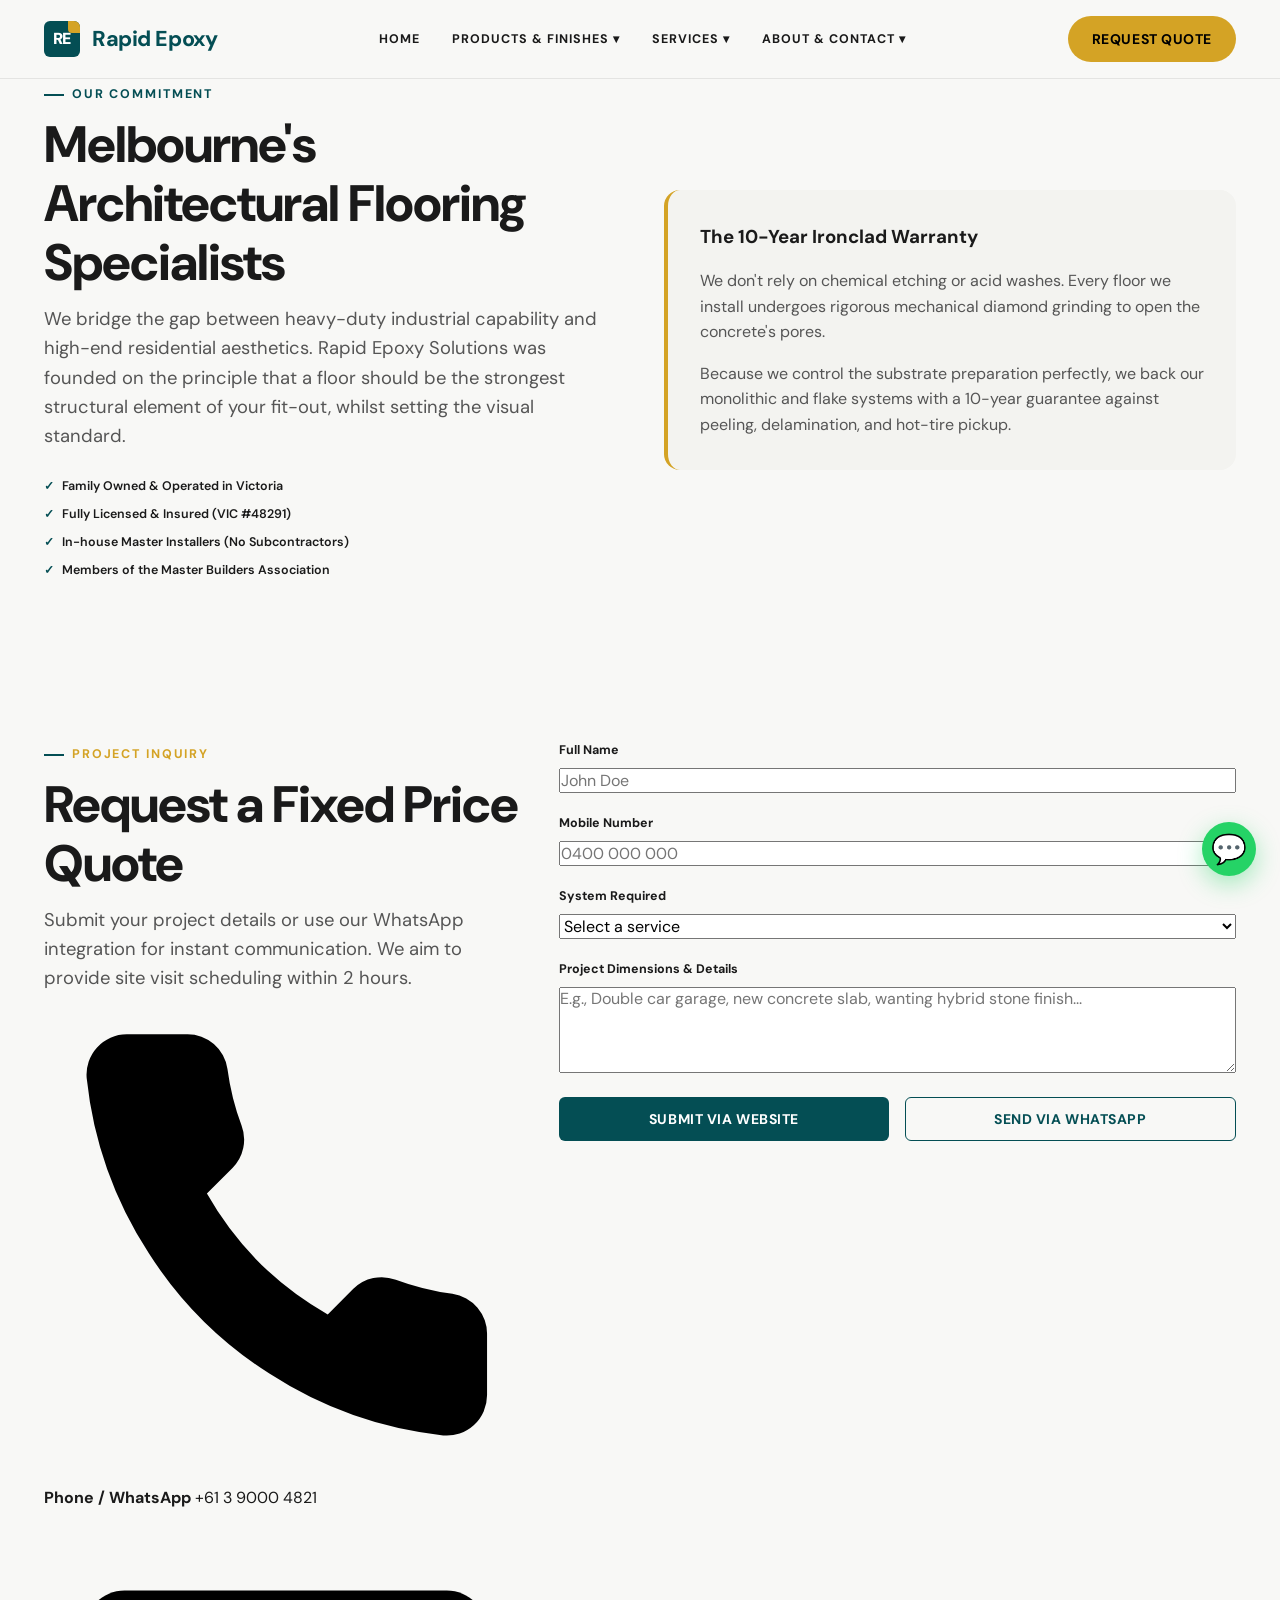
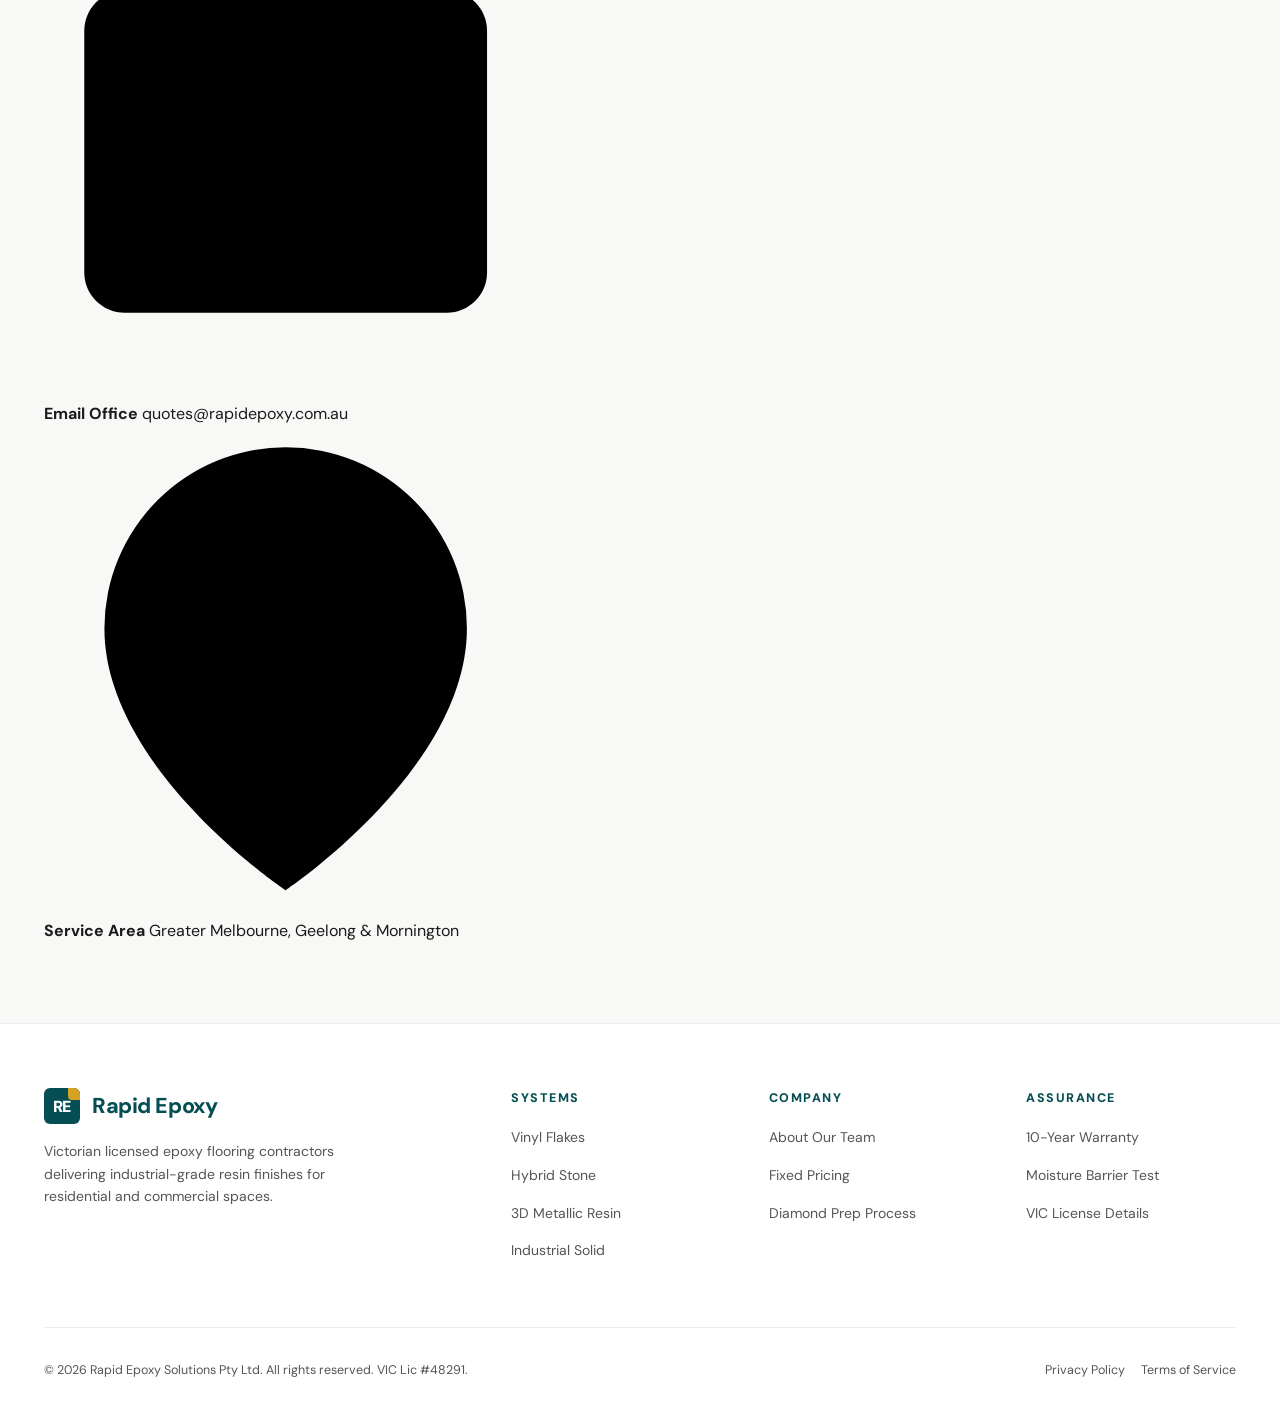
==== about.html @ a9400a06 "Split site into multiple pages and update content/pricing" ====
<!DOCTYPE html>
<html lang="en">
<head>
  <meta charset="UTF-8">
  <meta name="viewport" content="width=device-width, initial-scale=1.0">
  <title>Rapid Epoxy — About & Contact</title>
  <meta name="description" content="Contact Rapid Epoxy for a fixed quote. Discover our background, our 10-year warranty, and how to get in touch.">
  
  <!-- Google Fonts: DM Sans -->
  <link rel="preconnect" href="https://fonts.googleapis.com">
  <link rel="preconnect" href="https://fonts.gstatic.com" crossorigin>
  <link href="https://fonts.googleapis.com/css2?family=DM+Sans:ital,opsz,wght@0,9..40,100..1000;1,9..40,100..1000&display=swap" rel="stylesheet">
  
  <!-- CSS -->
  <link rel="stylesheet" href="css/tokens.css">
  <link rel="stylesheet" href="css/main.css">
</head>
<body>

  <!-- ═══════════════════════════════════════
       HEADER & NAVIGATION
  ═══════════════════════════════════════ -->
  <header class="site-header" id="header">
    <div class="container header-inner">
      <!-- Logo -->
      <a href="index.html" class="logo-brand" aria-label="Rapid Epoxy Home">
        <div class="logo-monogram">RE</div>
        <span>Rapid Epoxy</span>
      </a>

      <!-- Desktop Nav -->
      <nav aria-label="Primary Navigation">
        <ul class="nav-menu">
          <li><a href="index.html" class="nav-link">Home</a></li>
          <li><a href="products.html" class="nav-link">Products &amp; Finishes ▾</a></li>
          <li><a href="services.html" class="nav-link">Services ▾</a></li>
          <li><a href="about.html" class="nav-link">About &amp; Contact ▾</a></li>
        </ul>
      </nav>

      <!-- Header Action -->
      <a href="about.html#contact" class="btn btn-gold">Request Quote</a>

      <!-- Mobile Toggle -->
      <button class="mobile-toggle" id="mobileToggle" aria-label="Toggle mobile menu">☰</button>
    </div>
  </header>

  <!-- Mobile Menu Drawer Overlay -->
  <div class="mobile-menu-overlay" id="mobileMenu">
    <a href="index.html" class="mobile-nav-link">Home</a>
    <a href="products.html" class="mobile-nav-link">Products &amp; Finishes</a>
    <a href="services.html" class="mobile-nav-link">Our Services</a>
    <a href="about.html" class="mobile-nav-link">About Us &amp; Contact</a>
    <a href="about.html#contact" class="btn btn-gold" style="margin-top:var(--space-4);">Request Quote</a>
  </div>
  
  <main id="main-content">

    <!-- ═══════════════════════════════════════
         ABOUT SECTION
    ═══════════════════════════════════════ -->
    <section class="section-services" style="padding-top: var(--space-20);">
      <div class="container" style="display:grid; grid-template-columns: repeat(auto-fit, minmax(350px, 1fr)); gap: var(--space-12); align-items:center;">
        
        <div>
          <span class="eyebrow">OUR COMMITMENT</span>
          <h1 class="section-title">Melbourne's Architectural Flooring Specialists</h1>
          <p class="section-desc">
            We bridge the gap between heavy-duty industrial capability and high-end residential aesthetics. Rapid Epoxy Solutions was founded on the principle that a floor should be the strongest structural element of your fit-out, whilst setting the visual standard.
          </p>
          <ul class="service-checklist" style="margin-top:var(--space-6);">
            <li>Family Owned & Operated in Victoria</li>
            <li>Fully Licensed & Insured (VIC #48291)</li>
            <li>In-house Master Installers (No Subcontractors)</li>
            <li>Members of the Master Builders Association</li>
          </ul>
        </div>
        
        <div style="background:var(--color-surface-sub); padding:var(--space-8); border-radius:var(--radius-lg); border-left:4px solid var(--color-gold);">
          <h3 style="margin-bottom:var(--space-4);">The 10-Year Ironclad Warranty</h3>
          <p style="color:var(--color-muted); line-height:1.6; margin-bottom:var(--space-4);">
            We don't rely on chemical etching or acid washes. Every floor we install undergoes rigorous mechanical diamond grinding to open the concrete's pores. 
          </p>
          <p style="color:var(--color-muted); line-height:1.6;">
            Because we control the substrate preparation perfectly, we back our monolithic and flake systems with a 10-year guarantee against peeling, delamination, and hot-tire pickup.
          </p>
        </div>

      </div>
    </section>

    <!-- ═══════════════════════════════════════
         CONTACT FORM SECTION
    ═══════════════════════════════════════ -->
    <section class="section-contact" id="contact">
      <div class="container">
        <div class="contact-grid">
          
          <!-- Contact Info -->
          <div class="contact-info">
            <span class="eyebrow" style="color:var(--color-gold);">PROJECT INQUIRY</span>
            <h2 class="section-title">Request a Fixed Price Quote</h2>
            <p class="section-desc">
              Submit your project details or use our WhatsApp integration for instant communication. We aim to provide site visit scheduling within 2 hours.
            </p>
            
            <div class="contact-details-list">
              <!-- Item -->
              <div class="contact-detail-item">
                <svg viewBox="0 0 24 24"><path d="M22 16.92v3a2 2 0 0 1-2.18 2 19.79 19.79 0 0 1-8.63-3.07 19.5 19.5 0 0 1-6-6 19.79 19.79 0 0 1-3.07-8.67A2 2 0 0 1 4.11 2h3a2 2 0 0 1 2 1.72 12.84 12.84 0 0 0 .7 2.81 2 2 0 0 1-.45 2.11L8.09 9.91a16 16 0 0 0 6 6l1.27-1.27a2 2 0 0 1 2.11-.45 12.84 12.84 0 0 0 2.81.7A2 2 0 0 1 22 16.92z"/></svg>
                <div>
                  <strong>Phone / WhatsApp</strong>
                  <span>+61 3 9000 4821</span>
                </div>
              </div>
              
              <!-- Item -->
              <div class="contact-detail-item">
                <svg viewBox="0 0 24 24"><path d="M4 4h16c1.1 0 2 .9 2 2v12c0 1.1-.9 2-2 2H4c-1.1 0-2-.9-2-2V6c0-1.1.9-2 2-2z"/><polyline points="22,6 12,13 2,6"/></svg>
                <div>
                  <strong>Email Office</strong>
                  <span>quotes@rapidepoxy.com.au</span>
                </div>
              </div>
              
              <!-- Item -->
              <div class="contact-detail-item">
                <svg viewBox="0 0 24 24"><path d="M21 10c0 7-9 13-9 13s-9-6-9-13a9 9 0 0 1 18 0z"/><circle cx="12" cy="10" r="3"/></svg>
                <div>
                  <strong>Service Area</strong>
                  <span>Greater Melbourne, Geelong &amp; Mornington</span>
                </div>
              </div>
            </div>
          </div>

          <!-- Form Panel -->
          <div class="form-panel">
            <form id="quoteForm" onsubmit="handleFormSubmit(event)">
              
              <div class="form-group">
                <label class="form-label" for="fullName">Full Name</label>
                <input type="text" id="fullName" class="form-control" placeholder="John Doe" required>
              </div>

              <div class="form-group">
                <label class="form-label" for="phoneNumber">Mobile Number</label>
                <input type="tel" id="phoneNumber" class="form-control" placeholder="0400 000 000" required>
              </div>

              <div class="form-group">
                <label class="form-label" for="serviceType">System Required</label>
                <select id="serviceType" class="form-control" required>
                  <option value="" disabled selected>Select a service</option>
                  <option value="Garage Flakes System">Garage Flakes System (from $1650)</option>
                  <option value="Hybrid Stone Flakes">Hybrid Stone Flakes (from $1950)</option>
                  <option value="Metallic Resin">Metallic Resin Coating (from $90/m²)</option>
                  <option value="Plain Epoxy">Plain Epoxy Coating</option>
                  <option value="Concrete Grinding & Prep">Concrete Grinding &amp; Prep</option>
                  <option value="Commercial / Other">Commercial / Other</option>
                </select>
              </div>

              <div class="form-group">
                <label class="form-label" for="projectDetails">Project Dimensions &amp; Details</label>
                <textarea id="projectDetails" class="form-control" rows="4" placeholder="E.g., Double car garage, new concrete slab, wanting hybrid stone finish..." required></textarea>
              </div>

              <!-- Two Action Buttons -->
              <div style="display:flex; gap:var(--space-4); flex-wrap:wrap; margin-top:var(--space-6);">
                <button type="submit" class="btn btn-teal" style="flex:1;">Submit via Website</button>
                <button type="button" class="btn btn-outline-teal" style="flex:1;" onclick="sendViaWhatsApp()">Send via WhatsApp</button>
              </div>

            </form>
          </div>

        </div>
      </div>
    </section>

  </main>
  
  <!-- ═══════════════════════════════════════
       FOOTER
  ═══════════════════════════════════════ -->
  <footer class="site-footer">
    <div class="container">
      
      <div class="footer-grid">
        
        <!-- Brand Info -->
        <div>
          <a href="index.html" class="logo-brand">
            <div class="logo-monogram">RE</div>
            <span>Rapid Epoxy</span>
          </a>
          <p class="footer-brand-desc">
            Victorian licensed epoxy flooring contractors delivering industrial-grade resin finishes for residential and commercial spaces.
          </p>
        </div>

        <!-- Solutions Column -->
        <div>
          <h4 class="footer-col-title">Systems</h4>
          <ul class="footer-links">
            <li><a href="products.html">Vinyl Flakes</a></li>
            <li><a href="products.html">Hybrid Stone</a></li>
            <li><a href="products.html">3D Metallic Resin</a></li>
            <li><a href="products.html">Industrial Solid</a></li>
          </ul>
        </div>

        <!-- Company Column -->
        <div>
          <h4 class="footer-col-title">Company</h4>
          <ul class="footer-links">
            <li><a href="about.html">About Our Team</a></li>
            <li><a href="products.html#packages">Fixed Pricing</a></li>
            <li><a href="services.html#prep">Diamond Prep Process</a></li>
          </ul>
        </div>

        <!-- Support Column -->
        <div>
          <h4 class="footer-col-title">Assurance</h4>
          <ul class="footer-links">
            <li><a href="about.html#contact">10-Year Warranty</a></li>
            <li><a href="about.html#contact">Moisture Barrier Test</a></li>
            <li><a href="about.html#contact">VIC License Details</a></li>
          </ul>
        </div>

      </div>

      <!-- Bottom Bar -->
      <div class="footer-bottom">
        <span>© 2026 Rapid Epoxy Solutions Pty Ltd. All rights reserved. VIC Lic #48291.</span>
        <div style="display:flex; gap:var(--space-4);">
          <a href="#">Privacy Policy</a>
          <a href="#">Terms of Service</a>
        </div>
      </div>

    </div>
  </footer>

  <!-- ═══════════════════════════════════════
       FLOATING WHATSAPP BUTTON
  ═══════════════════════════════════════ -->
  <a href="https://wa.me/61390004821?text=Hi%20Rapid%20Epoxy%2C%20I'm%20interested%20in%20a%20quote%20for%20my%20floor." 
     target="_blank" 
     rel="noopener" 
     class="floating-whatsapp-btn" 
     aria-label="Chat on WhatsApp">
    💬
  </a>

  <!-- JS Script -->
  <script>
    // Header shadow on scroll
    const header = document.getElementById('header');
    if (header) {
      window.addEventListener('scroll', () => {
        if (window.scrollY > 20) {
          header.classList.add('scrolled');
        } else {
          header.classList.remove('scrolled');
        }
      });
    }

    // Mobile Menu Toggle Drawer
    const mobileToggle = document.getElementById('mobileToggle');
    const mobileMenu   = document.getElementById('mobileMenu');
    if (mobileToggle && mobileMenu) {
      mobileToggle.addEventListener('click', () => {
        mobileMenu.classList.toggle('is-active');
        mobileToggle.textContent = mobileMenu.classList.contains('is-active') ? '✕' : '☰';
      });

      // Close menu on link click
      document.querySelectorAll('.mobile-nav-link').forEach(link => {
        link.addEventListener('click', () => {
          mobileMenu.classList.remove('is-active');
          mobileToggle.textContent = '☰';
        });
      });
    }

    // Scroll Reveal Observer
    const revealEls = document.querySelectorAll('.reveal');
    if (revealEls.length) {
      const revealObserver = new IntersectionObserver((entries) => {
        entries.forEach(entry => {
          if (entry.isIntersecting) {
            entry.target.classList.add('is-visible');
            revealObserver.unobserve(entry.target);
          }
        });
      }, { threshold: 0.1, rootMargin: '0px 0px -40px 0px' });

      revealEls.forEach(el => revealObserver.observe(el));
    }

    // Category Tabs Switching (Vinyl Flakes vs Hybrid Stone)
    const tabFlakes = document.getElementById('tab-flakes');
    const tabStone  = document.getElementById('tab-stone');
    if (tabFlakes && tabStone) {
      tabFlakes.addEventListener('click', () => {
        tabFlakes.classList.add('active');
        tabStone.classList.remove('active');
      });
      tabStone.addEventListener('click', () => {
        tabStone.classList.add('active');
        tabFlakes.classList.remove('active');
      });
    }

    // Option items selection logic for Garage Packages
    document.querySelectorAll('.garage-options-list').forEach(list => {
      const priceDisplay = list.parentElement.querySelector('.package-price');
      const items = list.querySelectorAll('.option-item');
      
      items.forEach(item => {
        item.addEventListener('click', () => {
          items.forEach(i => i.classList.remove('selected'));
          item.classList.add('selected');
          if (priceDisplay && item.dataset.price) {
            priceDisplay.textContent = item.dataset.price;
          }
        });
      });
    });

    // Form Submit Handler
    function handleFormSubmit(e) {
      e.preventDefault();
      alert('Thank you for reaching out to Rapid Epoxy! We have received your inquiry and will contact you within 2 hours.');
    }

    // Send Form Details via WhatsApp Redirect
    function sendViaWhatsApp() {
      const name = document.getElementById('fullName') ? document.getElementById('fullName').value : '';
      const phone = document.getElementById('phoneNumber') ? document.getElementById('phoneNumber').value : '';
      const service = document.getElementById('serviceType') ? document.getElementById('serviceType').value : '';
      const details = document.getElementById('projectDetails') ? document.getElementById('projectDetails').value : '';

      const msg = `Hi Rapid Epoxy! My name is ${name || 'Customer'} (${phone || 'N/A'}). I am interested in ${service || 'a quote'}. Details: ${details || 'General inquiry'}`;
      const encodedMsg = encodeURIComponent(msg);
      window.open(`https://wa.me/61390004821?text=${encodedMsg}`, '_blank');
    }
  </script>
</body>
</html>
---- css/tokens.css ----
/* Design Tokens — Rapid Epoxy (Clean Architectural Minimal) */
:root {
  /* ─── Color Palette ─── */
  --color-base:       #F8F8F6;   /* warm light off-white background */
  --color-surface:    #FFFFFF;   /* pure white card background */
  --color-surface-sub:#F3F3F0;   /* subtle elevated surface */
  
  --color-teal:       #044E54;   /* dark teal primary brand */
  --color-teal-dark:  #023539;   /* deeper teal */
  --color-teal-light: #E6F2F3;   /* light teal accent background */
  
  --color-gold:       #D4A325;   /* mustard gold accent button */
  --color-gold-hover: #BF901C;   /* darker gold on hover */
  --color-gold-light: #FDF8EC;   /* pale gold background badge */
  
  --color-whatsapp:   #25D366;   /* vibrant whatsapp green */
  --color-whatsapp-dark:#1DA851;
  
  --color-ink:        #1A1A1A;   /* dark charcoal title text */
  --color-muted:      #555555;   /* muted body copy */
  --color-secondary:  #777777;   /* secondary text */
  --color-border:     rgba(0, 0, 0, 0.08); /* light subtle border */
  --color-border-dark:rgba(255, 255, 255, 0.12);

  /* ─── Typography ─── */
  --font-sans: 'DM Sans', -apple-system, BlinkMacSystemFont, 'Segoe UI', Roboto, Helvetica, Arial, sans-serif;

  /* Type scale */
  --text-xs:    clamp(0.7rem, 0.65vw + 0.5rem, 0.781rem);
  --text-sm:    clamp(0.813rem, 0.75vw + 0.6rem, 0.875rem);
  --text-base:  clamp(0.938rem, 0.9vw + 0.7rem, 1rem);
  --text-md:    clamp(1.05rem, 1vw + 0.75rem, 1.15rem);
  --text-lg:    clamp(1.2rem, 1.5vw + 0.8rem, 1.35rem);
  --text-xl:    clamp(1.4rem, 2vw + 1rem, 1.75rem);
  --text-2xl:   clamp(1.8rem, 3vw + 1rem, 2.3rem);
  --text-3xl:   clamp(2.2rem, 4vw + 1rem, 3.2rem);
  --text-hero:  clamp(2.5rem, 6vw + 1rem, 4.2rem);

  /* ─── Spacing ─── */
  --space-1:   0.25rem;
  --space-2:   0.5rem;
  --space-3:   0.75rem;
  --space-4:   1rem;
  --space-5:   1.25rem;
  --space-6:   1.5rem;
  --space-8:   2rem;
  --space-10:  2.5rem;
  --space-12:  3rem;
  --space-16:  4rem;
  --space-20:  5rem;
  --space-24:  6rem;
  --space-32:  8rem;

  /* ─── Borders & Radii ─── */
  --radius-sm:  6px;
  --radius-md:  12px;
  --radius-lg:  16px;
  --radius-xl:  24px;
  --radius-pill: 9999px;

  /* ─── Motion ─── */
  --ease-out:    cubic-bezier(0.16, 1, 0.3, 1);
  --dur-fast:   150ms;
  --dur-base:   300ms;
  --dur-slow:   500ms;

  /* ─── Shadows ─── */
  --shadow-card: 0 4px 20px rgba(0, 0, 0, 0.05), 0 1px 3px rgba(0, 0, 0, 0.03);
  --shadow-hover: 0 12px 32px rgba(0, 0, 0, 0.09), 0 2px 6px rgba(0, 0, 0, 0.04);
  --shadow-teal: 0 8px 24px rgba(4, 78, 84, 0.25);
  --shadow-gold: 0 8px 24px rgba(212, 163, 37, 0.3);

  /* ─── Z-Index ─── */
  --z-header:  100;
  --z-modal:   200;
  --z-float:   999;
}
---- css/main.css ----
/* ─── Main Styles — Rapid Epoxy ─── */

/* ═══════════════════════════════════════════
   BASE & RESET
═══════════════════════════════════════════ */
*, *::before, *::after {
  box-sizing: border-box;
  margin: 0;
  padding: 0;
}

html {
  scroll-behavior: smooth;
  font-size: 16px;
}

body {
  font-family: var(--font-sans);
  font-size: var(--text-base);
  color: var(--color-ink);
  background-color: var(--color-base);
  line-height: 1.6;
  overflow-x: hidden;
  -webkit-font-smoothing: antialiased;
}

a {
  color: inherit;
  text-decoration: none;
}

button, input, select, textarea {
  font-family: inherit;
  font-size: inherit;
}

button {
  cursor: pointer;
  border: none;
  background: none;
}

img {
  max-width: 100%;
  height: auto;
  display: block;
}

/* Container */
.container {
  max-width: 1240px;
  margin: 0 auto;
  padding: 0 var(--space-6);
}

/* Typography utilities */
.eyebrow {
  display: inline-block;
  font-size: var(--text-xs);
  font-weight: 700;
  letter-spacing: 0.15em;
  text-transform: uppercase;
  color: var(--color-teal);
  margin-bottom: var(--space-3);
  position: relative;
}

.eyebrow::before {
  content: '';
  display: inline-block;
  width: 20px;
  height: 2px;
  background: var(--color-teal);
  vertical-align: middle;
  margin-right: var(--space-2);
}

.section-title {
  font-size: var(--text-3xl);
  font-weight: 800;
  letter-spacing: -0.02em;
  color: var(--color-ink);
  line-height: 1.15;
}

.section-desc {
  font-size: var(--text-md);
  color: var(--color-muted);
  max-width: 58ch;
  margin-top: var(--space-3);
  font-weight: 400;
}

/* ═══════════════════════════════════════════
   BUTTONS
═══════════════════════════════════════════ */
.btn {
  display: inline-flex;
  align-items: center;
  justify-content: center;
  gap: var(--space-2);
  padding: 0.75rem 1.5rem;
  font-size: var(--text-sm);
  font-weight: 700;
  letter-spacing: 0.04em;
  text-transform: uppercase;
  border-radius: var(--radius-sm);
  transition: all var(--dur-base) var(--ease-out);
}

.btn-gold {
  background-color: var(--color-gold);
  color: #000000;
  border-radius: var(--radius-pill);
}

.btn-gold:hover {
  background-color: var(--color-gold-hover);
  transform: translateY(-2px);
  box-shadow: var(--shadow-gold);
}

.btn-teal {
  background-color: var(--color-teal);
  color: #FFFFFF;
}

.btn-teal:hover {
  background-color: var(--color-teal-dark);
  transform: translateY(-2px);
  box-shadow: var(--shadow-teal);
}

.btn-whatsapp {
  background-color: var(--color-whatsapp);
  color: #FFFFFF;
  border-radius: var(--radius-sm);
}

.btn-whatsapp:hover {
  background-color: var(--color-whatsapp-dark);
  transform: translateY(-2px);
  box-shadow: 0 6px 20px rgba(37, 211, 102, 0.3);
}

.btn-outline-teal {
  border: 1.5px solid var(--color-teal);
  color: var(--color-teal);
  background: transparent;
}

.btn-outline-teal:hover {
  background: var(--color-teal);
  color: #FFFFFF;
}


/* ═══════════════════════════════════════════
   HEADER & NAV
═══════════════════════════════════════════ */
.site-header {
  position: fixed;
  top: 0; left: 0; right: 0;
  z-index: var(--z-header);
  background: rgba(248, 248, 246, 0.92);
  backdrop-filter: blur(12px);
  border-bottom: 1px solid var(--color-border);
  padding: var(--space-4) 0;
  transition: all var(--dur-base) var(--ease-out);
}

.site-header.scrolled {
  box-shadow: 0 4px 20px rgba(0,0,0,0.05);
}

.header-inner {
  display: flex;
  align-items: center;
  justify-content: space-between;
}

/* Brand Logo */
.logo-brand {
  display: flex;
  align-items: center;
  gap: var(--space-3);
  font-weight: 800;
  font-size: 1.35rem;
  color: var(--color-teal);
  letter-spacing: -0.02em;
}

.logo-monogram {
  width: 36px; height: 36px;
  background: var(--color-teal);
  color: #FFFFFF;
  border-radius: var(--radius-sm);
  display: flex;
  align-items: center;
  justify-content: center;
  font-weight: 900;
  font-size: 1rem;
  letter-spacing: -0.05em;
  position: relative;
  overflow: hidden;
}

.logo-monogram::after {
  content: '';
  position: absolute;
  top: 0; right: 0;
  width: 12px; height: 12px;
  background: var(--color-gold);
  border-bottom-left-radius: 4px;
}

/* Nav links */
.nav-menu {
  display: flex;
  align-items: center;
  gap: var(--space-8);
  list-style: none;
}

.nav-link {
  font-size: var(--text-xs);
  font-weight: 700;
  text-transform: uppercase;
  letter-spacing: 0.08em;
  color: var(--color-ink);
  display: flex;
  align-items: center;
  gap: 4px;
  transition: color var(--dur-fast);
}

.nav-link:hover {
  color: var(--color-teal);
}

.nav-dropdown-icon {
  font-size: 0.65rem;
  opacity: 0.6;
}

.mobile-toggle {
  display: none;
  font-size: 1.5rem;
  color: var(--color-teal);
}


/* ═══════════════════════════════════════════
   HERO SECTION
═══════════════════════════════════════════ */
.hero-section {
  position: relative;
  padding-top: 100px;
  background-color: var(--color-base);
  overflow: hidden;
}

.hero-media-wrap {
  position: relative;
  width: 100%;
  min-height: 580px;
  border-radius: var(--radius-lg);
  overflow: hidden;
  box-shadow: var(--shadow-card);
}

.hero-img {
  position: absolute;
  inset: 0;
  width: 100%;
  height: 100%;
  object-fit: cover;
}

.hero-overlay-content {
  position: relative;
  z-index: 2;
  min-height: 580px;
  background: linear-gradient(90deg, rgba(248, 248, 246, 0.95) 0%, rgba(248, 248, 246, 0.88) 45%, rgba(248, 248, 246, 0.15) 100%);
  display: flex;
  flex-direction: column;
  justify-content: center;
  padding: var(--space-12);
  max-width: 680px;
}

.hero-headline {
  font-size: var(--text-hero);
  font-weight: 900;
  line-height: 1.05;
  letter-spacing: -0.03em;
  color: var(--color-ink);
  margin-bottom: var(--space-4);
}

.hero-sub {
  font-size: var(--text-md);
  color: var(--color-muted);
  line-height: 1.6;
  margin-bottom: var(--space-8);
  max-width: 46ch;
}

/* 3 Cards under Hero (Cleanly positioned below hero banner) */
.hero-cards-grid {
  display: grid;
  grid-template-columns: repeat(3, 1fr);
  gap: var(--space-6);
  margin-top: var(--space-8);
  position: relative;
  z-index: 10;
}

.hero-card {
  background: var(--color-surface);
  border-radius: var(--radius-md);
  padding: var(--space-8);
  box-shadow: var(--shadow-card);
  transition: transform var(--dur-base) var(--ease-out), box-shadow var(--dur-base) var(--ease-out);
  display: flex;
  flex-direction: column;
  justify-content: space-between;
}

.hero-card:hover {
  transform: translateY(-6px);
  box-shadow: var(--shadow-hover);
}

.hero-card.card-featured {
  background-color: var(--color-teal);
  color: #FFFFFF;
}

.hero-card-icon {
  width: 46px; height: 46px;
  border-radius: var(--radius-sm);
  background: var(--color-teal-light);
  color: var(--color-teal);
  display: flex;
  align-items: center;
  justify-content: center;
  margin-bottom: var(--space-6);
}

.hero-card-icon svg {
  width: 22px; height: 22px;
  stroke: currentColor;
  fill: none;
  stroke-width: 2;
  stroke-linecap: round;
  stroke-linejoin: round;
}

.hero-card.card-featured .hero-card-icon {
  background: rgba(255, 255, 255, 0.15);
  color: #FFFFFF;
}

.hero-card-title {
  font-size: var(--text-lg);
  font-weight: 700;
  margin-bottom: var(--space-2);
}

/* Authentic Trust Bar */
.trust-bar {
  display: flex;
  align-items: center;
  justify-content: center;
  gap: var(--space-8);
  flex-wrap: wrap;
  padding: var(--space-6) var(--space-8);
  background: var(--color-surface);
  border: 1px solid var(--color-border);
  border-radius: var(--radius-md);
  margin-top: var(--space-8);
  margin-bottom: var(--space-12);
}

.trust-item {
  display: flex;
  align-items: center;
  gap: var(--space-3);
  font-size: var(--text-xs);
  font-weight: 700;
  color: var(--color-ink);
  letter-spacing: 0.02em;
}

.trust-item svg {
  width: 18px; height: 18px;
  stroke: var(--color-teal);
  fill: none;
  stroke-width: 2;
}

.hero-card-desc {
  font-size: var(--text-sm);
  color: var(--color-muted);
  line-height: 1.55;
  margin-bottom: var(--space-6);
}

.hero-card.card-featured .hero-card-desc {
  color: rgba(255, 255, 255, 0.8);
}

.hero-card-link {
  font-size: var(--text-xs);
  font-weight: 800;
  letter-spacing: 0.08em;
  text-transform: uppercase;
  color: var(--color-teal);
  display: inline-flex;
  align-items: center;
  gap: var(--space-2);
}

.hero-card.card-featured .hero-card-link {
  color: #FFFFFF;
}

/* Floating Logo Badge under cards */
.floating-badge-wrap {
  display: flex;
  justify-content: center;
  margin-top: var(--space-12);
  margin-bottom: var(--space-16);
}

.floating-badge {
  background: var(--color-surface);
  border: 1px solid var(--color-border);
  padding: var(--space-4) var(--space-8);
  border-radius: var(--radius-md);
  box-shadow: var(--shadow-card);
  display: flex;
  align-items: center;
  gap: var(--space-4);
}

.badge-logo {
  width: 48px; height: 48px;
  background: var(--color-teal);
  border-radius: var(--radius-sm);
  display: flex;
  align-items: center;
  justify-content: center;
  color: #FFFFFF;
  font-weight: 900;
  font-size: 1.3rem;
}


/* ═══════════════════════════════════════════
   POPULAR GARAGE PACKAGES
═══════════════════════════════════════════ */
.section-packages {
  padding: var(--space-20) 0;
  background-color: var(--color-base);
}

.packages-header {
  display: flex;
  align-items: flex-end;
  justify-content: space-between;
  margin-bottom: var(--space-12);
}

.packages-tabs {
  display: flex;
  gap: var(--space-2);
  background: rgba(0, 0, 0, 0.04);
  padding: 4px;
  border-radius: var(--radius-sm);
}

.tab-btn {
  padding: 0.6rem 1.25rem;
  font-size: var(--text-xs);
  font-weight: 800;
  letter-spacing: 0.06em;
  text-transform: uppercase;
  border-radius: var(--radius-sm);
  color: var(--color-muted);
  transition: all var(--dur-fast);
}

.tab-btn.active {
  background: var(--color-teal);
  color: #FFFFFF;
  box-shadow: 0 2px 8px rgba(4, 78, 84, 0.2);
}

.packages-grid {
  display: grid;
  grid-template-columns: repeat(2, 1fr);
  gap: var(--space-8);
}

.package-card {
  background: var(--color-surface);
  border-radius: var(--radius-lg);
  padding: var(--space-10);
  box-shadow: var(--shadow-card);
  position: relative;
  display: flex;
  flex-direction: column;
  border: 1px solid var(--color-border);
  transition: transform var(--dur-base), box-shadow var(--dur-base);
}

.package-card:hover {
  transform: translateY(-4px);
  box-shadow: var(--shadow-hover);
}

.package-badge {
  position: absolute;
  top: var(--space-6);
  right: var(--space-6);
  background: var(--color-gold-light);
  color: var(--color-gold-hover);
  font-size: 0.68rem;
  font-weight: 800;
  letter-spacing: 0.1em;
  text-transform: uppercase;
  padding: 4px 10px;
  border-radius: var(--radius-pill);
  border: 1px solid rgba(212, 163, 37, 0.3);
}

.package-system-type {
  font-size: var(--text-xs);
  font-weight: 800;
  letter-spacing: 0.12em;
  text-transform: uppercase;
  color: var(--color-muted);
  margin-bottom: var(--space-1);
}

.package-title {
  font-size: var(--text-2xl);
  font-weight: 800;
  color: var(--color-ink);
  margin-bottom: var(--space-2);
}

.package-desc {
  font-size: var(--text-sm);
  color: var(--color-muted);
  margin-bottom: var(--space-6);
}

.package-price-wrap {
  display: flex;
  align-items: baseline;
  gap: var(--space-2);
  margin-bottom: var(--space-6);
}

.package-price-label {
  font-size: var(--text-sm);
  color: var(--color-muted);
}

.package-price {
  font-size: var(--text-3xl);
  font-weight: 900;
  color: var(--color-ink);
  letter-spacing: -0.02em;
}

/* Garage Options List */
.garage-options-list {
  display: flex;
  flex-direction: column;
  gap: var(--space-3);
  margin-bottom: var(--space-8);
}

.option-item {
  display: flex;
  align-items: center;
  justify-content: space-between;
  padding: var(--space-4) var(--space-5);
  background: var(--color-surface-sub);
  border-radius: var(--radius-sm);
  font-size: var(--text-sm);
  font-weight: 600;
  color: var(--color-ink);
  cursor: pointer;
  border: 1.5px solid transparent;
  transition: all var(--dur-fast);
}

.option-item:hover, .option-item.selected {
  border-color: var(--color-teal);
  background: #FFFFFF;
}

.option-check {
  color: var(--color-teal);
  font-size: 1rem;
}

.package-cta {
  width: 100%;
  margin-top: auto;
}


/* ═══════════════════════════════════════════
   OUR SERVICES GRID
═══════════════════════════════════════════ */
.section-services {
  padding: var(--space-20) 0;
  background-color: var(--color-base);
}

.services-top-bar {
  display: flex;
  align-items: flex-end;
  justify-content: space-between;
  margin-bottom: var(--space-12);
}

.services-grid {
  display: grid;
  grid-template-columns: repeat(3, 1fr);
  gap: var(--space-6);
}

.service-card {
  background: var(--color-surface);
  border-radius: var(--radius-md);
  padding: var(--space-8);
  box-shadow: var(--shadow-card);
  position: relative;
  display: flex;
  flex-direction: column;
  border: 1px solid var(--color-border);
  transition: transform var(--dur-base), box-shadow var(--dur-base);
}

.service-card:hover {
  transform: translateY(-6px);
  box-shadow: var(--shadow-hover);
}

.service-badge {
  position: absolute;
  top: var(--space-5);
  right: var(--space-5);
  background: var(--color-gold-light);
  color: var(--color-gold-hover);
  font-size: 0.65rem;
  font-weight: 800;
  padding: 3px 8px;
  border-radius: var(--radius-pill);
  border: 1px solid rgba(212, 163, 37, 0.3);
}

.service-icon-box {
  width: 44px; height: 44px;
  border-radius: var(--radius-sm);
  background: var(--color-teal-light);
  color: var(--color-teal);
  display: flex;
  align-items: center;
  justify-content: center;
  margin-bottom: var(--space-5);
}

.service-icon-box svg {
  width: 22px; height: 22px;
  stroke: currentColor;
  fill: none;
  stroke-width: 2;
  stroke-linecap: round;
  stroke-linejoin: round;
}

.service-card-title {
  font-size: var(--text-lg);
  font-weight: 800;
  color: var(--color-ink);
  margin-bottom: var(--space-2);
}

.service-card-desc {
  font-size: var(--text-sm);
  color: var(--color-muted);
  line-height: 1.55;
  margin-bottom: var(--space-6);
}

.service-thumb-wrap {
  width: 100%;
  height: 160px;
  border-radius: var(--radius-sm);
  overflow: hidden;
  margin-top: auto;
}

.service-thumb {
  width: 100%;
  height: 100%;
  object-fit: cover;
  transition: transform var(--dur-slow) var(--ease-out);
}

.service-card:hover .service-thumb {
  transform: scale(1.06);
}

/* Service checklist for commercial card */
.service-checklist {
  list-style: none;
  display: flex;
  flex-direction: column;
  gap: var(--space-2);
  margin-top: auto;
}

.service-checklist li {
  font-size: var(--text-xs);
  font-weight: 600;
  color: var(--color-ink);
  display: flex;
  align-items: center;
  gap: var(--space-2);
}

.service-checklist li::before {
  content: '✓';
  color: var(--color-teal);
  font-weight: 900;
}


/* ═══════════════════════════════════════════
   DARK TEAL PREP FEATURE CONTAINER
═══════════════════════════════════════════ */
.section-prep {
  padding: var(--space-12) 0 var(--space-20);
}

.prep-container {
  background: var(--color-teal-dark);
  color: #FFFFFF;
  border-radius: var(--radius-xl);
  padding: var(--space-16);
  display: grid;
  grid-template-columns: 1fr 1fr;
  gap: var(--space-12);
  align-items: center;
  box-shadow: 0 16px 40px rgba(2, 53, 57, 0.4);
}

.prep-eyebrow {
  color: var(--color-gold);
}

.prep-title {
  font-size: var(--text-2xl);
  font-weight: 800;
  color: #FFFFFF;
  line-height: 1.15;
  margin-bottom: var(--space-4);
}

.prep-desc {
  font-size: var(--text-base);
  color: rgba(255, 255, 255, 0.75);
  margin-bottom: var(--space-8);
  line-height: 1.6;
}

.prep-list {
  display: flex;
  flex-direction: column;
  gap: var(--space-4);
}

.prep-item {
  display: flex;
  align-items: flex-start;
  gap: var(--space-4);
  background: rgba(255, 255, 255, 0.06);
  padding: var(--space-4) var(--space-5);
  border-radius: var(--radius-md);
  border: 1px solid rgba(255, 255, 255, 0.08);
}

.prep-item-num {
  width: 32px; height: 32px;
  border-radius: var(--radius-sm);
  background: rgba(212, 163, 37, 0.2);
  color: var(--color-gold);
  font-size: var(--text-xs);
  font-weight: 800;
  display: flex;
  align-items: center;
  justify-content: center;
  flex-shrink: 0;
}

.prep-item-title {
  font-size: var(--text-md);
  font-weight: 700;
  color: #FFFFFF;
  margin-bottom: 2px;
}

.prep-item-desc {
  font-size: var(--text-xs);
  color: rgba(255, 255, 255, 0.65);
}

.prep-media-wrap {
  width: 100%;
  height: 420px;
  border-radius: var(--radius-lg);
  overflow: hidden;
  box-shadow: 0 12px 32px rgba(0,0,0,0.3);
}

.prep-media-img {
  width: 100%;
  height: 100%;
  object-fit: cover;
}


/* ═══════════════════════════════════════════
   FOUNDER STORY / ABOUT OWNER
═══════════════════════════════════════════ */
.section-owner {
  padding: var(--space-20) 0;
  background-color: var(--color-base);
}

.owner-grid {
  display: grid;
  grid-template-columns: 1fr 1fr;
  gap: var(--space-16);
  align-items: center;
}

.owner-image-col {
  position: relative;
}

.owner-img-wrap {
  width: 100%;
  max-width: 440px;
  height: 520px;
  border-radius: var(--radius-lg);
  overflow: hidden;
  box-shadow: var(--shadow-card);
  margin: 0 auto;
}

.owner-img {
  width: 100%;
  height: 100%;
  object-fit: cover;
}

.experience-badge {
  position: absolute;
  bottom: var(--space-8);
  right: 0;
  background: var(--color-surface);
  border: 1px solid var(--color-border);
  padding: var(--space-4) var(--space-6);
  border-radius: var(--radius-md);
  box-shadow: var(--shadow-hover);
  display: flex;
  align-items: center;
  gap: var(--space-4);
}

.exp-icon {
  width: 36px; height: 36px;
  background: var(--color-teal-light);
  color: var(--color-teal);
  border-radius: var(--radius-sm);
  display: flex;
  align-items: center;
  justify-content: center;
  font-size: 1.1rem;
}

.exp-text {
  display: flex;
  flex-direction: column;
  line-height: 1.1;
}

.exp-years {
  font-size: var(--text-md);
  font-weight: 800;
  color: var(--color-ink);
}

.exp-label {
  font-size: 0.65rem;
  font-weight: 700;
  letter-spacing: 0.1em;
  text-transform: uppercase;
  color: var(--color-muted);
}

.owner-content-col {
  display: flex;
  flex-direction: column;
}

.owner-title {
  font-size: var(--text-3xl);
  font-weight: 800;
  color: var(--color-ink);
  margin-bottom: var(--space-6);
  letter-spacing: -0.02em;
}

.owner-story-text {
  font-size: var(--text-base);
  color: var(--color-muted);
  line-height: 1.7;
  margin-bottom: var(--space-8);
}

.quote-box {
  background: var(--color-surface-sub);
  border-left: 4px solid var(--color-gold);
  padding: var(--space-5) var(--space-6);
  border-radius: 0 var(--radius-md) var(--radius-md) 0;
  font-style: italic;
  font-weight: 600;
  color: var(--color-ink);
  font-size: var(--text-md);
}


/* ═══════════════════════════════════════════
   CONTACT & INQUIRY FORM
═══════════════════════════════════════════ */
.section-contact {
  padding: var(--space-20) 0;
  background-color: var(--color-base);
}

.contact-header {
  text-align: center;
  max-width: 600px;
  margin: 0 auto var(--space-12);
}

.contact-grid {
  display: grid;
  grid-template-columns: 1fr 1.4fr;
  gap: var(--space-8);
  align-items: start;
}

/* Direct Contact Card */
.direct-contact-card {
  background: var(--color-surface);
  border-radius: var(--radius-lg);
  padding: var(--space-8);
  box-shadow: var(--shadow-card);
  border: 1px solid var(--color-border);
}

.contact-card-title {
  font-size: var(--text-lg);
  font-weight: 800;
  color: var(--color-ink);
  margin-bottom: var(--space-6);
}

.contact-item-list {
  display: flex;
  flex-direction: column;
  gap: var(--space-6);
}

.contact-item {
  display: flex;
  align-items: flex-start;
  gap: var(--space-4);
}

.contact-item-icon {
  width: 40px; height: 40px;
  border-radius: var(--radius-sm);
  background: var(--color-teal-light);
  color: var(--color-teal);
  display: flex;
  align-items: center;
  justify-content: center;
  font-size: 1.1rem;
  flex-shrink: 0;
}

.contact-item-label {
  font-size: 0.68rem;
  font-weight: 800;
  letter-spacing: 0.1em;
  text-transform: uppercase;
  color: var(--color-muted);
  margin-bottom: 2px;
}

.contact-item-val {
  font-size: var(--text-sm);
  font-weight: 700;
  color: var(--color-ink);
}

/* Send Inquiry Form Card */
.inquiry-form-card {
  background: var(--color-surface);
  border-radius: var(--radius-lg);
  padding: var(--space-10);
  box-shadow: var(--shadow-card);
  border: 1px solid var(--color-border);
}

.form-grid-row {
  display: grid;
  grid-template-columns: 1fr 1fr;
  gap: var(--space-4);
}

.form-group {
  display: flex;
  flex-direction: column;
  gap: var(--space-2);
  margin-bottom: var(--space-5);
}

.form-label {
  font-size: var(--text-xs);
  font-weight: 700;
  color: var(--color-ink);
}

.form-input, .form-select, .form-textarea {
  width: 100%;
  padding: 0.75rem 1rem;
  border: 1.5px solid var(--color-border);
  border-radius: var(--radius-sm);
  background: var(--color-base);
  color: var(--color-ink);
  outline: none;
  transition: border-color var(--dur-fast);
}

.form-input:focus, .form-select:focus, .form-textarea:focus {
  border-color: var(--color-teal);
  background: #FFFFFF;
}

.form-textarea {
  min-height: 100px;
  resize: vertical;
}

.form-actions-row {
  display: flex;
  align-items: center;
  gap: var(--space-4);
  margin-top: var(--space-4);
}


/* ═══════════════════════════════════════════
   FOOTER
═══════════════════════════════════════════ */
.site-footer {
  background-color: var(--color-surface);
  border-top: 1px solid var(--color-border);
  padding: var(--space-16) 0 var(--space-8);
}

.footer-grid {
  display: grid;
  grid-template-columns: 2fr 1fr 1fr 1fr;
  gap: var(--space-12);
  margin-bottom: var(--space-16);
}

.footer-brand-desc {
  font-size: var(--text-sm);
  color: var(--color-muted);
  margin-top: var(--space-4);
  max-width: 32ch;
}

.footer-col-title {
  font-size: var(--text-xs);
  font-weight: 800;
  letter-spacing: 0.12em;
  text-transform: uppercase;
  color: var(--color-teal);
  margin-bottom: var(--space-4);
}

.footer-links {
  list-style: none;
  display: flex;
  flex-direction: column;
  gap: var(--space-3);
}

.footer-links a {
  font-size: var(--text-sm);
  color: var(--color-muted);
  transition: color var(--dur-fast);
}

.footer-links a:hover {
  color: var(--color-teal);
}

.footer-bottom {
  border-top: 1px solid var(--color-border);
  padding-top: var(--space-8);
  display: flex;
  align-items: center;
  justify-content: space-between;
  font-size: var(--text-xs);
  color: var(--color-muted);
}


/* ═══════════════════════════════════════════
   FLOATING WHATSAPP BUTTON
═══════════════════════════════════════════ */
.floating-whatsapp-btn {
  position: fixed;
  bottom: var(--space-6);
  right: var(--space-6);
  z-index: var(--z-float);
  width: 54px; height: 54px;
  border-radius: 50%;
  background: var(--color-whatsapp);
  color: #FFFFFF;
  display: flex;
  align-items: center;
  justify-content: center;
  font-size: 1.8rem;
  box-shadow: 0 8px 24px rgba(37, 211, 102, 0.4);
  transition: transform var(--dur-fast), background var(--dur-fast);
}

.floating-whatsapp-btn:hover {
  transform: scale(1.1);
  background: var(--color-whatsapp-dark);
}


/* ─── Scroll Reveal Animations ─── */
.reveal {
  opacity: 0;
  transform: translateY(28px);
  filter: blur(3px);
  transition: opacity 700ms var(--ease-out),
              transform 700ms var(--ease-out),
              filter 700ms var(--ease-out);
}

.reveal.is-visible {
  opacity: 1;
  transform: translateY(0);
  filter: blur(0);
}

.reveal[data-delay="1"] { transition-delay: 90ms; }
.reveal[data-delay="2"] { transition-delay: 180ms; }
.reveal[data-delay="3"] { transition-delay: 270ms; }
.reveal[data-delay="4"] { transition-delay: 360ms; }

/* Mobile Navigation Overlay Drawer */
.mobile-menu-overlay {
  display: none;
  position: fixed;
  top: 70px; left: 0; right: 0;
  background: rgba(255, 255, 255, 0.98);
  backdrop-filter: blur(16px);
  border-bottom: 1px solid var(--color-border);
  padding: var(--space-8) var(--space-6);
  box-shadow: 0 16px 40px rgba(0, 0, 0, 0.12);
  z-index: var(--z-header);
  flex-direction: column;
  gap: var(--space-6);
  transform: translateY(-20px);
  opacity: 0;
  transition: transform var(--dur-base) var(--ease-out), opacity var(--dur-base) var(--ease-out);
}

.mobile-menu-overlay.is-active {
  display: flex;
  transform: translateY(0);
  opacity: 1;
}

.mobile-nav-link {
  font-size: var(--text-md);
  font-weight: 800;
  letter-spacing: 0.05em;
  text-transform: uppercase;
  color: var(--color-teal);
  padding: var(--space-2) 0;
  border-bottom: 1px solid var(--color-border);
}


/* ═══════════════════════════════════════════
   RESPONSIVE MEDIA QUERIES
═══════════════════════════════════════════ */
@media (max-width: 1024px) {
  .hero-cards-grid { grid-template-columns: 1fr; margin-top: var(--space-6); }
  .packages-grid { grid-template-columns: 1fr; }
  .services-grid { grid-template-columns: repeat(2, 1fr); }
  .prep-container { grid-template-columns: 1fr; padding: var(--space-10); }
  .owner-grid { grid-template-columns: 1fr; gap: var(--space-10); }
  .owner-img-wrap { height: 400px; }
  .contact-grid { grid-template-columns: 1fr; }
  .footer-grid { grid-template-columns: 1fr 1fr; }
}

@media (max-width: 768px) {
  .nav-menu, .site-header .btn-gold { display: none; }
  .mobile-toggle { display: block; padding: 8px; font-size: 1.6rem; cursor: pointer; }
  
  .hero-media-wrap { height: auto; min-height: 280px; }
  .hero-overlay-content {
    position: relative;
    inset: auto;
    min-height: auto;
    background: var(--color-surface);
    padding: var(--space-8) var(--space-6);
    max-width: 100%;
    border-radius: 0 0 var(--radius-lg) var(--radius-lg);
  }
  .hero-headline { font-size: var(--text-2xl); }
  .hero-sub { font-size: var(--text-base); }
  
  .packages-header { flex-direction: column; align-items: flex-start; gap: var(--space-4); }
  .packages-tabs { width: 100%; }
  .tab-btn { flex: 1; text-align: center; }

  .services-top-bar { flex-direction: column; align-items: flex-start; gap: var(--space-4); }
  .services-grid { grid-template-columns: 1fr; }
  
  .prep-container { padding: var(--space-6); border-radius: var(--radius-lg); }
  .prep-media-wrap { height: 260px; }

  .experience-badge { right: var(--space-4); bottom: var(--space-4); }

  .form-grid-row { grid-template-columns: 1fr; }
  .form-actions-row { flex-direction: column; width: 100%; }
  .form-actions-row .btn { width: 100%; justify-content: center; }
  
  .footer-grid { grid-template-columns: 1fr; gap: var(--space-8); }
  .footer-bottom { flex-direction: column; gap: var(--space-4); text-align: center; }
}
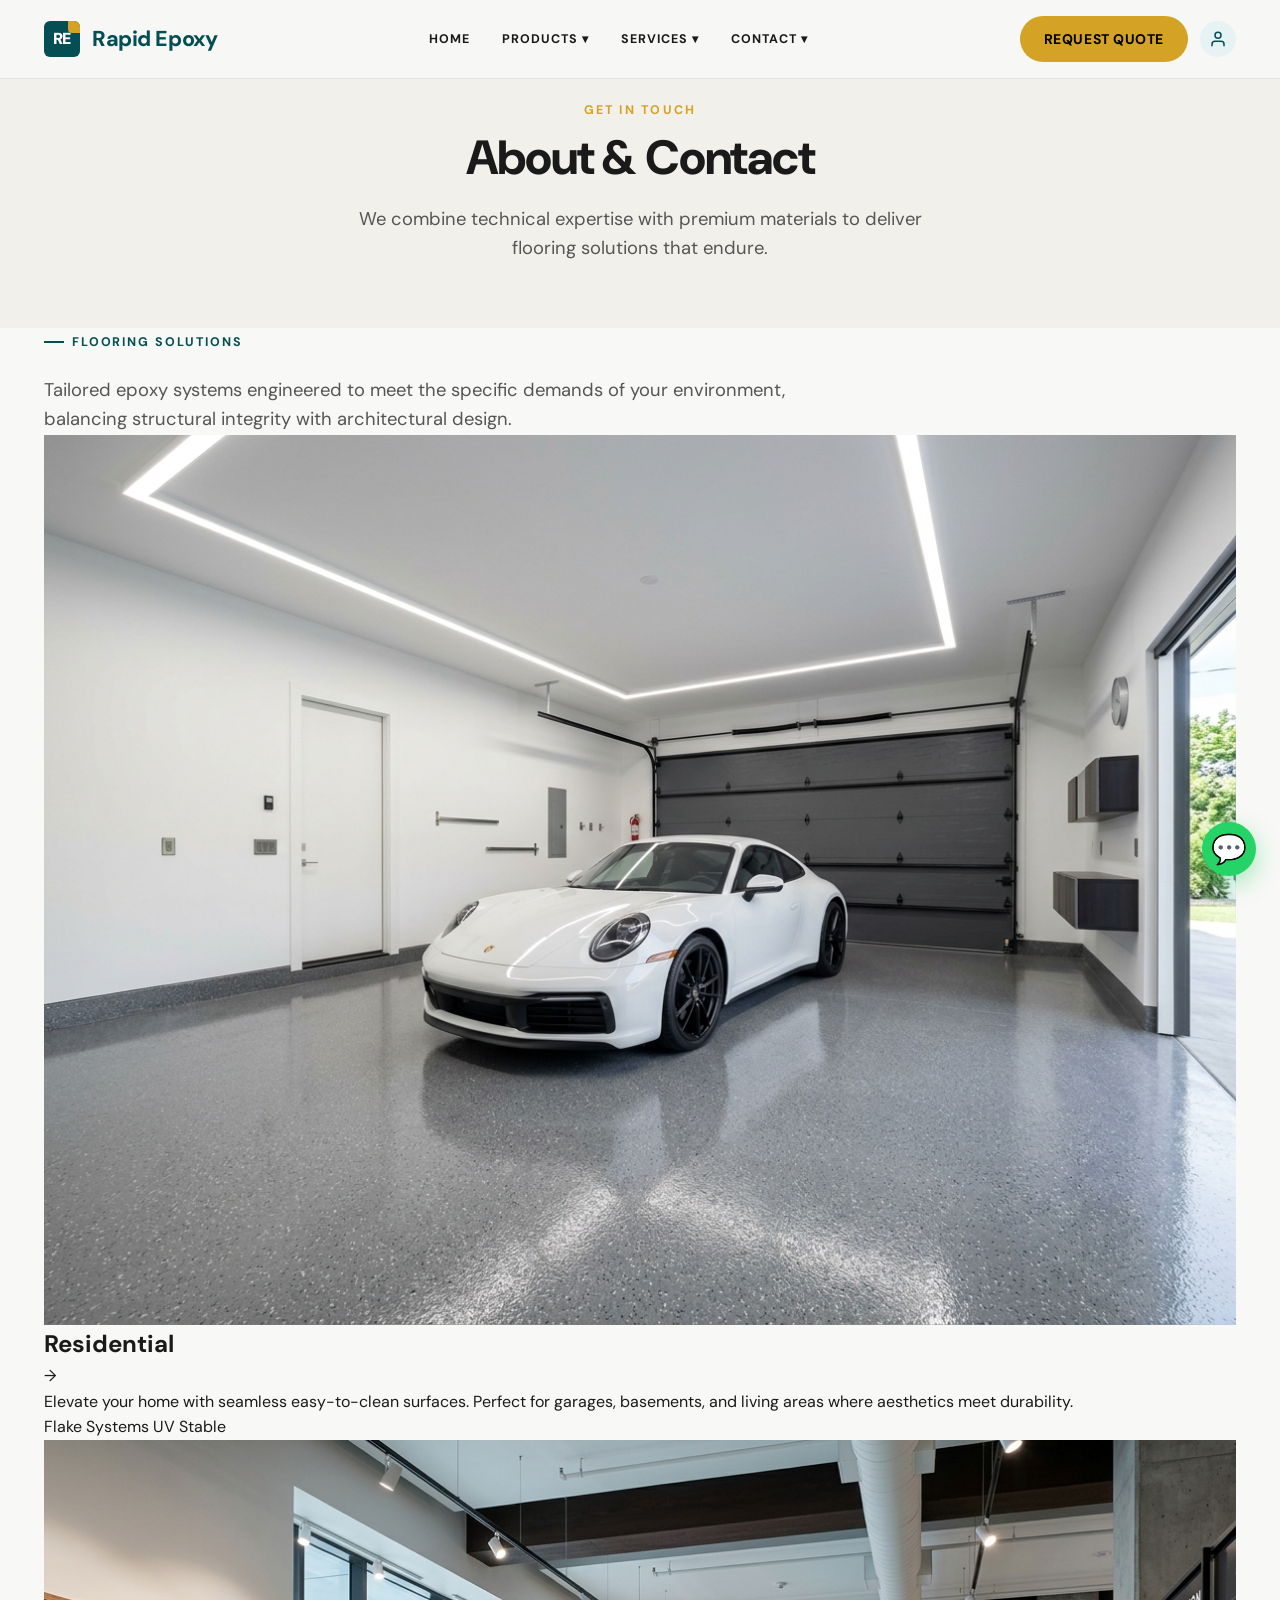
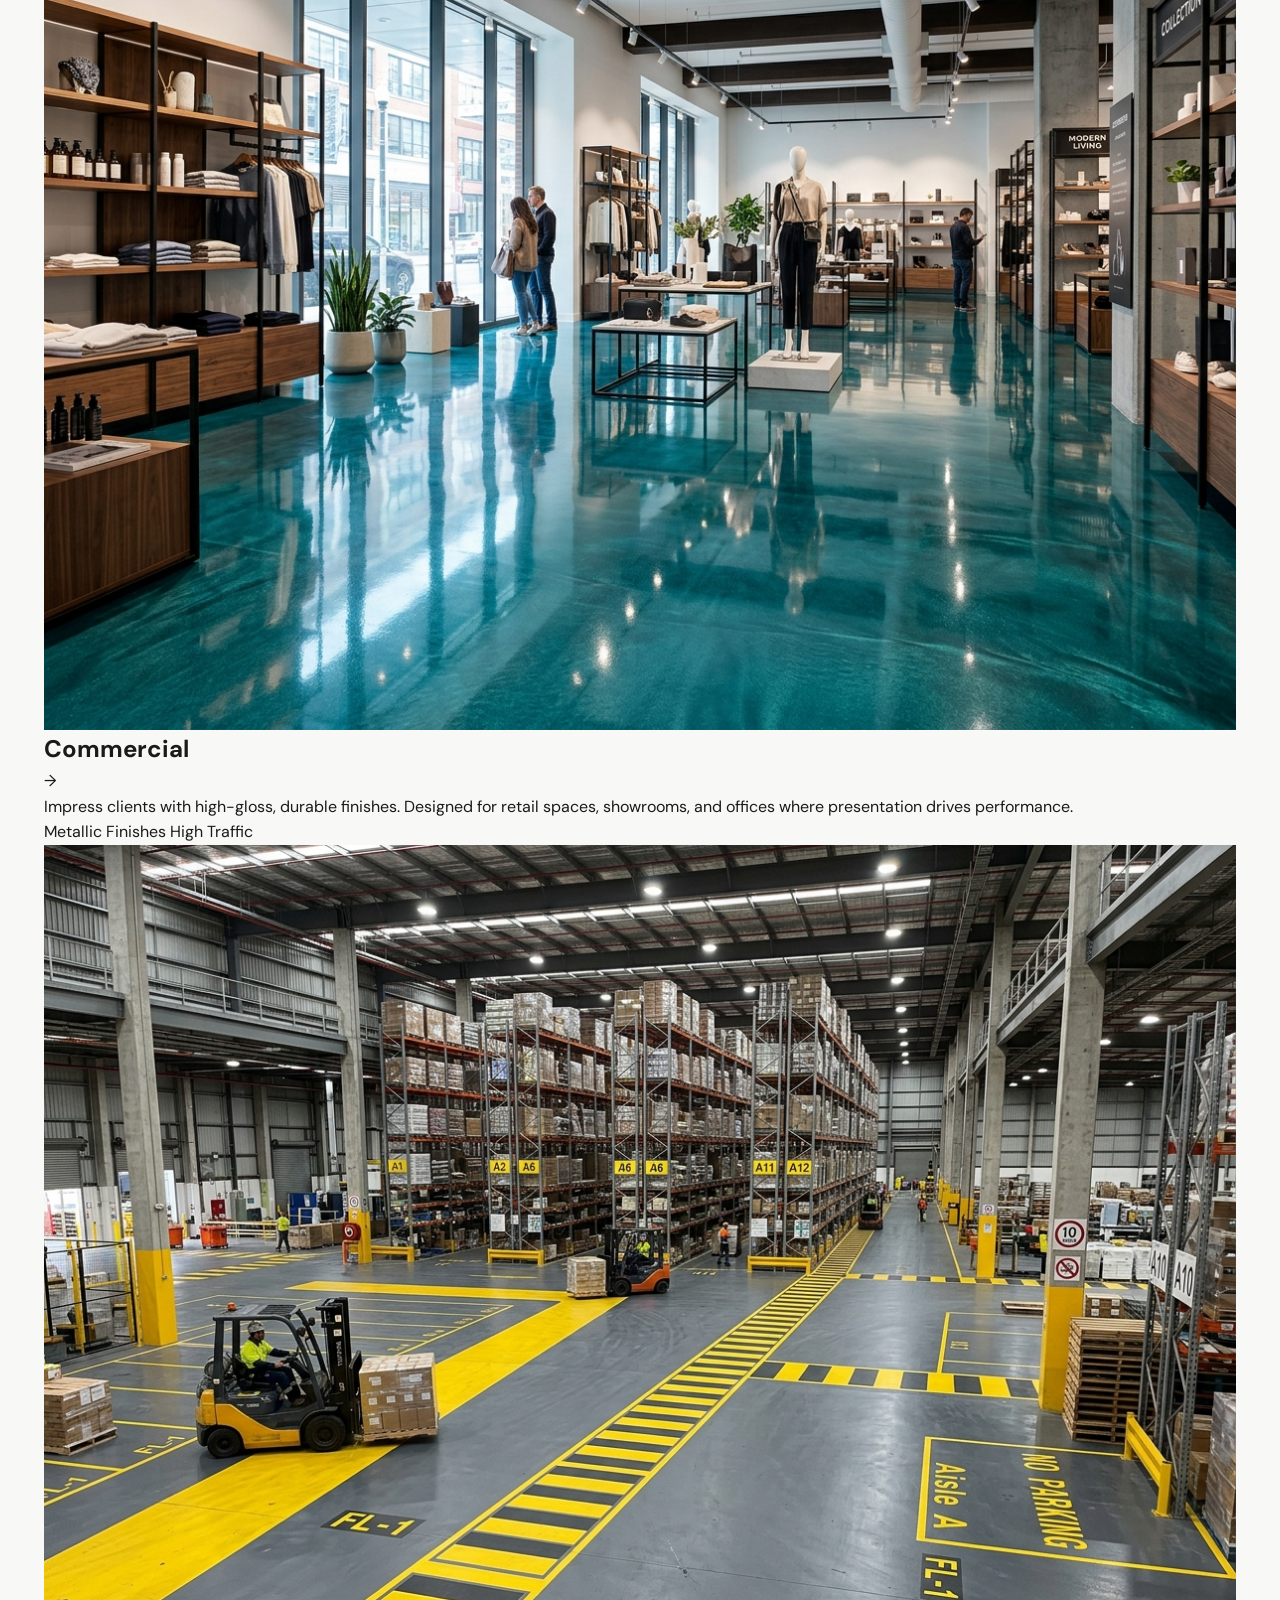
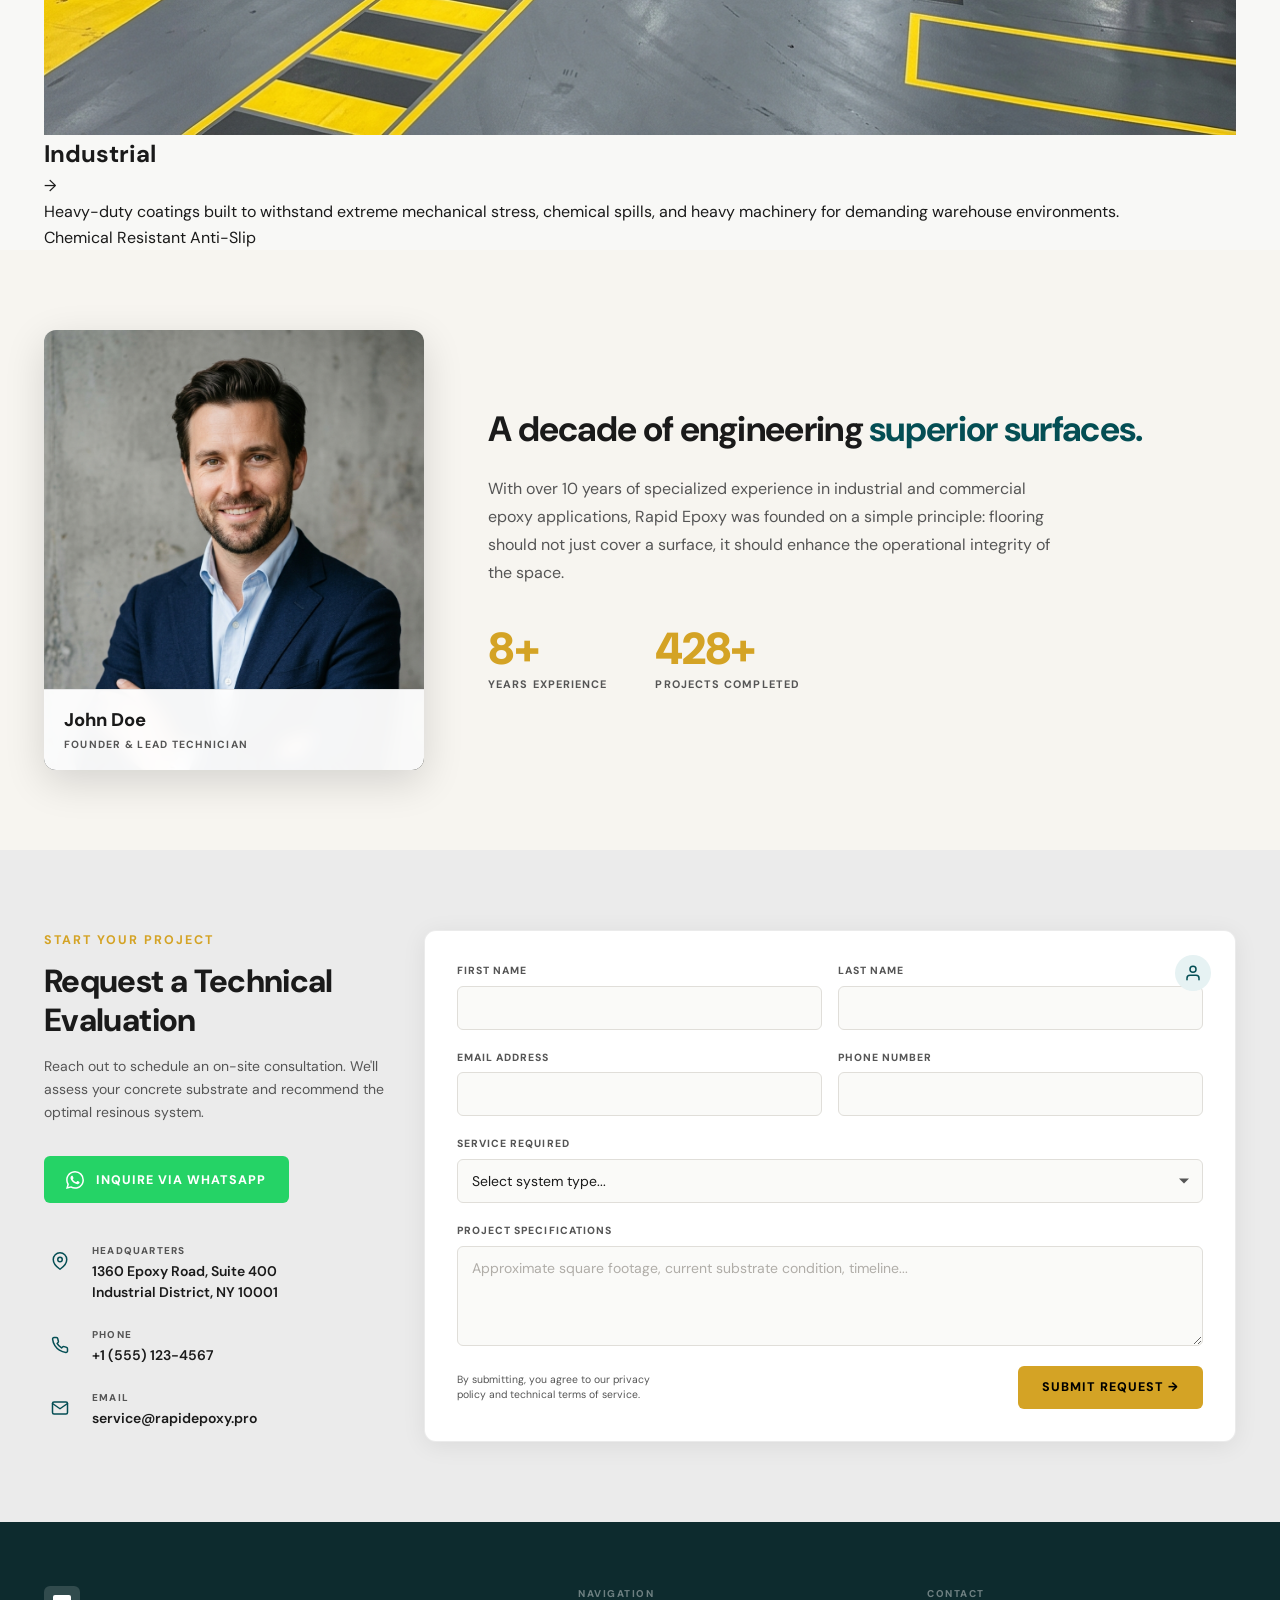
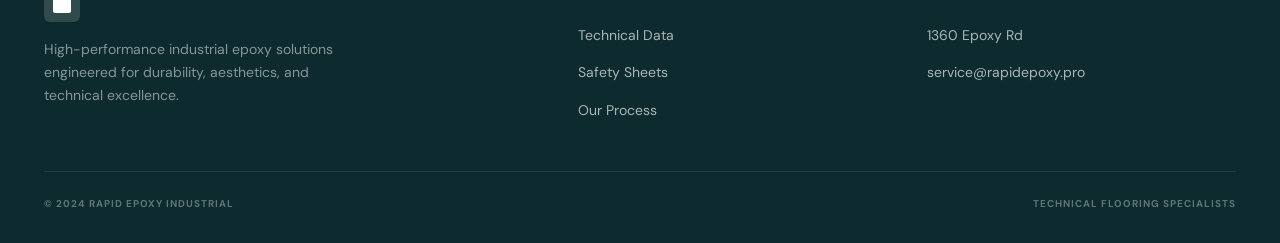
==== commit 9357b087: "feat: expand homepage with new service category cards, stats bar, and dynamic design elements" ====
--- a/about.html
+++ b/about.html
@@ -3,17 +3,568 @@
 <head>
   <meta charset="UTF-8">
   <meta name="viewport" content="width=device-width, initial-scale=1.0">
-  <title>Rapid Epoxy — About & Contact</title>
-  <meta name="description" content="Contact Rapid Epoxy for a fixed quote. Discover our background, our 10-year warranty, and how to get in touch.">
-  
+  <title>Rapid Epoxy — About &amp; Contact</title>
+  <meta name="description" content="Meet the team behind Rapid Epoxy and request a technical evaluation for your flooring project. Industrial-grade epoxy specialists serving Melbourne and Victoria.">
+
   <!-- Google Fonts: DM Sans -->
   <link rel="preconnect" href="https://fonts.googleapis.com">
   <link rel="preconnect" href="https://fonts.gstatic.com" crossorigin>
   <link href="https://fonts.googleapis.com/css2?family=DM+Sans:ital,opsz,wght@0,9..40,100..1000;1,9..40,100..1000&display=swap" rel="stylesheet">
-  
+
   <!-- CSS -->
   <link rel="stylesheet" href="css/tokens.css">
   <link rel="stylesheet" href="css/main.css">
+
+  <style>
+    /* ════════════════════════════════════════
+       ABOUT PAGE — specific styles
+    ════════════════════════════════════════ */
+
+    /* ── Page Hero ── */
+    .about-hero {
+      padding-top: 100px;
+      padding-bottom: var(--space-16);
+      background: #F2F0EB;
+      text-align: center;
+    }
+
+    .about-hero-eyebrow {
+      font-size: var(--text-xs);
+      font-weight: 700;
+      letter-spacing: 0.18em;
+      text-transform: uppercase;
+      color: var(--color-gold);
+      margin-bottom: var(--space-3);
+    }
+
+    .about-hero-title {
+      font-size: clamp(2rem, 5vw, 3rem);
+      font-weight: 800;
+      color: var(--color-ink);
+      letter-spacing: -0.025em;
+      line-height: 1.1;
+      margin-bottom: var(--space-5);
+    }
+
+    .about-hero-sub {
+      font-size: var(--text-md);
+      color: var(--color-muted);
+      max-width: 46ch;
+      margin: 0 auto;
+      line-height: 1.6;
+    }
+
+    /* ── Founder / About Section ── */
+    .about-founder-section {
+      background: #F7F5F0;
+      padding: var(--space-20) 0;
+    }
+
+    .founder-grid {
+      display: grid;
+      grid-template-columns: 380px 1fr;
+      gap: var(--space-16);
+      align-items: center;
+    }
+
+    /* Photo card with name overlay */
+    .founder-photo-wrap {
+      position: relative;
+      border-radius: var(--radius-md);
+      overflow: hidden;
+      box-shadow: 0 12px 40px rgba(0,0,0,0.14);
+    }
+
+    .founder-photo-wrap img {
+      width: 100%;
+      height: 440px;
+      object-fit: cover;
+      object-position: center top;
+      display: block;
+    }
+
+    .founder-name-card {
+      position: absolute;
+      bottom: 0;
+      left: 0;
+      right: 0;
+      background: rgba(255,255,255,0.96);
+      backdrop-filter: blur(8px);
+      padding: var(--space-4) var(--space-5);
+      border-top: 1px solid var(--color-border);
+    }
+
+    .founder-name {
+      font-size: var(--text-md);
+      font-weight: 800;
+      color: var(--color-ink);
+      margin-bottom: 2px;
+    }
+
+    .founder-role {
+      font-size: 0.65rem;
+      font-weight: 700;
+      letter-spacing: 0.12em;
+      text-transform: uppercase;
+      color: var(--color-muted);
+    }
+
+    /* Right side content */
+    .founder-content {
+      display: flex;
+      flex-direction: column;
+    }
+
+    .founder-heading {
+      font-size: clamp(1.6rem, 3vw, 2.2rem);
+      font-weight: 700;
+      color: var(--color-ink);
+      line-height: 1.25;
+      margin-bottom: var(--space-6);
+      letter-spacing: -0.02em;
+    }
+
+    .founder-heading em {
+      font-style: normal;
+      color: var(--color-teal);
+    }
+
+    .founder-text {
+      font-size: var(--text-base);
+      color: var(--color-muted);
+      line-height: 1.75;
+      margin-bottom: var(--space-10);
+      max-width: 52ch;
+    }
+
+    /* Stats row */
+    .founder-stats {
+      display: flex;
+      gap: var(--space-12);
+    }
+
+    .founder-stat-value {
+      font-size: clamp(2rem, 4vw, 2.8rem);
+      font-weight: 900;
+      color: var(--color-gold);
+      letter-spacing: -0.03em;
+      line-height: 1;
+      margin-bottom: var(--space-1);
+    }
+
+    .founder-stat-label {
+      font-size: 0.68rem;
+      font-weight: 700;
+      letter-spacing: 0.1em;
+      text-transform: uppercase;
+      color: var(--color-muted);
+    }
+
+    /* ── Contact / Form Section ── */
+    .about-contact-section {
+      background: #EBEBEB;
+      padding: var(--space-20) 0;
+    }
+
+    .contact-layout {
+      display: grid;
+      grid-template-columns: 340px 1fr;
+      gap: var(--space-10);
+      align-items: start;
+    }
+
+    /* Left panel */
+    .contact-left {
+      display: flex;
+      flex-direction: column;
+    }
+
+    .contact-eyebrow {
+      font-size: var(--text-xs);
+      font-weight: 700;
+      letter-spacing: 0.16em;
+      text-transform: uppercase;
+      color: var(--color-gold);
+      margin-bottom: var(--space-3);
+    }
+
+    .contact-heading {
+      font-size: clamp(1.5rem, 2.5vw, 2rem);
+      font-weight: 800;
+      color: var(--color-ink);
+      line-height: 1.2;
+      letter-spacing: -0.02em;
+      margin-bottom: var(--space-4);
+    }
+
+    .contact-subtext {
+      font-size: var(--text-sm);
+      color: var(--color-muted);
+      line-height: 1.65;
+      margin-bottom: var(--space-8);
+    }
+
+    /* WhatsApp button */
+    .btn-whatsapp-contact {
+      display: inline-flex;
+      align-items: center;
+      gap: var(--space-3);
+      background: var(--color-whatsapp);
+      color: #FFFFFF;
+      font-size: var(--text-xs);
+      font-weight: 800;
+      letter-spacing: 0.08em;
+      text-transform: uppercase;
+      padding: 0.85rem 1.4rem;
+      border-radius: var(--radius-sm);
+      text-decoration: none;
+      transition: background var(--dur-fast), transform var(--dur-fast);
+      width: fit-content;
+      margin-bottom: var(--space-10);
+    }
+
+    .btn-whatsapp-contact:hover {
+      background: var(--color-whatsapp-dark);
+      transform: translateY(-2px);
+    }
+
+    .btn-whatsapp-contact svg {
+      width: 18px; height: 18px;
+      fill: currentColor;
+    }
+
+    /* Contact detail items */
+    .contact-details {
+      display: flex;
+      flex-direction: column;
+      gap: var(--space-6);
+    }
+
+    .contact-detail-row {
+      display: flex;
+      align-items: flex-start;
+      gap: var(--space-4);
+    }
+
+    .contact-detail-icon {
+      width: 32px; height: 32px;
+      display: flex;
+      align-items: center;
+      justify-content: center;
+      flex-shrink: 0;
+      margin-top: 2px;
+    }
+
+    .contact-detail-icon svg {
+      width: 18px; height: 18px;
+      stroke: var(--color-teal);
+      fill: none;
+      stroke-width: 2;
+      stroke-linecap: round;
+      stroke-linejoin: round;
+    }
+
+    .contact-detail-label {
+      font-size: 0.62rem;
+      font-weight: 800;
+      letter-spacing: 0.12em;
+      text-transform: uppercase;
+      color: var(--color-muted);
+      margin-bottom: 2px;
+    }
+
+    .contact-detail-val {
+      font-size: var(--text-sm);
+      font-weight: 600;
+      color: var(--color-ink);
+      line-height: 1.5;
+    }
+
+    /* ── Form Card ── */
+    .form-card {
+      background: var(--color-surface);
+      border-radius: var(--radius-md);
+      padding: var(--space-8);
+      box-shadow: 0 4px 24px rgba(0,0,0,0.07);
+      border: 1px solid var(--color-border);
+      position: relative;
+    }
+
+    .form-card-avatar {
+      position: absolute;
+      top: var(--space-6);
+      right: var(--space-6);
+      width: 36px; height: 36px;
+      border-radius: 50%;
+      background: var(--color-teal-light);
+      color: var(--color-teal);
+      display: flex;
+      align-items: center;
+      justify-content: center;
+    }
+
+    .form-card-avatar svg {
+      width: 18px; height: 18px;
+      stroke: currentColor;
+      fill: none;
+      stroke-width: 2;
+      stroke-linecap: round;
+      stroke-linejoin: round;
+    }
+
+    /* Form layout */
+    .form-row-two {
+      display: grid;
+      grid-template-columns: 1fr 1fr;
+      gap: var(--space-4);
+    }
+
+    .fc-group {
+      display: flex;
+      flex-direction: column;
+      gap: 6px;
+      margin-bottom: var(--space-5);
+    }
+
+    .fc-label {
+      font-size: 0.65rem;
+      font-weight: 800;
+      letter-spacing: 0.1em;
+      text-transform: uppercase;
+      color: var(--color-muted);
+    }
+
+    .fc-input,
+    .fc-select,
+    .fc-textarea {
+      width: 100%;
+      padding: 0.75rem 0.9rem;
+      border: 1.5px solid #E0DED9;
+      border-radius: var(--radius-sm);
+      background: #FAFAF8;
+      color: var(--color-ink);
+      font-family: var(--font-sans);
+      font-size: var(--text-sm);
+      outline: none;
+      transition: border-color var(--dur-fast), background var(--dur-fast);
+      -webkit-appearance: none;
+      appearance: none;
+    }
+
+    .fc-input:focus,
+    .fc-select:focus,
+    .fc-textarea:focus {
+      border-color: var(--color-teal);
+      background: #FFFFFF;
+    }
+
+    .fc-input::placeholder,
+    .fc-textarea::placeholder {
+      color: #B0ADA8;
+    }
+
+    /* Select wrapper for custom arrow */
+    .fc-select-wrap {
+      position: relative;
+    }
+
+    .fc-select-wrap::after {
+      content: '';
+      position: absolute;
+      right: 14px;
+      top: 50%;
+      transform: translateY(-50%);
+      width: 0; height: 0;
+      border-left: 5px solid transparent;
+      border-right: 5px solid transparent;
+      border-top: 5px solid var(--color-muted);
+      pointer-events: none;
+    }
+
+    .fc-select {
+      padding-right: 2.5rem;
+      cursor: pointer;
+    }
+
+    .fc-textarea {
+      min-height: 100px;
+      resize: vertical;
+    }
+
+    /* Form footer */
+    .form-footer {
+      display: flex;
+      align-items: center;
+      justify-content: space-between;
+      gap: var(--space-4);
+      margin-top: var(--space-2);
+      flex-wrap: wrap;
+    }
+
+    .form-privacy-note {
+      font-size: 0.65rem;
+      color: var(--color-muted);
+      line-height: 1.5;
+      max-width: 28ch;
+    }
+
+    .btn-submit-form {
+      display: inline-flex;
+      align-items: center;
+      gap: var(--space-2);
+      background: var(--color-gold);
+      color: #000;
+      font-size: var(--text-xs);
+      font-weight: 800;
+      letter-spacing: 0.08em;
+      text-transform: uppercase;
+      padding: 0.85rem 1.5rem;
+      border-radius: var(--radius-sm);
+      border: none;
+      cursor: pointer;
+      transition: background var(--dur-fast), transform var(--dur-fast), box-shadow var(--dur-fast);
+      white-space: nowrap;
+    }
+
+    .btn-submit-form:hover {
+      background: var(--color-gold-hover);
+      transform: translateY(-2px);
+      box-shadow: var(--shadow-gold);
+    }
+
+    /* ── Footer (dark teal variant from reference) ── */
+    .about-footer {
+      background: #0D2B2E;
+      padding: var(--space-16) 0 var(--space-8);
+    }
+
+    .about-footer-grid {
+      display: grid;
+      grid-template-columns: 1.6fr 1fr 1fr;
+      gap: var(--space-10);
+      margin-bottom: var(--space-12);
+    }
+
+    .about-footer-logo {
+      width: 36px; height: 36px;
+      background: rgba(255,255,255,0.15);
+      border-radius: var(--radius-sm);
+      margin-bottom: var(--space-4);
+      display: flex;
+      align-items: center;
+      justify-content: center;
+    }
+
+    .about-footer-logo-inner {
+      width: 18px; height: 18px;
+      background: #FFFFFF;
+      border-radius: 2px;
+    }
+
+    .about-footer-tagline {
+      font-size: var(--text-sm);
+      color: rgba(255,255,255,0.5);
+      line-height: 1.65;
+      max-width: 30ch;
+    }
+
+    .about-footer-col-title {
+      font-size: 0.62rem;
+      font-weight: 800;
+      letter-spacing: 0.15em;
+      text-transform: uppercase;
+      color: rgba(255,255,255,0.4);
+      margin-bottom: var(--space-5);
+    }
+
+    .about-footer-links {
+      list-style: none;
+      display: flex;
+      flex-direction: column;
+      gap: var(--space-3);
+    }
+
+    .about-footer-links a {
+      font-size: var(--text-sm);
+      color: rgba(255,255,255,0.65);
+      text-decoration: none;
+      transition: color var(--dur-fast);
+    }
+
+    .about-footer-links a:hover {
+      color: #FFFFFF;
+    }
+
+    .about-footer-bottom {
+      border-top: 1px solid rgba(255,255,255,0.08);
+      padding-top: var(--space-6);
+      display: flex;
+      align-items: center;
+      justify-content: space-between;
+      font-size: 0.62rem;
+      font-weight: 700;
+      letter-spacing: 0.1em;
+      text-transform: uppercase;
+      color: rgba(255,255,255,0.35);
+    }
+
+    /* ── Success toast ── */
+    .form-toast {
+      display: none;
+      align-items: center;
+      gap: var(--space-3);
+      background: #E8F8F0;
+      border: 1px solid #6ECFA0;
+      border-radius: var(--radius-sm);
+      padding: var(--space-4) var(--space-5);
+      font-size: var(--text-sm);
+      font-weight: 600;
+      color: #1A7A4A;
+      margin-top: var(--space-4);
+    }
+
+    .form-toast.show {
+      display: flex;
+    }
+
+    /* ── Input focus ring animation ── */
+    .fc-input,
+    .fc-select,
+    .fc-textarea {
+      transition: border-color 200ms, box-shadow 200ms, background 200ms;
+    }
+
+    .fc-input:focus,
+    .fc-select:focus,
+    .fc-textarea:focus {
+      border-color: var(--color-teal);
+      background: #FFFFFF;
+      box-shadow: 0 0 0 3px rgba(4, 78, 84, 0.1);
+    }
+
+    /* ── Counter animation ── */
+    .count-up {
+      display: inline-block;
+    }
+
+    /* ── Responsive ── */
+    @media (max-width: 1024px) {
+      .founder-grid { grid-template-columns: 1fr; gap: var(--space-10); }
+      .founder-photo-wrap img { height: 360px; }
+      .contact-layout { grid-template-columns: 1fr; }
+      .about-footer-grid { grid-template-columns: 1fr 1fr; }
+    }
+
+    @media (max-width: 768px) {
+      .founder-stats { gap: var(--space-8); }
+      .founder-photo-wrap img { height: 300px; }
+      .form-row-two { grid-template-columns: 1fr; }
+      .form-footer { flex-direction: column; align-items: flex-start; }
+      .btn-submit-form { width: 100%; justify-content: center; }
+      .about-footer-grid { grid-template-columns: 1fr; gap: var(--space-8); }
+      .about-footer-bottom { flex-direction: column; gap: var(--space-3); text-align: center; }
+    }
+  </style>
 </head>
 <body>
 
@@ -32,14 +583,22 @@
       <nav aria-label="Primary Navigation">
         <ul class="nav-menu">
           <li><a href="index.html" class="nav-link">Home</a></li>
-          <li><a href="products.html" class="nav-link">Products &amp; Finishes ▾</a></li>
+          <li><a href="products.html" class="nav-link">Products ▾</a></li>
           <li><a href="services.html" class="nav-link">Services ▾</a></li>
-          <li><a href="about.html" class="nav-link">About &amp; Contact ▾</a></li>
+          <li><a href="about.html" class="nav-link">Contact ▾</a></li>
         </ul>
       </nav>
 
-      <!-- Header Action -->
-      <a href="about.html#contact" class="btn btn-gold">Request Quote</a>
+      <!-- Header Actions -->
+      <div style="display:flex; align-items:center; gap:var(--space-3);">
+        <a href="about.html#contact" class="btn btn-gold">Request Quote</a>
+        <!-- Avatar icon -->
+        <a href="account.html" style="width:36px;height:36px;border-radius:50%;background:var(--color-teal-light);display:flex;align-items:center;justify-content:center;cursor:pointer;text-decoration:none;" aria-label="Account">
+          <svg width="18" height="18" viewBox="0 0 24 24" fill="none" stroke="var(--color-teal)" stroke-width="2" stroke-linecap="round" stroke-linejoin="round">
+            <path d="M20 21v-2a4 4 0 0 0-4-4H8a4 4 0 0 0-4 4v2"/><circle cx="12" cy="7" r="4"/>
+          </svg>
+        </a>
+      </div>
 
       <!-- Mobile Toggle -->
       <button class="mobile-toggle" id="mobileToggle" aria-label="Toggle mobile menu">☰</button>
@@ -54,233 +613,364 @@
     <a href="about.html" class="mobile-nav-link">About Us &amp; Contact</a>
     <a href="about.html#contact" class="btn btn-gold" style="margin-top:var(--space-4);">Request Quote</a>
   </div>
-  
+
   <main id="main-content">
 
     <!-- ═══════════════════════════════════════
-         ABOUT SECTION
+         HERO
     ═══════════════════════════════════════ -->
-    <section class="section-services" style="padding-top: var(--space-20);">
-      <div class="container" style="display:grid; grid-template-columns: repeat(auto-fit, minmax(350px, 1fr)); gap: var(--space-12); align-items:center;">
-        
-        <div>
-          <span class="eyebrow">OUR COMMITMENT</span>
-          <h1 class="section-title">Melbourne's Architectural Flooring Specialists</h1>
+    <section class="about-hero">
+      <div class="container">
+        <p class="about-hero-eyebrow">Get In Touch</p>
+        <h1 class="about-hero-title">About &amp; Contact</h1>
+        <p class="about-hero-sub">
+          We combine technical expertise with premium materials to deliver flooring solutions that endure.
+        </p>
+      </div>
+    </section>
+
+    <!-- ═══════════════════════════════════════
+         APPLICATION CATEGORIES
+    ═══════════════════════════════════════ -->
+    <section class="section-categories" id="categories">
+      <div class="container">
+
+        <div class="categories-header reveal">
+          <span class="eyebrow">Flooring Solutions</span>
           <p class="section-desc">
-            We bridge the gap between heavy-duty industrial capability and high-end residential aesthetics. Rapid Epoxy Solutions was founded on the principle that a floor should be the strongest structural element of your fit-out, whilst setting the visual standard.
-          </p>
-          <ul class="service-checklist" style="margin-top:var(--space-6);">
-            <li>Family Owned & Operated in Victoria</li>
-            <li>Fully Licensed & Insured (VIC #48291)</li>
-            <li>In-house Master Installers (No Subcontractors)</li>
-            <li>Members of the Master Builders Association</li>
-          </ul>
-        </div>
-        
-        <div style="background:var(--color-surface-sub); padding:var(--space-8); border-radius:var(--radius-lg); border-left:4px solid var(--color-gold);">
-          <h3 style="margin-bottom:var(--space-4);">The 10-Year Ironclad Warranty</h3>
-          <p style="color:var(--color-muted); line-height:1.6; margin-bottom:var(--space-4);">
-            We don't rely on chemical etching or acid washes. Every floor we install undergoes rigorous mechanical diamond grinding to open the concrete's pores. 
-          </p>
-          <p style="color:var(--color-muted); line-height:1.6;">
-            Because we control the substrate preparation perfectly, we back our monolithic and flake systems with a 10-year guarantee against peeling, delamination, and hot-tire pickup.
+            Tailored epoxy systems engineered to meet the specific demands of your environment, balancing structural integrity with architectural design.
           </p>
         </div>
 
+        <div class="categories-grid">
+
+          <!-- Residential -->
+          <a href="products.html" class="category-card reveal" data-delay="1" id="cat-residential">
+            <div class="category-img-wrap">
+              <img src="img/residential_epoxy.jpg" alt="Residential Garage Epoxy Floor" class="category-img">
+            </div>
+            <div class="category-body">
+              <div class="category-title-row">
+                <h2 class="category-title">Residential</h2>
+                <div class="category-arrow">→</div>
+              </div>
+              <p class="category-desc">
+                Elevate your home with seamless easy-to-clean surfaces. Perfect for garages, basements, and living areas where aesthetics meet durability.
+              </p>
+              <div class="category-tags">
+                <span class="category-tag">Flake Systems</span>
+                <span class="category-tag">UV Stable</span>
+              </div>
+            </div>
+          </a>
+
+          <!-- Commercial -->
+          <a href="services.html" class="category-card reveal" data-delay="2" id="cat-commercial">
+            <div class="category-img-wrap">
+              <img src="img/commercial_epoxy.jpg" alt="Commercial Epoxy Showroom Floor" class="category-img">
+            </div>
+            <div class="category-body">
+              <div class="category-title-row">
+                <h2 class="category-title">Commercial</h2>
+                <div class="category-arrow">→</div>
+              </div>
+              <p class="category-desc">
+                Impress clients with high-gloss, durable finishes. Designed for retail spaces, showrooms, and offices where presentation drives performance.
+              </p>
+              <div class="category-tags">
+                <span class="category-tag">Metallic Finishes</span>
+                <span class="category-tag tag-gold">High Traffic</span>
+              </div>
+            </div>
+          </a>
+
+          <!-- Industrial -->
+          <a href="services.html" class="category-card reveal" data-delay="3" id="cat-industrial">
+            <div class="category-img-wrap">
+              <img src="img/industrial_epoxy.jpg" alt="Industrial Warehouse Epoxy Floor" class="category-img">
+            </div>
+            <div class="category-body">
+              <div class="category-title-row">
+                <h2 class="category-title">Industrial</h2>
+                <div class="category-arrow">→</div>
+              </div>
+              <p class="category-desc">
+                Heavy-duty coatings built to withstand extreme mechanical stress, chemical spills, and heavy machinery for demanding warehouse environments.
+              </p>
+              <div class="category-tags">
+                <span class="category-tag">Chemical Resistant</span>
+                <span class="category-tag tag-gold">Anti-Slip</span>
+              </div>
+            </div>
+          </a>
+
+        </div>
+
       </div>
     </section>
 
     <!-- ═══════════════════════════════════════
-         CONTACT FORM SECTION
+         FOUNDER / ABOUT SECTION
     ═══════════════════════════════════════ -->
-    <section class="section-contact" id="contact">
+    <section class="about-founder-section" id="about">
       <div class="container">
-        <div class="contact-grid">
-          
-          <!-- Contact Info -->
-          <div class="contact-info">
-            <span class="eyebrow" style="color:var(--color-gold);">PROJECT INQUIRY</span>
-            <h2 class="section-title">Request a Fixed Price Quote</h2>
-            <p class="section-desc">
-              Submit your project details or use our WhatsApp integration for instant communication. We aim to provide site visit scheduling within 2 hours.
-            </p>
-            
-            <div class="contact-details-list">
-              <!-- Item -->
-              <div class="contact-detail-item">
-                <svg viewBox="0 0 24 24"><path d="M22 16.92v3a2 2 0 0 1-2.18 2 19.79 19.79 0 0 1-8.63-3.07 19.5 19.5 0 0 1-6-6 19.79 19.79 0 0 1-3.07-8.67A2 2 0 0 1 4.11 2h3a2 2 0 0 1 2 1.72 12.84 12.84 0 0 0 .7 2.81 2 2 0 0 1-.45 2.11L8.09 9.91a16 16 0 0 0 6 6l1.27-1.27a2 2 0 0 1 2.11-.45 12.84 12.84 0 0 0 2.81.7A2 2 0 0 1 22 16.92z"/></svg>
-                <div>
-                  <strong>Phone / WhatsApp</strong>
-                  <span>+61 3 9000 4821</span>
-                </div>
-              </div>
-              
-              <!-- Item -->
-              <div class="contact-detail-item">
-                <svg viewBox="0 0 24 24"><path d="M4 4h16c1.1 0 2 .9 2 2v12c0 1.1-.9 2-2 2H4c-1.1 0-2-.9-2-2V6c0-1.1.9-2 2-2z"/><polyline points="22,6 12,13 2,6"/></svg>
-                <div>
-                  <strong>Email Office</strong>
-                  <span>quotes@rapidepoxy.com.au</span>
-                </div>
-              </div>
-              
-              <!-- Item -->
-              <div class="contact-detail-item">
-                <svg viewBox="0 0 24 24"><path d="M21 10c0 7-9 13-9 13s-9-6-9-13a9 9 0 0 1 18 0z"/><circle cx="12" cy="10" r="3"/></svg>
-                <div>
-                  <strong>Service Area</strong>
-                  <span>Greater Melbourne, Geelong &amp; Mornington</span>
-                </div>
-              </div>
+        <div class="founder-grid">
+
+          <!-- Photo -->
+          <div class="founder-photo-wrap reveal">
+            <img src="img/founder.jpg" alt="John Doe — Founder and Lead Technician">
+            <div class="founder-name-card">
+              <div class="founder-name">John Doe</div>
+              <div class="founder-role">Founder &amp; Lead Technician</div>
             </div>
           </div>
 
-          <!-- Form Panel -->
-          <div class="form-panel">
-            <form id="quoteForm" onsubmit="handleFormSubmit(event)">
-              
-              <div class="form-group">
-                <label class="form-label" for="fullName">Full Name</label>
-                <input type="text" id="fullName" class="form-control" placeholder="John Doe" required>
-              </div>
-
-              <div class="form-group">
-                <label class="form-label" for="phoneNumber">Mobile Number</label>
-                <input type="tel" id="phoneNumber" class="form-control" placeholder="0400 000 000" required>
-              </div>
-
-              <div class="form-group">
-                <label class="form-label" for="serviceType">System Required</label>
-                <select id="serviceType" class="form-control" required>
-                  <option value="" disabled selected>Select a service</option>
-                  <option value="Garage Flakes System">Garage Flakes System (from $1650)</option>
-                  <option value="Hybrid Stone Flakes">Hybrid Stone Flakes (from $1950)</option>
-                  <option value="Metallic Resin">Metallic Resin Coating (from $90/m²)</option>
-                  <option value="Plain Epoxy">Plain Epoxy Coating</option>
-                  <option value="Concrete Grinding & Prep">Concrete Grinding &amp; Prep</option>
-                  <option value="Commercial / Other">Commercial / Other</option>
-                </select>
-              </div>
-
-              <div class="form-group">
-                <label class="form-label" for="projectDetails">Project Dimensions &amp; Details</label>
-                <textarea id="projectDetails" class="form-control" rows="4" placeholder="E.g., Double car garage, new concrete slab, wanting hybrid stone finish..." required></textarea>
-              </div>
-
-              <!-- Two Action Buttons -->
-              <div style="display:flex; gap:var(--space-4); flex-wrap:wrap; margin-top:var(--space-6);">
-                <button type="submit" class="btn btn-teal" style="flex:1;">Submit via Website</button>
-                <button type="button" class="btn btn-outline-teal" style="flex:1;" onclick="sendViaWhatsApp()">Send via WhatsApp</button>
-              </div>
-
-            </form>
+          <!-- Content -->
+          <div class="founder-content reveal" data-delay="1">
+            <h2 class="founder-heading">
+              A decade of engineering <em>superior surfaces.</em>
+            </h2>
+            <p class="founder-text">
+              With over 10 years of specialized experience in industrial and commercial epoxy applications, Rapid Epoxy was founded on a simple principle: flooring should not just cover a surface, it should enhance the operational integrity of the space.
+            </p>
+
+            <div class="founder-stats">
+              <div>
+                <div class="founder-stat-value">
+                  <span class="count-up" data-target="10">0</span>+
+                </div>
+                <div class="founder-stat-label">Years Experience</div>
+              </div>
+              <div>
+                <div class="founder-stat-value">
+                  <span class="count-up" data-target="500">0</span>+
+                </div>
+                <div class="founder-stat-label">Projects Completed</div>
+              </div>
+            </div>
           </div>
 
         </div>
       </div>
     </section>
 
+    <!-- ═══════════════════════════════════════
+         CONTACT & FORM SECTION
+    ═══════════════════════════════════════ -->
+    <section class="about-contact-section" id="contact">
+      <div class="container">
+        <div class="contact-layout">
+
+          <!-- Left Panel -->
+          <div class="contact-left reveal">
+            <p class="contact-eyebrow">Start Your Project</p>
+            <h2 class="contact-heading">Request a Technical Evaluation</h2>
+            <p class="contact-subtext">
+              Reach out to schedule an on-site consultation. We'll assess your concrete substrate and recommend the optimal resinous system.
+            </p>
+
+            <!-- WhatsApp CTA -->
+            <a href="https://wa.me/61390004821?text=Hi%20Rapid%20Epoxy%2C%20I'd%20like%20a%20technical%20evaluation."
+               target="_blank" rel="noopener"
+               class="btn-whatsapp-contact"
+               id="whatsappCta">
+              <!-- WhatsApp SVG icon -->
+              <svg viewBox="0 0 24 24" aria-hidden="true">
+                <path d="M17.472 14.382c-.297-.149-1.758-.867-2.03-.967-.273-.099-.471-.148-.67.15-.197.297-.767.966-.94 1.164-.173.199-.347.223-.644.075-.297-.15-1.255-.463-2.39-1.475-.883-.788-1.48-1.761-1.653-2.059-.173-.297-.018-.458.13-.606.134-.133.298-.347.446-.52.149-.174.198-.298.298-.497.099-.198.05-.371-.025-.52-.075-.149-.669-1.612-.916-2.207-.242-.579-.487-.5-.669-.51-.173-.008-.371-.01-.57-.01-.198 0-.52.074-.792.372-.272.297-1.04 1.016-1.04 2.479 0 1.462 1.065 2.875 1.213 3.074.149.198 2.096 3.2 5.077 4.487.709.306 1.262.489 1.694.625.712.227 1.36.195 1.871.118.571-.085 1.758-.719 2.006-1.413.248-.694.248-1.289.173-1.413-.074-.124-.272-.198-.57-.347m-5.421 7.403h-.004a9.87 9.87 0 0 1-5.031-1.378l-.361-.214-3.741.982.998-3.648-.235-.374a9.86 9.86 0 0 1-1.51-5.26c.001-5.45 4.436-9.884 9.888-9.884 2.64 0 5.122 1.03 6.988 2.898a9.825 9.825 0 0 1 2.893 6.994c-.003 5.45-4.437 9.884-9.885 9.884m8.413-18.297A11.815 11.815 0 0 0 12.05 0C5.495 0 .16 5.335.157 11.892c0 2.096.547 4.142 1.588 5.945L.057 24l6.305-1.654a11.882 11.882 0 0 0 5.683 1.448h.005c6.554 0 11.89-5.335 11.893-11.893a11.821 11.821 0 0 0-3.48-8.413z"/>
+              </svg>
+              Inquire via WhatsApp
+            </a>
+
+            <!-- Contact Details -->
+            <div class="contact-details">
+              <div class="contact-detail-row">
+                <div class="contact-detail-icon">
+                  <svg viewBox="0 0 24 24"><path d="M21 10c0 7-9 13-9 13s-9-6-9-13a9 9 0 0 1 18 0z"/><circle cx="12" cy="10" r="3"/></svg>
+                </div>
+                <div class="contact-detail-body">
+                  <div class="contact-detail-label">Headquarters</div>
+                  <div class="contact-detail-val">1360 Epoxy Road, Suite 400<br>Industrial District, NY 10001</div>
+                </div>
+              </div>
+
+              <div class="contact-detail-row">
+                <div class="contact-detail-icon">
+                  <svg viewBox="0 0 24 24"><path d="M22 16.92v3a2 2 0 0 1-2.18 2 19.79 19.79 0 0 1-8.63-3.07 19.5 19.5 0 0 1-6-6 19.79 19.79 0 0 1-3.07-8.67A2 2 0 0 1 4.11 2h3a2 2 0 0 1 2 1.72 12.84 12.84 0 0 0 .7 2.81 2 2 0 0 1-.45 2.11L8.09 9.91a16 16 0 0 0 6 6l1.27-1.27a2 2 0 0 1 2.11-.45 12.84 12.84 0 0 0 2.81.7A2 2 0 0 1 22 16.92z"/></svg>
+                </div>
+                <div class="contact-detail-body">
+                  <div class="contact-detail-label">Phone</div>
+                  <div class="contact-detail-val">+1 (555) 123-4567</div>
+                </div>
+              </div>
+
+              <div class="contact-detail-row">
+                <div class="contact-detail-icon">
+                  <svg viewBox="0 0 24 24"><path d="M4 4h16c1.1 0 2 .9 2 2v12c0 1.1-.9 2-2 2H4c-1.1 0-2-.9-2-2V6c0-1.1.9-2 2-2z"/><polyline points="22,6 12,13 2,6"/></svg>
+                </div>
+                <div class="contact-detail-body">
+                  <div class="contact-detail-label">Email</div>
+                  <div class="contact-detail-val">service@rapidepoxy.pro</div>
+                </div>
+              </div>
+            </div>
+          </div>
+
+          <!-- Form Card -->
+          <div class="form-card reveal" data-delay="1">
+
+            <!-- Avatar icon -->
+            <div class="form-card-avatar" aria-hidden="true">
+              <svg viewBox="0 0 24 24"><path d="M20 21v-2a4 4 0 0 0-4-4H8a4 4 0 0 0-4 4v2"/><circle cx="12" cy="7" r="4"/></svg>
+            </div>
+
+            <form id="technicalEvalForm" novalidate>
+
+              <!-- Row 1: First + Last Name -->
+              <div class="form-row-two">
+                <div class="fc-group">
+                  <label class="fc-label" for="firstName">First Name</label>
+                  <input type="text" id="firstName" class="fc-input" placeholder="" autocomplete="given-name" required>
+                </div>
+                <div class="fc-group">
+                  <label class="fc-label" for="lastName">Last Name</label>
+                  <input type="text" id="lastName" class="fc-input" placeholder="" autocomplete="family-name" required>
+                </div>
+              </div>
+
+              <!-- Row 2: Email + Phone -->
+              <div class="form-row-two">
+                <div class="fc-group">
+                  <label class="fc-label" for="emailAddress">Email Address</label>
+                  <input type="email" id="emailAddress" class="fc-input" placeholder="" autocomplete="email" required>
+                </div>
+                <div class="fc-group">
+                  <label class="fc-label" for="phoneNumber">Phone Number</label>
+                  <input type="tel" id="phoneNumber" class="fc-input" placeholder="" autocomplete="tel" required>
+                </div>
+              </div>
+
+              <!-- Service Required -->
+              <div class="fc-group">
+                <label class="fc-label" for="serviceType">Service Required</label>
+                <div class="fc-select-wrap">
+                  <select id="serviceType" class="fc-select" required>
+                    <option value="" disabled selected>Select system type...</option>
+                    <option value="Garage Flakes System">Garage Flakes System (from $1,650)</option>
+                    <option value="Hybrid Stone Flakes">Hybrid Stone Flakes (from $1,950)</option>
+                    <option value="Metallic Resin">Metallic Resin Coating (from $90/m²)</option>
+                    <option value="Plain Epoxy">Plain / Solid Epoxy Coating</option>
+                    <option value="Concrete Grinding">Concrete Grinding &amp; Surface Prep</option>
+                    <option value="Industrial Coating">Industrial Heavy-Duty Coating</option>
+                    <option value="Commercial Other">Commercial / Other</option>
+                  </select>
+                </div>
+              </div>
+
+              <!-- Project Specifications -->
+              <div class="fc-group">
+                <label class="fc-label" for="projectSpecs">Project Specifications</label>
+                <textarea id="projectSpecs" class="fc-textarea" rows="4"
+                  placeholder="Approximate square footage, current substrate condition, timeline..."></textarea>
+              </div>
+
+              <!-- Footer row -->
+              <div class="form-footer">
+                <p class="form-privacy-note">
+                  By submitting, you agree to our privacy policy and technical terms of service.
+                </p>
+                <button type="submit" class="btn-submit-form" id="submitBtn">
+                  Submit Request →
+                </button>
+              </div>
+
+              <!-- Success toast -->
+              <div class="form-toast" id="formToast" role="alert">
+                ✓ &nbsp;Request received! We'll reach out within 2 hours.
+              </div>
+
+            </form>
+          </div>
+
+        </div>
+      </div>
+    </section>
+
   </main>
-  
+
   <!-- ═══════════════════════════════════════
-       FOOTER
+       FOOTER (dark teal variant)
   ═══════════════════════════════════════ -->
-  <footer class="site-footer">
+  <footer class="about-footer">
     <div class="container">
-      
-      <div class="footer-grid">
-        
-        <!-- Brand Info -->
-        <div>
-          <a href="index.html" class="logo-brand">
-            <div class="logo-monogram">RE</div>
-            <span>Rapid Epoxy</span>
-          </a>
-          <p class="footer-brand-desc">
-            Victorian licensed epoxy flooring contractors delivering industrial-grade resin finishes for residential and commercial spaces.
+
+      <div class="about-footer-grid">
+
+        <!-- Brand -->
+        <div class="about-footer-brand">
+          <div class="about-footer-logo">
+            <div class="about-footer-logo-inner"></div>
+          </div>
+          <p class="about-footer-tagline">
+            High-performance industrial epoxy solutions engineered for durability, aesthetics, and technical excellence.
           </p>
         </div>
 
-        <!-- Solutions Column -->
+        <!-- Navigation -->
         <div>
-          <h4 class="footer-col-title">Systems</h4>
-          <ul class="footer-links">
-            <li><a href="products.html">Vinyl Flakes</a></li>
-            <li><a href="products.html">Hybrid Stone</a></li>
-            <li><a href="products.html">3D Metallic Resin</a></li>
-            <li><a href="products.html">Industrial Solid</a></li>
+          <h4 class="about-footer-col-title">Navigation</h4>
+          <ul class="about-footer-links">
+            <li><a href="products.html">Technical Data</a></li>
+            <li><a href="products.html">Safety Sheets</a></li>
+            <li><a href="services.html#prep">Our Process</a></li>
           </ul>
         </div>
 
-        <!-- Company Column -->
+        <!-- Contact -->
         <div>
-          <h4 class="footer-col-title">Company</h4>
-          <ul class="footer-links">
-            <li><a href="about.html">About Our Team</a></li>
-            <li><a href="products.html#packages">Fixed Pricing</a></li>
-            <li><a href="services.html#prep">Diamond Prep Process</a></li>
+          <h4 class="about-footer-col-title">Contact</h4>
+          <ul class="about-footer-links">
+            <li><a href="#">1360 Epoxy Rd</a></li>
+            <li><a href="mailto:service@rapidepoxy.pro">service@rapidepoxy.pro</a></li>
           </ul>
         </div>
 
-        <!-- Support Column -->
-        <div>
-          <h4 class="footer-col-title">Assurance</h4>
-          <ul class="footer-links">
-            <li><a href="about.html#contact">10-Year Warranty</a></li>
-            <li><a href="about.html#contact">Moisture Barrier Test</a></li>
-            <li><a href="about.html#contact">VIC License Details</a></li>
-          </ul>
-        </div>
-
       </div>
 
       <!-- Bottom Bar -->
-      <div class="footer-bottom">
-        <span>© 2026 Rapid Epoxy Solutions Pty Ltd. All rights reserved. VIC Lic #48291.</span>
-        <div style="display:flex; gap:var(--space-4);">
-          <a href="#">Privacy Policy</a>
-          <a href="#">Terms of Service</a>
-        </div>
+      <div class="about-footer-bottom">
+        <span>&copy; 2024 Rapid Epoxy Industrial</span>
+        <span>Technical Flooring Specialists</span>
       </div>
 
     </div>
   </footer>
 
-  <!-- ═══════════════════════════════════════
-       FLOATING WHATSAPP BUTTON
-  ═══════════════════════════════════════ -->
-  <a href="https://wa.me/61390004821?text=Hi%20Rapid%20Epoxy%2C%20I'm%20interested%20in%20a%20quote%20for%20my%20floor." 
-     target="_blank" 
-     rel="noopener" 
-     class="floating-whatsapp-btn" 
+  <!-- Floating WhatsApp -->
+  <a href="https://wa.me/61390004821?text=Hi%20Rapid%20Epoxy%2C%20I'm%20interested%20in%20a%20quote%20for%20my%20floor."
+     target="_blank"
+     rel="noopener"
+     class="floating-whatsapp-btn"
      aria-label="Chat on WhatsApp">
     💬
   </a>
 
-  <!-- JS Script -->
   <script>
-    // Header shadow on scroll
+    /* ─── Header scroll shadow ─── */
     const header = document.getElementById('header');
     if (header) {
       window.addEventListener('scroll', () => {
-        if (window.scrollY > 20) {
-          header.classList.add('scrolled');
-        } else {
-          header.classList.remove('scrolled');
-        }
+        header.classList.toggle('scrolled', window.scrollY > 20);
       });
     }
 
-    // Mobile Menu Toggle Drawer
+    /* ─── Mobile menu ─── */
     const mobileToggle = document.getElementById('mobileToggle');
     const mobileMenu   = document.getElementById('mobileMenu');
     if (mobileToggle && mobileMenu) {
       mobileToggle.addEventListener('click', () => {
-        mobileMenu.classList.toggle('is-active');
-        mobileToggle.textContent = mobileMenu.classList.contains('is-active') ? '✕' : '☰';
+        const open = mobileMenu.classList.toggle('is-active');
+        mobileToggle.textContent = open ? '✕' : '☰';
       });
-
-      // Close menu on link click
       document.querySelectorAll('.mobile-nav-link').forEach(link => {
         link.addEventListener('click', () => {
           mobileMenu.classList.remove('is-active');
@@ -289,67 +979,134 @@
       });
     }
 
-    // Scroll Reveal Observer
+    /* ─── Scroll Reveal ─── */
     const revealEls = document.querySelectorAll('.reveal');
     if (revealEls.length) {
-      const revealObserver = new IntersectionObserver((entries) => {
+      const ro = new IntersectionObserver((entries) => {
         entries.forEach(entry => {
           if (entry.isIntersecting) {
             entry.target.classList.add('is-visible');
-            revealObserver.unobserve(entry.target);
+            ro.unobserve(entry.target);
           }
         });
       }, { threshold: 0.1, rootMargin: '0px 0px -40px 0px' });
-
-      revealEls.forEach(el => revealObserver.observe(el));
-    }
-
-    // Category Tabs Switching (Vinyl Flakes vs Hybrid Stone)
-    const tabFlakes = document.getElementById('tab-flakes');
-    const tabStone  = document.getElementById('tab-stone');
-    if (tabFlakes && tabStone) {
-      tabFlakes.addEventListener('click', () => {
-        tabFlakes.classList.add('active');
-        tabStone.classList.remove('active');
+      revealEls.forEach(el => ro.observe(el));
+    }
+
+    /* ─── Count-up animation ─── */
+    function animateCountUp(el) {
+      const target = parseInt(el.dataset.target, 10);
+      const duration = 1800;
+      const start = performance.now();
+
+      function step(now) {
+        const elapsed = now - start;
+        const progress = Math.min(elapsed / duration, 1);
+        // ease-out cubic
+        const eased = 1 - Math.pow(1 - progress, 3);
+        el.textContent = Math.floor(eased * target);
+        if (progress < 1) requestAnimationFrame(step);
+        else el.textContent = target;
+      }
+      requestAnimationFrame(step);
+    }
+
+    const statEls = document.querySelectorAll('.count-up');
+    if (statEls.length) {
+      const statObserver = new IntersectionObserver((entries) => {
+        entries.forEach(entry => {
+          if (entry.isIntersecting) {
+            animateCountUp(entry.target);
+            statObserver.unobserve(entry.target);
+          }
+        });
+      }, { threshold: 0.5 });
+      statEls.forEach(el => statObserver.observe(el));
+    }
+
+    /* ─── Form submission ─── */
+    const form = document.getElementById('technicalEvalForm');
+    const toast = document.getElementById('formToast');
+    const submitBtn = document.getElementById('submitBtn');
+
+    if (form) {
+      form.addEventListener('submit', function(e) {
+        e.preventDefault();
+
+        // Basic validation
+        const firstName = document.getElementById('firstName').value.trim();
+        const lastName  = document.getElementById('lastName').value.trim();
+        const email     = document.getElementById('emailAddress').value.trim();
+        const phone     = document.getElementById('phoneNumber').value.trim();
+        const service   = document.getElementById('serviceType').value;
+        const specs     = document.getElementById('projectSpecs').value.trim();
+
+        if (!firstName || !lastName || !email || !phone || !service) {
+          // Shake invalid fields
+          [firstName && 'firstName', lastName && 'lastName', email && 'emailAddress', phone && 'phoneNumber', service && 'serviceType']
+            .forEach(id => {
+              if (!id) {
+                const field = form.querySelector('[id="' + id + '"]');
+                if (field) {
+                  field.style.borderColor = '#E05252';
+                  setTimeout(() => field.style.borderColor = '', 2000);
+                }
+              }
+            });
+          return;
+        }
+
+        // Simulate submission
+        submitBtn.textContent = 'Sending...';
+        submitBtn.disabled = true;
+
+        setTimeout(() => {
+          submitBtn.textContent = 'Submit Request →';
+          submitBtn.disabled = false;
+          form.reset();
+          if (toast) {
+            toast.classList.add('show');
+            setTimeout(() => toast.classList.remove('show'), 5000);
+          }
+        }, 1200);
       });
-      tabStone.addEventListener('click', () => {
-        tabStone.classList.add('active');
-        tabFlakes.classList.remove('active');
-      });
-    }
-
-    // Option items selection logic for Garage Packages
-    document.querySelectorAll('.garage-options-list').forEach(list => {
-      const priceDisplay = list.parentElement.querySelector('.package-price');
-      const items = list.querySelectorAll('.option-item');
-      
-      items.forEach(item => {
-        item.addEventListener('click', () => {
-          items.forEach(i => i.classList.remove('selected'));
-          item.classList.add('selected');
-          if (priceDisplay && item.dataset.price) {
-            priceDisplay.textContent = item.dataset.price;
+
+      // Live field validation feedback
+      form.querySelectorAll('.fc-input, .fc-select, .fc-textarea').forEach(field => {
+        field.addEventListener('blur', function() {
+          if (this.hasAttribute('required') && !this.value.trim()) {
+            this.style.borderColor = '#E05252';
+          } else {
+            this.style.borderColor = '';
+          }
+        });
+        field.addEventListener('input', function() {
+          if (this.value.trim()) {
+            this.style.borderColor = '';
           }
         });
       });
-    });
-
-    // Form Submit Handler
-    function handleFormSubmit(e) {
-      e.preventDefault();
-      alert('Thank you for reaching out to Rapid Epoxy! We have received your inquiry and will contact you within 2 hours.');
-    }
-
-    // Send Form Details via WhatsApp Redirect
-    function sendViaWhatsApp() {
-      const name = document.getElementById('fullName') ? document.getElementById('fullName').value : '';
-      const phone = document.getElementById('phoneNumber') ? document.getElementById('phoneNumber').value : '';
-      const service = document.getElementById('serviceType') ? document.getElementById('serviceType').value : '';
-      const details = document.getElementById('projectDetails') ? document.getElementById('projectDetails').value : '';
-
-      const msg = `Hi Rapid Epoxy! My name is ${name || 'Customer'} (${phone || 'N/A'}). I am interested in ${service || 'a quote'}. Details: ${details || 'General inquiry'}`;
-      const encodedMsg = encodeURIComponent(msg);
-      window.open(`https://wa.me/61390004821?text=${encodedMsg}`, '_blank');
+    }
+
+    /* ─── WhatsApp pre-filled from form ─── */
+    const whatsappBtn = document.getElementById('whatsappCta');
+    if (whatsappBtn) {
+      whatsappBtn.addEventListener('click', function(e) {
+        const firstName = document.getElementById('firstName') ? document.getElementById('firstName').value.trim() : '';
+        const phone     = document.getElementById('phoneNumber') ? document.getElementById('phoneNumber').value.trim() : '';
+        const service   = document.getElementById('serviceType') ? document.getElementById('serviceType').value : '';
+        const specs     = document.getElementById('projectSpecs') ? document.getElementById('projectSpecs').value.trim() : '';
+
+        if (firstName || phone || service) {
+          e.preventDefault();
+          const msg = 'Hi Rapid Epoxy! My name is ' + (firstName || 'Customer')
+            + (phone ? ' (' + phone + ')' : '') + '.'
+            + (service ? ' I am interested in: ' + service + '.' : '')
+            + (specs ? ' Details: ' + specs : '');
+          window.open('https://wa.me/61390004821?text=' + encodeURIComponent(msg), '_blank');
+        }
+        // else: falls through to default href
+      });
     }
   </script>
 </body>
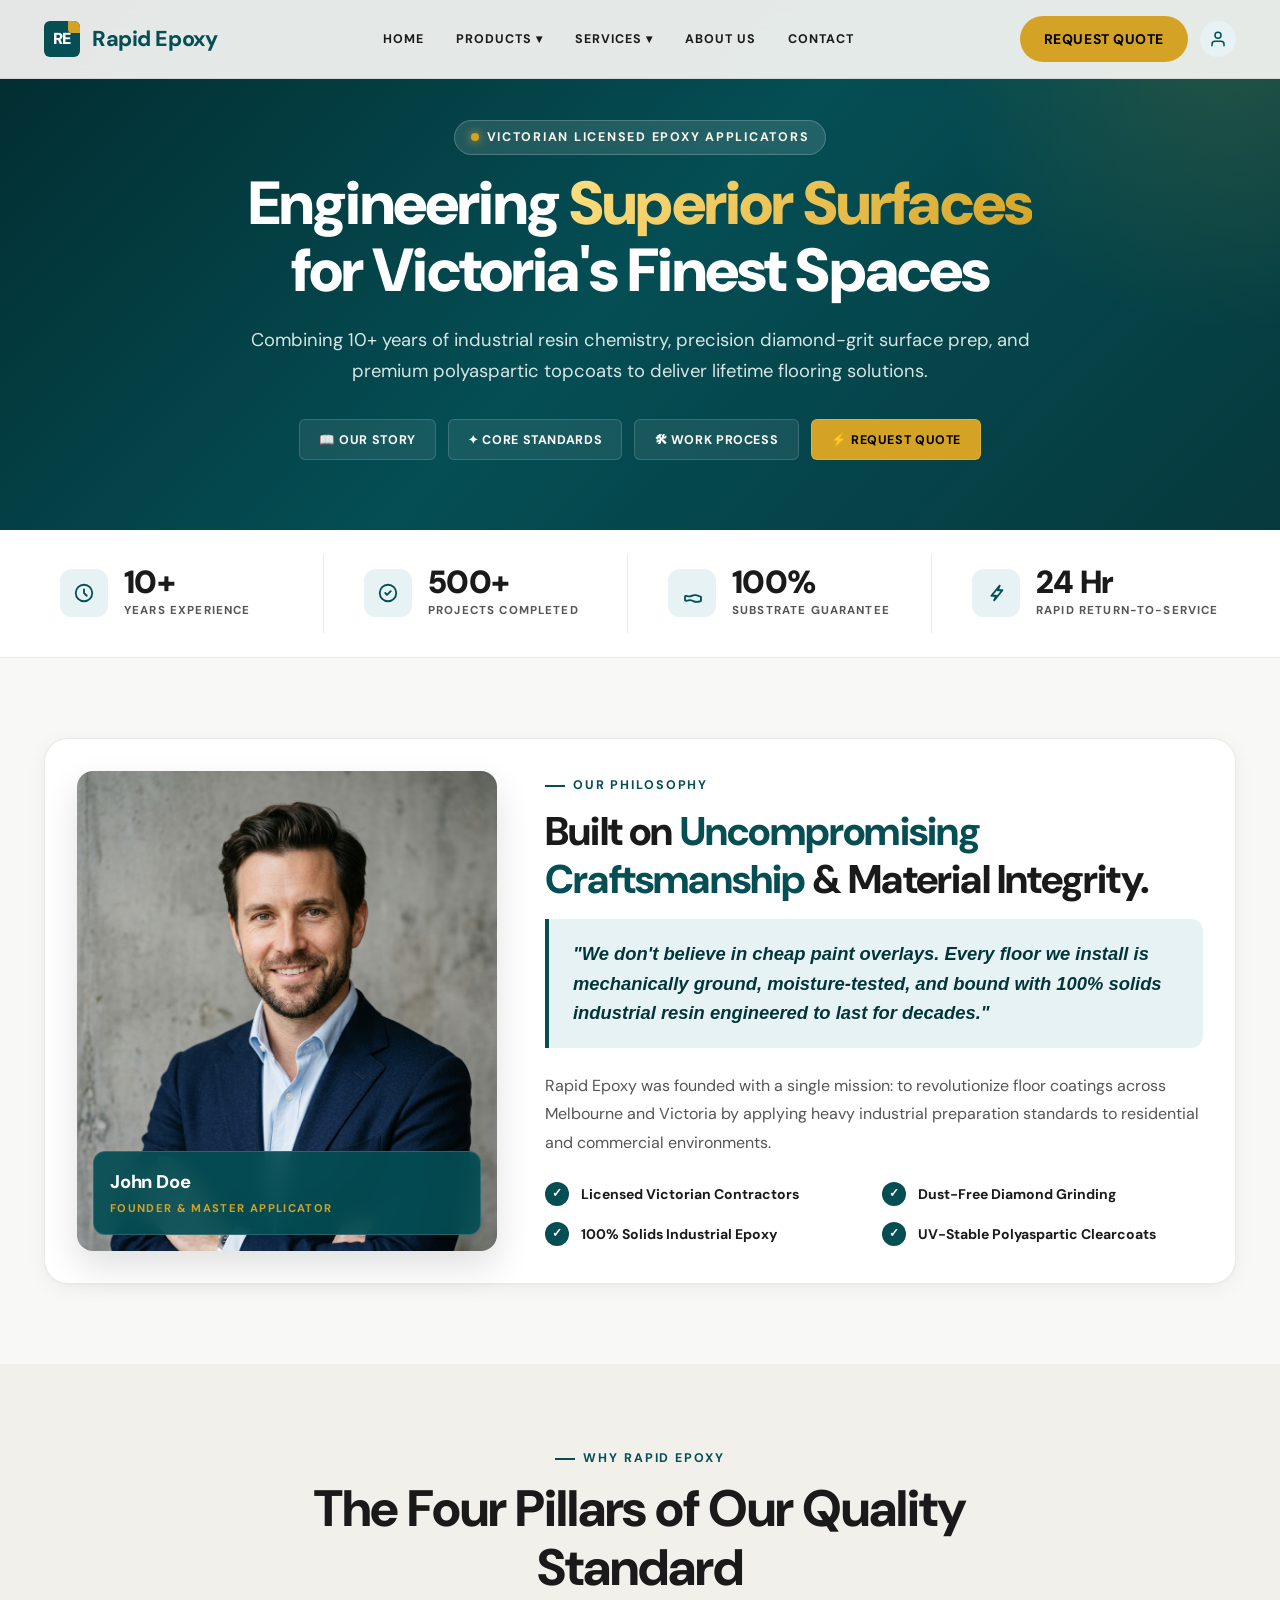
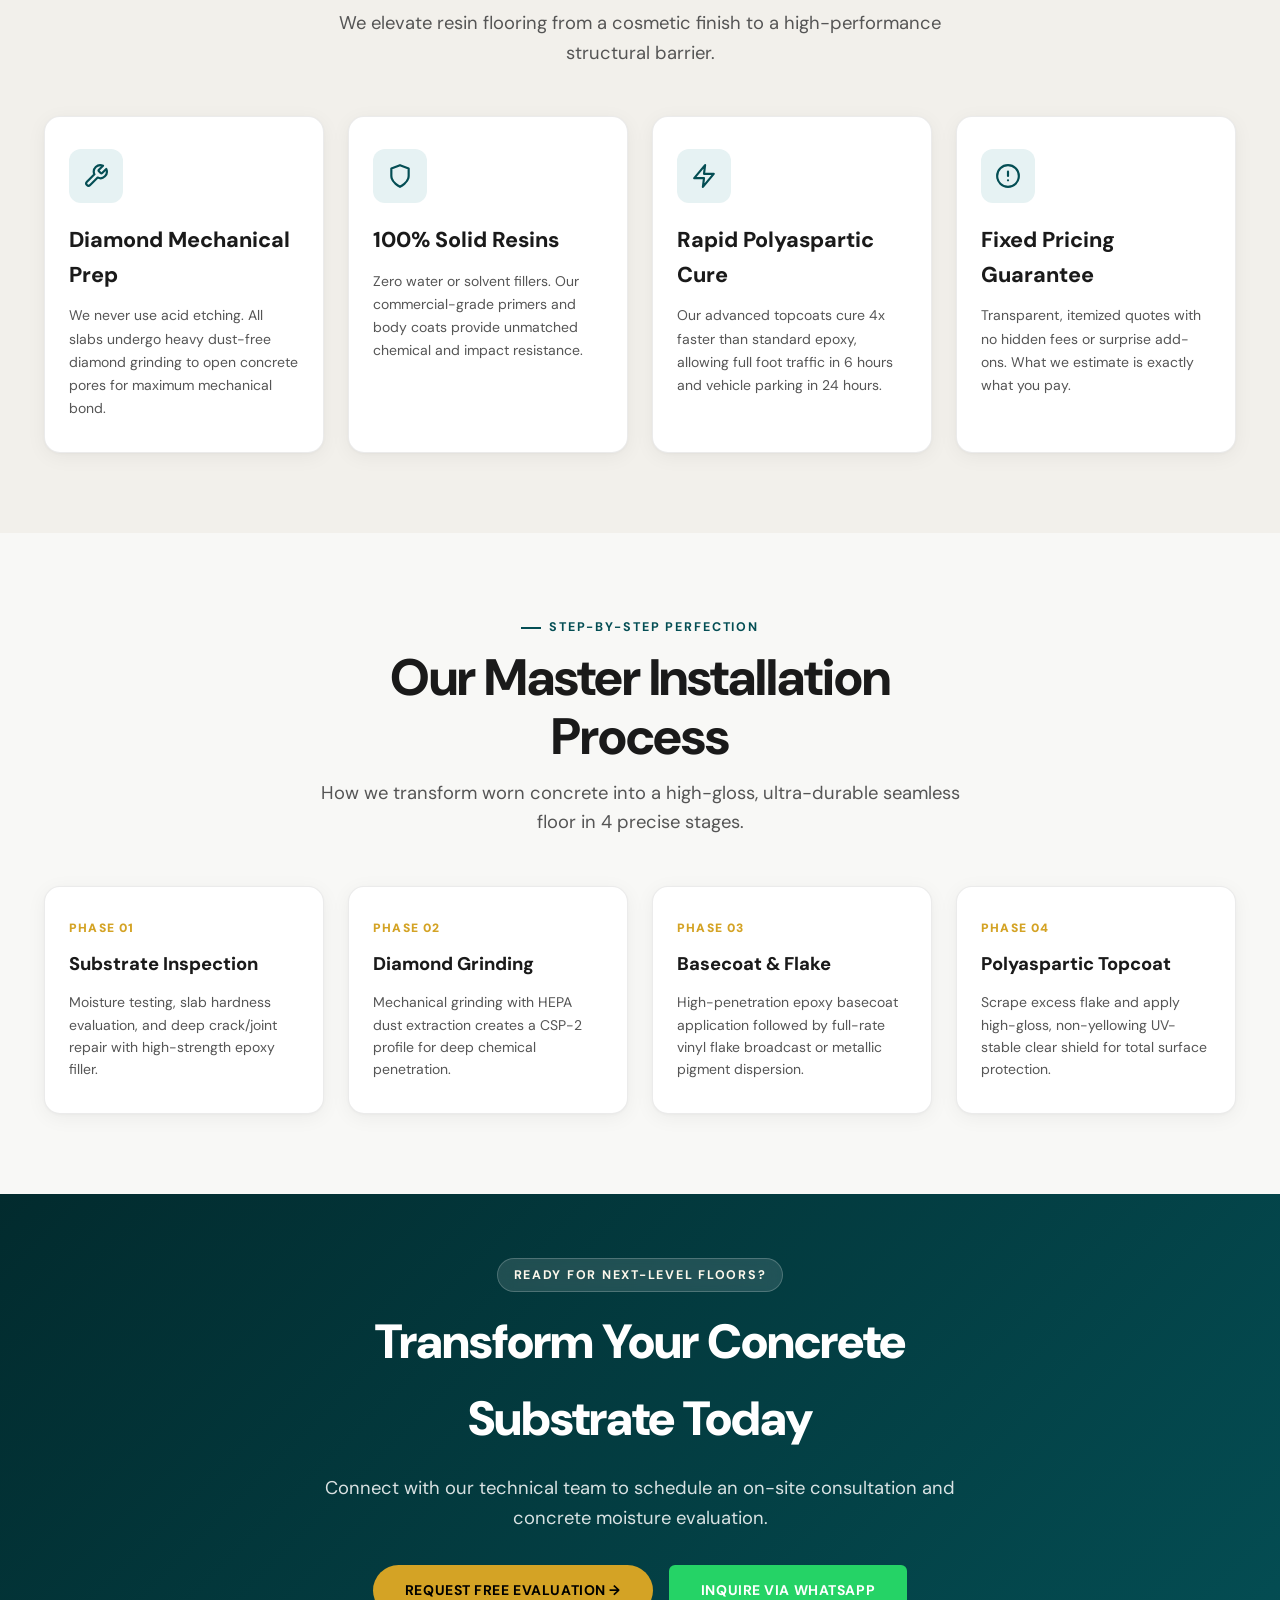
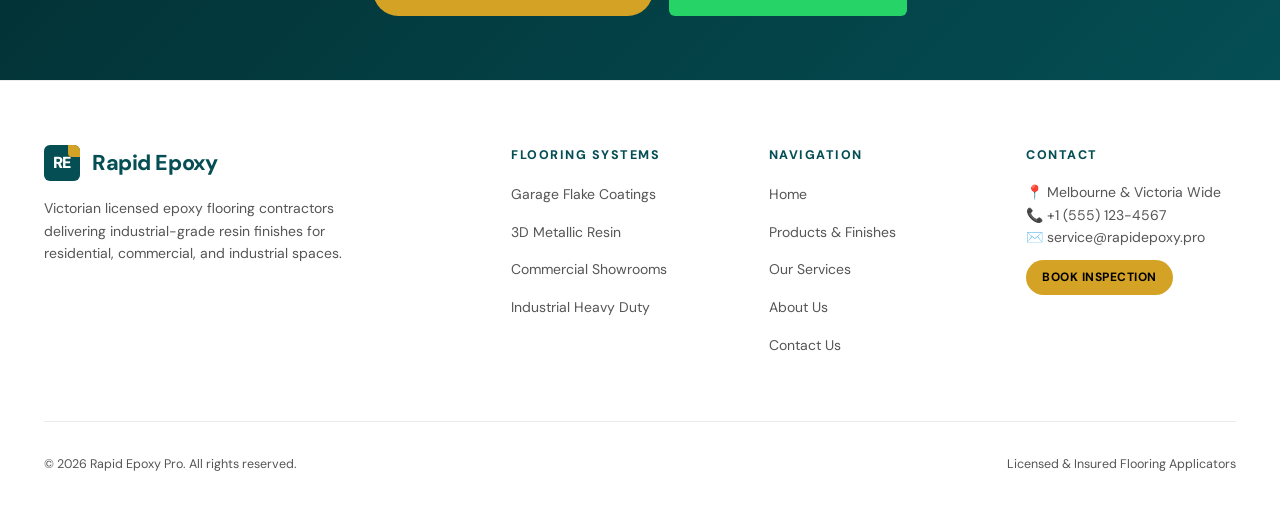
==== commit 39ed0f54: "feat: redesign About Us & Contact pages with modern aesthetic components, split layouts, system sele" ====
--- a/about.html
+++ b/about.html
@@ -3,8 +3,8 @@
 <head>
   <meta charset="UTF-8">
   <meta name="viewport" content="width=device-width, initial-scale=1.0">
-  <title>Rapid Epoxy — About &amp; Contact</title>
-  <meta name="description" content="Meet the team behind Rapid Epoxy and request a technical evaluation for your flooring project. Industrial-grade epoxy specialists serving Melbourne and Victoria.">
+  <title>Rapid Epoxy — About Us & Our Standards</title>
+  <meta name="description" content="Learn about Rapid Epoxy's 10+ years of industrial-grade epoxy flooring expertise, our master applicators, core standards, and floor installation process.">
 
   <!-- Google Fonts: DM Sans -->
   <link rel="preconnect" href="https://fonts.googleapis.com">
@@ -14,557 +14,6 @@
   <!-- CSS -->
   <link rel="stylesheet" href="css/tokens.css">
   <link rel="stylesheet" href="css/main.css">
-
-  <style>
-    /* ════════════════════════════════════════
-       ABOUT PAGE — specific styles
-    ════════════════════════════════════════ */
-
-    /* ── Page Hero ── */
-    .about-hero {
-      padding-top: 100px;
-      padding-bottom: var(--space-16);
-      background: #F2F0EB;
-      text-align: center;
-    }
-
-    .about-hero-eyebrow {
-      font-size: var(--text-xs);
-      font-weight: 700;
-      letter-spacing: 0.18em;
-      text-transform: uppercase;
-      color: var(--color-gold);
-      margin-bottom: var(--space-3);
-    }
-
-    .about-hero-title {
-      font-size: clamp(2rem, 5vw, 3rem);
-      font-weight: 800;
-      color: var(--color-ink);
-      letter-spacing: -0.025em;
-      line-height: 1.1;
-      margin-bottom: var(--space-5);
-    }
-
-    .about-hero-sub {
-      font-size: var(--text-md);
-      color: var(--color-muted);
-      max-width: 46ch;
-      margin: 0 auto;
-      line-height: 1.6;
-    }
-
-    /* ── Founder / About Section ── */
-    .about-founder-section {
-      background: #F7F5F0;
-      padding: var(--space-20) 0;
-    }
-
-    .founder-grid {
-      display: grid;
-      grid-template-columns: 380px 1fr;
-      gap: var(--space-16);
-      align-items: center;
-    }
-
-    /* Photo card with name overlay */
-    .founder-photo-wrap {
-      position: relative;
-      border-radius: var(--radius-md);
-      overflow: hidden;
-      box-shadow: 0 12px 40px rgba(0,0,0,0.14);
-    }
-
-    .founder-photo-wrap img {
-      width: 100%;
-      height: 440px;
-      object-fit: cover;
-      object-position: center top;
-      display: block;
-    }
-
-    .founder-name-card {
-      position: absolute;
-      bottom: 0;
-      left: 0;
-      right: 0;
-      background: rgba(255,255,255,0.96);
-      backdrop-filter: blur(8px);
-      padding: var(--space-4) var(--space-5);
-      border-top: 1px solid var(--color-border);
-    }
-
-    .founder-name {
-      font-size: var(--text-md);
-      font-weight: 800;
-      color: var(--color-ink);
-      margin-bottom: 2px;
-    }
-
-    .founder-role {
-      font-size: 0.65rem;
-      font-weight: 700;
-      letter-spacing: 0.12em;
-      text-transform: uppercase;
-      color: var(--color-muted);
-    }
-
-    /* Right side content */
-    .founder-content {
-      display: flex;
-      flex-direction: column;
-    }
-
-    .founder-heading {
-      font-size: clamp(1.6rem, 3vw, 2.2rem);
-      font-weight: 700;
-      color: var(--color-ink);
-      line-height: 1.25;
-      margin-bottom: var(--space-6);
-      letter-spacing: -0.02em;
-    }
-
-    .founder-heading em {
-      font-style: normal;
-      color: var(--color-teal);
-    }
-
-    .founder-text {
-      font-size: var(--text-base);
-      color: var(--color-muted);
-      line-height: 1.75;
-      margin-bottom: var(--space-10);
-      max-width: 52ch;
-    }
-
-    /* Stats row */
-    .founder-stats {
-      display: flex;
-      gap: var(--space-12);
-    }
-
-    .founder-stat-value {
-      font-size: clamp(2rem, 4vw, 2.8rem);
-      font-weight: 900;
-      color: var(--color-gold);
-      letter-spacing: -0.03em;
-      line-height: 1;
-      margin-bottom: var(--space-1);
-    }
-
-    .founder-stat-label {
-      font-size: 0.68rem;
-      font-weight: 700;
-      letter-spacing: 0.1em;
-      text-transform: uppercase;
-      color: var(--color-muted);
-    }
-
-    /* ── Contact / Form Section ── */
-    .about-contact-section {
-      background: #EBEBEB;
-      padding: var(--space-20) 0;
-    }
-
-    .contact-layout {
-      display: grid;
-      grid-template-columns: 340px 1fr;
-      gap: var(--space-10);
-      align-items: start;
-    }
-
-    /* Left panel */
-    .contact-left {
-      display: flex;
-      flex-direction: column;
-    }
-
-    .contact-eyebrow {
-      font-size: var(--text-xs);
-      font-weight: 700;
-      letter-spacing: 0.16em;
-      text-transform: uppercase;
-      color: var(--color-gold);
-      margin-bottom: var(--space-3);
-    }
-
-    .contact-heading {
-      font-size: clamp(1.5rem, 2.5vw, 2rem);
-      font-weight: 800;
-      color: var(--color-ink);
-      line-height: 1.2;
-      letter-spacing: -0.02em;
-      margin-bottom: var(--space-4);
-    }
-
-    .contact-subtext {
-      font-size: var(--text-sm);
-      color: var(--color-muted);
-      line-height: 1.65;
-      margin-bottom: var(--space-8);
-    }
-
-    /* WhatsApp button */
-    .btn-whatsapp-contact {
-      display: inline-flex;
-      align-items: center;
-      gap: var(--space-3);
-      background: var(--color-whatsapp);
-      color: #FFFFFF;
-      font-size: var(--text-xs);
-      font-weight: 800;
-      letter-spacing: 0.08em;
-      text-transform: uppercase;
-      padding: 0.85rem 1.4rem;
-      border-radius: var(--radius-sm);
-      text-decoration: none;
-      transition: background var(--dur-fast), transform var(--dur-fast);
-      width: fit-content;
-      margin-bottom: var(--space-10);
-    }
-
-    .btn-whatsapp-contact:hover {
-      background: var(--color-whatsapp-dark);
-      transform: translateY(-2px);
-    }
-
-    .btn-whatsapp-contact svg {
-      width: 18px; height: 18px;
-      fill: currentColor;
-    }
-
-    /* Contact detail items */
-    .contact-details {
-      display: flex;
-      flex-direction: column;
-      gap: var(--space-6);
-    }
-
-    .contact-detail-row {
-      display: flex;
-      align-items: flex-start;
-      gap: var(--space-4);
-    }
-
-    .contact-detail-icon {
-      width: 32px; height: 32px;
-      display: flex;
-      align-items: center;
-      justify-content: center;
-      flex-shrink: 0;
-      margin-top: 2px;
-    }
-
-    .contact-detail-icon svg {
-      width: 18px; height: 18px;
-      stroke: var(--color-teal);
-      fill: none;
-      stroke-width: 2;
-      stroke-linecap: round;
-      stroke-linejoin: round;
-    }
-
-    .contact-detail-label {
-      font-size: 0.62rem;
-      font-weight: 800;
-      letter-spacing: 0.12em;
-      text-transform: uppercase;
-      color: var(--color-muted);
-      margin-bottom: 2px;
-    }
-
-    .contact-detail-val {
-      font-size: var(--text-sm);
-      font-weight: 600;
-      color: var(--color-ink);
-      line-height: 1.5;
-    }
-
-    /* ── Form Card ── */
-    .form-card {
-      background: var(--color-surface);
-      border-radius: var(--radius-md);
-      padding: var(--space-8);
-      box-shadow: 0 4px 24px rgba(0,0,0,0.07);
-      border: 1px solid var(--color-border);
-      position: relative;
-    }
-
-    .form-card-avatar {
-      position: absolute;
-      top: var(--space-6);
-      right: var(--space-6);
-      width: 36px; height: 36px;
-      border-radius: 50%;
-      background: var(--color-teal-light);
-      color: var(--color-teal);
-      display: flex;
-      align-items: center;
-      justify-content: center;
-    }
-
-    .form-card-avatar svg {
-      width: 18px; height: 18px;
-      stroke: currentColor;
-      fill: none;
-      stroke-width: 2;
-      stroke-linecap: round;
-      stroke-linejoin: round;
-    }
-
-    /* Form layout */
-    .form-row-two {
-      display: grid;
-      grid-template-columns: 1fr 1fr;
-      gap: var(--space-4);
-    }
-
-    .fc-group {
-      display: flex;
-      flex-direction: column;
-      gap: 6px;
-      margin-bottom: var(--space-5);
-    }
-
-    .fc-label {
-      font-size: 0.65rem;
-      font-weight: 800;
-      letter-spacing: 0.1em;
-      text-transform: uppercase;
-      color: var(--color-muted);
-    }
-
-    .fc-input,
-    .fc-select,
-    .fc-textarea {
-      width: 100%;
-      padding: 0.75rem 0.9rem;
-      border: 1.5px solid #E0DED9;
-      border-radius: var(--radius-sm);
-      background: #FAFAF8;
-      color: var(--color-ink);
-      font-family: var(--font-sans);
-      font-size: var(--text-sm);
-      outline: none;
-      transition: border-color var(--dur-fast), background var(--dur-fast);
-      -webkit-appearance: none;
-      appearance: none;
-    }
-
-    .fc-input:focus,
-    .fc-select:focus,
-    .fc-textarea:focus {
-      border-color: var(--color-teal);
-      background: #FFFFFF;
-    }
-
-    .fc-input::placeholder,
-    .fc-textarea::placeholder {
-      color: #B0ADA8;
-    }
-
-    /* Select wrapper for custom arrow */
-    .fc-select-wrap {
-      position: relative;
-    }
-
-    .fc-select-wrap::after {
-      content: '';
-      position: absolute;
-      right: 14px;
-      top: 50%;
-      transform: translateY(-50%);
-      width: 0; height: 0;
-      border-left: 5px solid transparent;
-      border-right: 5px solid transparent;
-      border-top: 5px solid var(--color-muted);
-      pointer-events: none;
-    }
-
-    .fc-select {
-      padding-right: 2.5rem;
-      cursor: pointer;
-    }
-
-    .fc-textarea {
-      min-height: 100px;
-      resize: vertical;
-    }
-
-    /* Form footer */
-    .form-footer {
-      display: flex;
-      align-items: center;
-      justify-content: space-between;
-      gap: var(--space-4);
-      margin-top: var(--space-2);
-      flex-wrap: wrap;
-    }
-
-    .form-privacy-note {
-      font-size: 0.65rem;
-      color: var(--color-muted);
-      line-height: 1.5;
-      max-width: 28ch;
-    }
-
-    .btn-submit-form {
-      display: inline-flex;
-      align-items: center;
-      gap: var(--space-2);
-      background: var(--color-gold);
-      color: #000;
-      font-size: var(--text-xs);
-      font-weight: 800;
-      letter-spacing: 0.08em;
-      text-transform: uppercase;
-      padding: 0.85rem 1.5rem;
-      border-radius: var(--radius-sm);
-      border: none;
-      cursor: pointer;
-      transition: background var(--dur-fast), transform var(--dur-fast), box-shadow var(--dur-fast);
-      white-space: nowrap;
-    }
-
-    .btn-submit-form:hover {
-      background: var(--color-gold-hover);
-      transform: translateY(-2px);
-      box-shadow: var(--shadow-gold);
-    }
-
-    /* ── Footer (dark teal variant from reference) ── */
-    .about-footer {
-      background: #0D2B2E;
-      padding: var(--space-16) 0 var(--space-8);
-    }
-
-    .about-footer-grid {
-      display: grid;
-      grid-template-columns: 1.6fr 1fr 1fr;
-      gap: var(--space-10);
-      margin-bottom: var(--space-12);
-    }
-
-    .about-footer-logo {
-      width: 36px; height: 36px;
-      background: rgba(255,255,255,0.15);
-      border-radius: var(--radius-sm);
-      margin-bottom: var(--space-4);
-      display: flex;
-      align-items: center;
-      justify-content: center;
-    }
-
-    .about-footer-logo-inner {
-      width: 18px; height: 18px;
-      background: #FFFFFF;
-      border-radius: 2px;
-    }
-
-    .about-footer-tagline {
-      font-size: var(--text-sm);
-      color: rgba(255,255,255,0.5);
-      line-height: 1.65;
-      max-width: 30ch;
-    }
-
-    .about-footer-col-title {
-      font-size: 0.62rem;
-      font-weight: 800;
-      letter-spacing: 0.15em;
-      text-transform: uppercase;
-      color: rgba(255,255,255,0.4);
-      margin-bottom: var(--space-5);
-    }
-
-    .about-footer-links {
-      list-style: none;
-      display: flex;
-      flex-direction: column;
-      gap: var(--space-3);
-    }
-
-    .about-footer-links a {
-      font-size: var(--text-sm);
-      color: rgba(255,255,255,0.65);
-      text-decoration: none;
-      transition: color var(--dur-fast);
-    }
-
-    .about-footer-links a:hover {
-      color: #FFFFFF;
-    }
-
-    .about-footer-bottom {
-      border-top: 1px solid rgba(255,255,255,0.08);
-      padding-top: var(--space-6);
-      display: flex;
-      align-items: center;
-      justify-content: space-between;
-      font-size: 0.62rem;
-      font-weight: 700;
-      letter-spacing: 0.1em;
-      text-transform: uppercase;
-      color: rgba(255,255,255,0.35);
-    }
-
-    /* ── Success toast ── */
-    .form-toast {
-      display: none;
-      align-items: center;
-      gap: var(--space-3);
-      background: #E8F8F0;
-      border: 1px solid #6ECFA0;
-      border-radius: var(--radius-sm);
-      padding: var(--space-4) var(--space-5);
-      font-size: var(--text-sm);
-      font-weight: 600;
-      color: #1A7A4A;
-      margin-top: var(--space-4);
-    }
-
-    .form-toast.show {
-      display: flex;
-    }
-
-    /* ── Input focus ring animation ── */
-    .fc-input,
-    .fc-select,
-    .fc-textarea {
-      transition: border-color 200ms, box-shadow 200ms, background 200ms;
-    }
-
-    .fc-input:focus,
-    .fc-select:focus,
-    .fc-textarea:focus {
-      border-color: var(--color-teal);
-      background: #FFFFFF;
-      box-shadow: 0 0 0 3px rgba(4, 78, 84, 0.1);
-    }
-
-    /* ── Counter animation ── */
-    .count-up {
-      display: inline-block;
-    }
-
-    /* ── Responsive ── */
-    @media (max-width: 1024px) {
-      .founder-grid { grid-template-columns: 1fr; gap: var(--space-10); }
-      .founder-photo-wrap img { height: 360px; }
-      .contact-layout { grid-template-columns: 1fr; }
-      .about-footer-grid { grid-template-columns: 1fr 1fr; }
-    }
-
-    @media (max-width: 768px) {
-      .founder-stats { gap: var(--space-8); }
-      .founder-photo-wrap img { height: 300px; }
-      .form-row-two { grid-template-columns: 1fr; }
-      .form-footer { flex-direction: column; align-items: flex-start; }
-      .btn-submit-form { width: 100%; justify-content: center; }
-      .about-footer-grid { grid-template-columns: 1fr; gap: var(--space-8); }
-      .about-footer-bottom { flex-direction: column; gap: var(--space-3); text-align: center; }
-    }
-  </style>
 </head>
 <body>
 
@@ -585,14 +34,14 @@
           <li><a href="index.html" class="nav-link">Home</a></li>
           <li><a href="products.html" class="nav-link">Products ▾</a></li>
           <li><a href="services.html" class="nav-link">Services ▾</a></li>
-          <li><a href="about.html" class="nav-link">Contact ▾</a></li>
+          <li><a href="about.html" class="nav-link active">About Us</a></li>
+          <li><a href="contact.html" class="nav-link">Contact</a></li>
         </ul>
       </nav>
 
       <!-- Header Actions -->
       <div style="display:flex; align-items:center; gap:var(--space-3);">
-        <a href="about.html#contact" class="btn btn-gold">Request Quote</a>
-        <!-- Avatar icon -->
+        <a href="contact.html" class="btn btn-gold">Request Quote</a>
         <a href="account.html" style="width:36px;height:36px;border-radius:50%;background:var(--color-teal-light);display:flex;align-items:center;justify-content:center;cursor:pointer;text-decoration:none;" aria-label="Account">
           <svg width="18" height="18" viewBox="0 0 24 24" fill="none" stroke="var(--color-teal)" stroke-width="2" stroke-linecap="round" stroke-linejoin="round">
             <path d="M20 21v-2a4 4 0 0 0-4-4H8a4 4 0 0 0-4 4v2"/><circle cx="12" cy="7" r="4"/>
@@ -601,513 +50,358 @@
       </div>
 
       <!-- Mobile Toggle -->
-      <button class="mobile-toggle" id="mobileToggle" aria-label="Toggle mobile menu">☰</button>
+      <button class="mobile-toggle nav-toggle" id="mobileToggle" aria-label="Toggle mobile menu">☰</button>
     </div>
   </header>
 
   <!-- Mobile Menu Drawer Overlay -->
-  <div class="mobile-menu-overlay" id="mobileMenu">
+  <div class="mobile-menu-overlay mobile-nav" id="mobileMenu">
     <a href="index.html" class="mobile-nav-link">Home</a>
     <a href="products.html" class="mobile-nav-link">Products &amp; Finishes</a>
     <a href="services.html" class="mobile-nav-link">Our Services</a>
-    <a href="about.html" class="mobile-nav-link">About Us &amp; Contact</a>
-    <a href="about.html#contact" class="btn btn-gold" style="margin-top:var(--space-4);">Request Quote</a>
+    <a href="about.html" class="mobile-nav-link">About Us</a>
+    <a href="contact.html" class="mobile-nav-link">Contact Us</a>
+    <a href="contact.html" class="btn btn-gold" style="margin-top:var(--space-4);">Request Quote</a>
   </div>
 
   <main id="main-content">
 
     <!-- ═══════════════════════════════════════
-         HERO
-    ═══════════════════════════════════════ -->
-    <section class="about-hero">
+         HERO SECTION
+    ═══════════════════════════════════════ -->
+    <section class="about-hero-modern">
       <div class="container">
-        <p class="about-hero-eyebrow">Get In Touch</p>
-        <h1 class="about-hero-title">About &amp; Contact</h1>
-        <p class="about-hero-sub">
-          We combine technical expertise with premium materials to deliver flooring solutions that endure.
+        <div class="about-hero-inner">
+          <div class="hero-pill-badge">
+            <span class="pulse-dot"></span>
+            <span>Victorian Licensed Epoxy Applicators</span>
+          </div>
+          <h1 class="hero-title">
+            Engineering <em>Superior Surfaces</em> for Victoria's Finest Spaces
+          </h1>
+          <p class="hero-sub">
+            Combining 10+ years of industrial resin chemistry, precision diamond-grit surface prep, and premium polyaspartic topcoats to deliver lifetime flooring solutions.
+          </p>
+          <div class="hero-quick-nav">
+            <a href="#our-story" class="hero-quick-link">📖 Our Story</a>
+            <a href="#values" class="hero-quick-link">✦ Core Standards</a>
+            <a href="#process" class="hero-quick-link">🛠 Work Process</a>
+            <a href="contact.html" class="hero-quick-link" style="background:var(--color-gold); color:#000;">⚡ Request Quote</a>
+          </div>
+        </div>
+      </div>
+    </section>
+
+    <!-- ═══════════════════════════════════════
+         STATS METRICS BAR
+    ═══════════════════════════════════════ -->
+    <section class="about-stats-bar">
+      <div class="container">
+        <div class="stats-grid-4">
+
+          <div class="stat-item-box">
+            <div class="stat-icon-circle">
+              <svg width="22" height="22" viewBox="0 0 24 24" fill="none" stroke="currentColor" stroke-width="2" stroke-linecap="round" stroke-linejoin="round">
+                <path d="M12 8v4l3 3m6-3a9 9 0 11-18 0 9 9 0 0118 0z"/>
+              </svg>
+            </div>
+            <div>
+              <div class="stat-number"><span data-count="10" data-suffix="+">10+</span></div>
+              <div class="stat-title">Years Experience</div>
+            </div>
+          </div>
+
+          <div class="stat-item-box">
+            <div class="stat-icon-circle">
+              <svg width="22" height="22" viewBox="0 0 24 24" fill="none" stroke="currentColor" stroke-width="2" stroke-linecap="round" stroke-linejoin="round">
+                <path d="M9 12l2 2 4-4m6 2a9 9 0 11-18 0 9 9 0 0118 0z"/>
+              </svg>
+            </div>
+            <div>
+              <div class="stat-number"><span data-count="500" data-suffix="+">500+</span></div>
+              <div class="stat-title">Projects Completed</div>
+            </div>
+          </div>
+
+          <div class="stat-item-box">
+            <div class="stat-icon-circle">
+              <svg width="22" height="22" viewBox="0 0 24 24" fill="none" stroke="currentColor" stroke-width="2" stroke-linecap="round" stroke-linejoin="round">
+                <path d="M19.428 15.428a2 2 0 00-1.022-.547l-2.387-.477a6 6 0 00-3.86.517l-.318.158a6 6 0 01-3.86.517L5.6 15.12a1 1 0 00-1.2.98v3.4a1 1 0 001.2.98l2.387-.477a8 8 0 015.147.69l.318.158a8 8 0 005.147.69l2.387-.477a1 1 0 00.83-.98v-3.4a1 1 0 00-.882-.975z"/>
+              </svg>
+            </div>
+            <div>
+              <div class="stat-number">100%</div>
+              <div class="stat-title">Substrate Guarantee</div>
+            </div>
+          </div>
+
+          <div class="stat-item-box">
+            <div class="stat-icon-circle">
+              <svg width="22" height="22" viewBox="0 0 24 24" fill="none" stroke="currentColor" stroke-width="2" stroke-linecap="round" stroke-linejoin="round">
+                <path d="M12 15l-2 5l9-11h-5l2-5l-9 11h5z"/>
+              </svg>
+            </div>
+            <div>
+              <div class="stat-number">24 Hr</div>
+              <div class="stat-title">Rapid Return-to-Service</div>
+            </div>
+          </div>
+
+        </div>
+      </div>
+    </section>
+
+    <!-- ═══════════════════════════════════════
+         FOUNDER SPOTLIGHT SECTION
+    ═══════════════════════════════════════ -->
+    <section class="about-founder-premium" id="our-story">
+      <div class="container">
+        <div class="founder-split-card">
+
+          <!-- Image Side -->
+          <div class="founder-img-frame">
+            <img src="img/founder.jpg" alt="John Doe — Founder & Lead Technician at Rapid Epoxy">
+            <div class="founder-badge-ribbon">
+              <div class="founder-badge-name">John Doe</div>
+              <div class="founder-badge-title">Founder &amp; Master Applicator</div>
+            </div>
+          </div>
+
+          <!-- Story Side -->
+          <div class="founder-story-body">
+            <span class="eyebrow">Our Philosophy</span>
+            <h2 class="story-heading">
+              Built on <span>Uncompromising Craftsmanship</span> &amp; Material Integrity.
+            </h2>
+            <div class="founder-quote-box">
+              "We don't believe in cheap paint overlays. Every floor we install is mechanically ground, moisture-tested, and bound with 100% solids industrial resin engineered to last for decades."
+            </div>
+            <p class="story-paragraph">
+              Rapid Epoxy was founded with a single mission: to revolutionize floor coatings across Melbourne and Victoria by applying heavy industrial preparation standards to residential and commercial environments.
+            </p>
+
+            <div class="founder-highlights">
+              <div class="highlight-check-item">
+                <div class="highlight-check-icon">✓</div>
+                <span>Licensed Victorian Contractors</span>
+              </div>
+              <div class="highlight-check-item">
+                <div class="highlight-check-icon">✓</div>
+                <span>Dust-Free Diamond Grinding</span>
+              </div>
+              <div class="highlight-check-item">
+                <div class="highlight-check-icon">✓</div>
+                <span>100% Solids Industrial Epoxy</span>
+              </div>
+              <div class="highlight-check-item">
+                <div class="highlight-check-icon">✓</div>
+                <span>UV-Stable Polyaspartic Clearcoats</span>
+              </div>
+            </div>
+
+          </div>
+
+        </div>
+      </div>
+    </section>
+
+    <!-- ═══════════════════════════════════════
+         CORE VALUES & STANDARDS
+    ═══════════════════════════════════════ -->
+    <section class="section-values" id="values">
+      <div class="container">
+        <div class="values-header">
+          <span class="eyebrow">Why Rapid Epoxy</span>
+          <h2 class="section-title">The Four Pillars of Our Quality Standard</h2>
+          <p class="section-desc">
+            We elevate resin flooring from a cosmetic finish to a high-performance structural barrier.
+          </p>
+        </div>
+
+        <div class="values-grid-4">
+
+          <div class="value-card">
+            <div class="value-icon-box">
+              <svg width="26" height="26" viewBox="0 0 24 24" fill="none" stroke="currentColor" stroke-width="2" stroke-linecap="round" stroke-linejoin="round">
+                <path d="M14.7 6.3a1 1 0 0 0 0 1.4l1.6 1.6a1 1 0 0 0 1.4 0l3.77-3.77a6 6 0 0 1-7.94 7.94l-6.91 6.91a2.12 2.12 0 0 1-3-3l6.91-6.91a6 6 0 0 1 7.94-7.94l-3.76 3.76z"/>
+              </svg>
+            </div>
+            <h3 class="value-card-title">Diamond Mechanical Prep</h3>
+            <p class="value-card-desc">
+              We never use acid etching. All slabs undergo heavy dust-free diamond grinding to open concrete pores for maximum mechanical bond.
+            </p>
+          </div>
+
+          <div class="value-card">
+            <div class="value-icon-box">
+              <svg width="26" height="26" viewBox="0 0 24 24" fill="none" stroke="currentColor" stroke-width="2" stroke-linecap="round" stroke-linejoin="round">
+                <path d="M12 22s8-4 8-10V5l-8-3-8 3v7c0 6 8 10 8 10z"/>
+              </svg>
+            </div>
+            <h3 class="value-card-title">100% Solid Resins</h3>
+            <p class="value-card-desc">
+              Zero water or solvent fillers. Our commercial-grade primers and body coats provide unmatched chemical and impact resistance.
+            </p>
+          </div>
+
+          <div class="value-card">
+            <div class="value-icon-box">
+              <svg width="26" height="26" viewBox="0 0 24 24" fill="none" stroke="currentColor" stroke-width="2" stroke-linecap="round" stroke-linejoin="round">
+                <path d="M13 2L3 14h9l-1 8 10-12h-9l1-8z"/>
+              </svg>
+            </div>
+            <h3 class="value-card-title">Rapid Polyaspartic Cure</h3>
+            <p class="value-card-desc">
+              Our advanced topcoats cure 4x faster than standard epoxy, allowing full foot traffic in 6 hours and vehicle parking in 24 hours.
+            </p>
+          </div>
+
+          <div class="value-card">
+            <div class="value-icon-box">
+              <svg width="26" height="26" viewBox="0 0 24 24" fill="none" stroke="currentColor" stroke-width="2" stroke-linecap="round" stroke-linejoin="round">
+                <circle cx="12" cy="12" r="10"/><line x1="12" y1="8" x2="12" y2="12"/><line x1="12" y1="16" x2="12.01" y2="16"/>
+              </svg>
+            </div>
+            <h3 class="value-card-title">Fixed Pricing Guarantee</h3>
+            <p class="value-card-desc">
+              Transparent, itemized quotes with no hidden fees or surprise add-ons. What we estimate is exactly what you pay.
+            </p>
+          </div>
+
+        </div>
+      </div>
+    </section>
+
+    <!-- ═══════════════════════════════════════
+         PROCESS STEPS TIMELINE
+    ═══════════════════════════════════════ -->
+    <section class="section-process" id="process">
+      <div class="container">
+        <div class="values-header">
+          <span class="eyebrow">Step-By-Step Perfection</span>
+          <h2 class="section-title">Our Master Installation Process</h2>
+          <p class="section-desc">
+            How we transform worn concrete into a high-gloss, ultra-durable seamless floor in 4 precise stages.
+          </p>
+        </div>
+
+        <div class="process-grid-4">
+
+          <div class="process-step-card">
+            <span class="step-num-badge">Phase 01</span>
+            <h3 class="step-title">Substrate Inspection</h3>
+            <p class="step-desc">
+              Moisture testing, slab hardness evaluation, and deep crack/joint repair with high-strength epoxy filler.
+            </p>
+          </div>
+
+          <div class="process-step-card">
+            <span class="step-num-badge">Phase 02</span>
+            <h3 class="step-title">Diamond Grinding</h3>
+            <p class="step-desc">
+              Mechanical grinding with HEPA dust extraction creates a CSP-2 profile for deep chemical penetration.
+            </p>
+          </div>
+
+          <div class="process-step-card">
+            <span class="step-num-badge">Phase 03</span>
+            <h3 class="step-title">Basecoat &amp; Flake</h3>
+            <p class="step-desc">
+              High-penetration epoxy basecoat application followed by full-rate vinyl flake broadcast or metallic pigment dispersion.
+            </p>
+          </div>
+
+          <div class="process-step-card">
+            <span class="step-num-badge">Phase 04</span>
+            <h3 class="step-title">Polyaspartic Topcoat</h3>
+            <p class="step-desc">
+              Scrape excess flake and apply high-gloss, non-yellowing UV-stable clear shield for total surface protection.
+            </p>
+          </div>
+
+        </div>
+      </div>
+    </section>
+
+    <!-- ═══════════════════════════════════════
+         CTA BANNER
+    ═══════════════════════════════════════ -->
+    <section style="padding:var(--space-16) 0; background:linear-gradient(135deg, #022b2e 0%, #044E54 100%); color:#FFFFFF; text-align:center;">
+      <div class="container" style="max-width:760px;">
+        <span class="hero-pill-badge" style="margin-bottom:var(--space-3);">Ready for Next-Level Floors?</span>
+        <h2 style="font-size:clamp(2rem, 4vw, 3rem); font-weight:900; margin-bottom:var(--space-4); letter-spacing:-0.02em;">
+          Transform Your Concrete Substrate Today
+        </h2>
+        <p style="font-size:var(--text-md); color:rgba(255,255,255,0.85); margin-bottom:var(--space-8); line-height:1.6;">
+          Connect with our technical team to schedule an on-site consultation and concrete moisture evaluation.
         </p>
-      </div>
-    </section>
-
-    <!-- ═══════════════════════════════════════
-         APPLICATION CATEGORIES
-    ═══════════════════════════════════════ -->
-    <section class="section-categories" id="categories">
-      <div class="container">
-
-        <div class="categories-header reveal">
-          <span class="eyebrow">Flooring Solutions</span>
-          <p class="section-desc">
-            Tailored epoxy systems engineered to meet the specific demands of your environment, balancing structural integrity with architectural design.
+        <div style="display:flex; justify-content:center; gap:var(--space-4); flex-wrap:wrap;">
+          <a href="contact.html" class="btn btn-gold" style="font-size:var(--text-sm); padding:0.9rem 2rem;">Request Free Evaluation →</a>
+          <a href="https://wa.me/61390004821?text=Hi%20Rapid%20Epoxy%2C%20I'd%20like%20a%20technical%20quote." target="_blank" rel="noopener" class="btn btn-whatsapp" style="font-size:var(--text-sm); padding:0.9rem 2rem;">Inquire via WhatsApp</a>
+        </div>
+      </div>
+    </section>
+
+  </main>
+
+  <!-- ═══════════════════════════════════════
+       FOOTER
+  ═══════════════════════════════════════ -->
+  <footer class="site-footer">
+    <div class="container">
+      
+      <div class="footer-grid">
+        <div>
+          <a href="index.html" class="logo-brand">
+            <div class="logo-monogram">RE</div>
+            <span>Rapid Epoxy</span>
+          </a>
+          <p class="footer-brand-desc">
+            Victorian licensed epoxy flooring contractors delivering industrial-grade resin finishes for residential, commercial, and industrial spaces.
           </p>
         </div>
 
-        <div class="categories-grid">
-
-          <!-- Residential -->
-          <a href="products.html" class="category-card reveal" data-delay="1" id="cat-residential">
-            <div class="category-img-wrap">
-              <img src="img/residential_epoxy.jpg" alt="Residential Garage Epoxy Floor" class="category-img">
-            </div>
-            <div class="category-body">
-              <div class="category-title-row">
-                <h2 class="category-title">Residential</h2>
-                <div class="category-arrow">→</div>
-              </div>
-              <p class="category-desc">
-                Elevate your home with seamless easy-to-clean surfaces. Perfect for garages, basements, and living areas where aesthetics meet durability.
-              </p>
-              <div class="category-tags">
-                <span class="category-tag">Flake Systems</span>
-                <span class="category-tag">UV Stable</span>
-              </div>
-            </div>
-          </a>
-
-          <!-- Commercial -->
-          <a href="services.html" class="category-card reveal" data-delay="2" id="cat-commercial">
-            <div class="category-img-wrap">
-              <img src="img/commercial_epoxy.jpg" alt="Commercial Epoxy Showroom Floor" class="category-img">
-            </div>
-            <div class="category-body">
-              <div class="category-title-row">
-                <h2 class="category-title">Commercial</h2>
-                <div class="category-arrow">→</div>
-              </div>
-              <p class="category-desc">
-                Impress clients with high-gloss, durable finishes. Designed for retail spaces, showrooms, and offices where presentation drives performance.
-              </p>
-              <div class="category-tags">
-                <span class="category-tag">Metallic Finishes</span>
-                <span class="category-tag tag-gold">High Traffic</span>
-              </div>
-            </div>
-          </a>
-
-          <!-- Industrial -->
-          <a href="services.html" class="category-card reveal" data-delay="3" id="cat-industrial">
-            <div class="category-img-wrap">
-              <img src="img/industrial_epoxy.jpg" alt="Industrial Warehouse Epoxy Floor" class="category-img">
-            </div>
-            <div class="category-body">
-              <div class="category-title-row">
-                <h2 class="category-title">Industrial</h2>
-                <div class="category-arrow">→</div>
-              </div>
-              <p class="category-desc">
-                Heavy-duty coatings built to withstand extreme mechanical stress, chemical spills, and heavy machinery for demanding warehouse environments.
-              </p>
-              <div class="category-tags">
-                <span class="category-tag">Chemical Resistant</span>
-                <span class="category-tag tag-gold">Anti-Slip</span>
-              </div>
-            </div>
-          </a>
-
-        </div>
-
-      </div>
-    </section>
-
-    <!-- ═══════════════════════════════════════
-         FOUNDER / ABOUT SECTION
-    ═══════════════════════════════════════ -->
-    <section class="about-founder-section" id="about">
-      <div class="container">
-        <div class="founder-grid">
-
-          <!-- Photo -->
-          <div class="founder-photo-wrap reveal">
-            <img src="img/founder.jpg" alt="John Doe — Founder and Lead Technician">
-            <div class="founder-name-card">
-              <div class="founder-name">John Doe</div>
-              <div class="founder-role">Founder &amp; Lead Technician</div>
-            </div>
-          </div>
-
-          <!-- Content -->
-          <div class="founder-content reveal" data-delay="1">
-            <h2 class="founder-heading">
-              A decade of engineering <em>superior surfaces.</em>
-            </h2>
-            <p class="founder-text">
-              With over 10 years of specialized experience in industrial and commercial epoxy applications, Rapid Epoxy was founded on a simple principle: flooring should not just cover a surface, it should enhance the operational integrity of the space.
-            </p>
-
-            <div class="founder-stats">
-              <div>
-                <div class="founder-stat-value">
-                  <span class="count-up" data-target="10">0</span>+
-                </div>
-                <div class="founder-stat-label">Years Experience</div>
-              </div>
-              <div>
-                <div class="founder-stat-value">
-                  <span class="count-up" data-target="500">0</span>+
-                </div>
-                <div class="founder-stat-label">Projects Completed</div>
-              </div>
-            </div>
-          </div>
-
-        </div>
-      </div>
-    </section>
-
-    <!-- ═══════════════════════════════════════
-         CONTACT & FORM SECTION
-    ═══════════════════════════════════════ -->
-    <section class="about-contact-section" id="contact">
-      <div class="container">
-        <div class="contact-layout">
-
-          <!-- Left Panel -->
-          <div class="contact-left reveal">
-            <p class="contact-eyebrow">Start Your Project</p>
-            <h2 class="contact-heading">Request a Technical Evaluation</h2>
-            <p class="contact-subtext">
-              Reach out to schedule an on-site consultation. We'll assess your concrete substrate and recommend the optimal resinous system.
-            </p>
-
-            <!-- WhatsApp CTA -->
-            <a href="https://wa.me/61390004821?text=Hi%20Rapid%20Epoxy%2C%20I'd%20like%20a%20technical%20evaluation."
-               target="_blank" rel="noopener"
-               class="btn-whatsapp-contact"
-               id="whatsappCta">
-              <!-- WhatsApp SVG icon -->
-              <svg viewBox="0 0 24 24" aria-hidden="true">
-                <path d="M17.472 14.382c-.297-.149-1.758-.867-2.03-.967-.273-.099-.471-.148-.67.15-.197.297-.767.966-.94 1.164-.173.199-.347.223-.644.075-.297-.15-1.255-.463-2.39-1.475-.883-.788-1.48-1.761-1.653-2.059-.173-.297-.018-.458.13-.606.134-.133.298-.347.446-.52.149-.174.198-.298.298-.497.099-.198.05-.371-.025-.52-.075-.149-.669-1.612-.916-2.207-.242-.579-.487-.5-.669-.51-.173-.008-.371-.01-.57-.01-.198 0-.52.074-.792.372-.272.297-1.04 1.016-1.04 2.479 0 1.462 1.065 2.875 1.213 3.074.149.198 2.096 3.2 5.077 4.487.709.306 1.262.489 1.694.625.712.227 1.36.195 1.871.118.571-.085 1.758-.719 2.006-1.413.248-.694.248-1.289.173-1.413-.074-.124-.272-.198-.57-.347m-5.421 7.403h-.004a9.87 9.87 0 0 1-5.031-1.378l-.361-.214-3.741.982.998-3.648-.235-.374a9.86 9.86 0 0 1-1.51-5.26c.001-5.45 4.436-9.884 9.888-9.884 2.64 0 5.122 1.03 6.988 2.898a9.825 9.825 0 0 1 2.893 6.994c-.003 5.45-4.437 9.884-9.885 9.884m8.413-18.297A11.815 11.815 0 0 0 12.05 0C5.495 0 .16 5.335.157 11.892c0 2.096.547 4.142 1.588 5.945L.057 24l6.305-1.654a11.882 11.882 0 0 0 5.683 1.448h.005c6.554 0 11.89-5.335 11.893-11.893a11.821 11.821 0 0 0-3.48-8.413z"/>
-              </svg>
-              Inquire via WhatsApp
-            </a>
-
-            <!-- Contact Details -->
-            <div class="contact-details">
-              <div class="contact-detail-row">
-                <div class="contact-detail-icon">
-                  <svg viewBox="0 0 24 24"><path d="M21 10c0 7-9 13-9 13s-9-6-9-13a9 9 0 0 1 18 0z"/><circle cx="12" cy="10" r="3"/></svg>
-                </div>
-                <div class="contact-detail-body">
-                  <div class="contact-detail-label">Headquarters</div>
-                  <div class="contact-detail-val">1360 Epoxy Road, Suite 400<br>Industrial District, NY 10001</div>
-                </div>
-              </div>
-
-              <div class="contact-detail-row">
-                <div class="contact-detail-icon">
-                  <svg viewBox="0 0 24 24"><path d="M22 16.92v3a2 2 0 0 1-2.18 2 19.79 19.79 0 0 1-8.63-3.07 19.5 19.5 0 0 1-6-6 19.79 19.79 0 0 1-3.07-8.67A2 2 0 0 1 4.11 2h3a2 2 0 0 1 2 1.72 12.84 12.84 0 0 0 .7 2.81 2 2 0 0 1-.45 2.11L8.09 9.91a16 16 0 0 0 6 6l1.27-1.27a2 2 0 0 1 2.11-.45 12.84 12.84 0 0 0 2.81.7A2 2 0 0 1 22 16.92z"/></svg>
-                </div>
-                <div class="contact-detail-body">
-                  <div class="contact-detail-label">Phone</div>
-                  <div class="contact-detail-val">+1 (555) 123-4567</div>
-                </div>
-              </div>
-
-              <div class="contact-detail-row">
-                <div class="contact-detail-icon">
-                  <svg viewBox="0 0 24 24"><path d="M4 4h16c1.1 0 2 .9 2 2v12c0 1.1-.9 2-2 2H4c-1.1 0-2-.9-2-2V6c0-1.1.9-2 2-2z"/><polyline points="22,6 12,13 2,6"/></svg>
-                </div>
-                <div class="contact-detail-body">
-                  <div class="contact-detail-label">Email</div>
-                  <div class="contact-detail-val">service@rapidepoxy.pro</div>
-                </div>
-              </div>
-            </div>
-          </div>
-
-          <!-- Form Card -->
-          <div class="form-card reveal" data-delay="1">
-
-            <!-- Avatar icon -->
-            <div class="form-card-avatar" aria-hidden="true">
-              <svg viewBox="0 0 24 24"><path d="M20 21v-2a4 4 0 0 0-4-4H8a4 4 0 0 0-4 4v2"/><circle cx="12" cy="7" r="4"/></svg>
-            </div>
-
-            <form id="technicalEvalForm" novalidate>
-
-              <!-- Row 1: First + Last Name -->
-              <div class="form-row-two">
-                <div class="fc-group">
-                  <label class="fc-label" for="firstName">First Name</label>
-                  <input type="text" id="firstName" class="fc-input" placeholder="" autocomplete="given-name" required>
-                </div>
-                <div class="fc-group">
-                  <label class="fc-label" for="lastName">Last Name</label>
-                  <input type="text" id="lastName" class="fc-input" placeholder="" autocomplete="family-name" required>
-                </div>
-              </div>
-
-              <!-- Row 2: Email + Phone -->
-              <div class="form-row-two">
-                <div class="fc-group">
-                  <label class="fc-label" for="emailAddress">Email Address</label>
-                  <input type="email" id="emailAddress" class="fc-input" placeholder="" autocomplete="email" required>
-                </div>
-                <div class="fc-group">
-                  <label class="fc-label" for="phoneNumber">Phone Number</label>
-                  <input type="tel" id="phoneNumber" class="fc-input" placeholder="" autocomplete="tel" required>
-                </div>
-              </div>
-
-              <!-- Service Required -->
-              <div class="fc-group">
-                <label class="fc-label" for="serviceType">Service Required</label>
-                <div class="fc-select-wrap">
-                  <select id="serviceType" class="fc-select" required>
-                    <option value="" disabled selected>Select system type...</option>
-                    <option value="Garage Flakes System">Garage Flakes System (from $1,650)</option>
-                    <option value="Hybrid Stone Flakes">Hybrid Stone Flakes (from $1,950)</option>
-                    <option value="Metallic Resin">Metallic Resin Coating (from $90/m²)</option>
-                    <option value="Plain Epoxy">Plain / Solid Epoxy Coating</option>
-                    <option value="Concrete Grinding">Concrete Grinding &amp; Surface Prep</option>
-                    <option value="Industrial Coating">Industrial Heavy-Duty Coating</option>
-                    <option value="Commercial Other">Commercial / Other</option>
-                  </select>
-                </div>
-              </div>
-
-              <!-- Project Specifications -->
-              <div class="fc-group">
-                <label class="fc-label" for="projectSpecs">Project Specifications</label>
-                <textarea id="projectSpecs" class="fc-textarea" rows="4"
-                  placeholder="Approximate square footage, current substrate condition, timeline..."></textarea>
-              </div>
-
-              <!-- Footer row -->
-              <div class="form-footer">
-                <p class="form-privacy-note">
-                  By submitting, you agree to our privacy policy and technical terms of service.
-                </p>
-                <button type="submit" class="btn-submit-form" id="submitBtn">
-                  Submit Request →
-                </button>
-              </div>
-
-              <!-- Success toast -->
-              <div class="form-toast" id="formToast" role="alert">
-                ✓ &nbsp;Request received! We'll reach out within 2 hours.
-              </div>
-
-            </form>
-          </div>
-
-        </div>
-      </div>
-    </section>
-
-  </main>
-
-  <!-- ═══════════════════════════════════════
-       FOOTER (dark teal variant)
-  ═══════════════════════════════════════ -->
-  <footer class="about-footer">
-    <div class="container">
-
-      <div class="about-footer-grid">
-
-        <!-- Brand -->
-        <div class="about-footer-brand">
-          <div class="about-footer-logo">
-            <div class="about-footer-logo-inner"></div>
-          </div>
-          <p class="about-footer-tagline">
-            High-performance industrial epoxy solutions engineered for durability, aesthetics, and technical excellence.
+        <div>
+          <h4 class="footer-col-title">Flooring Systems</h4>
+          <ul class="footer-links">
+            <li><a href="products.html">Garage Flake Coatings</a></li>
+            <li><a href="products.html">3D Metallic Resin</a></li>
+            <li><a href="services.html">Commercial Showrooms</a></li>
+            <li><a href="services.html">Industrial Heavy Duty</a></li>
+          </ul>
+        </div>
+
+        <div>
+          <h4 class="footer-col-title">Navigation</h4>
+          <ul class="footer-links">
+            <li><a href="index.html">Home</a></li>
+            <li><a href="products.html">Products &amp; Finishes</a></li>
+            <li><a href="services.html">Our Services</a></li>
+            <li><a href="about.html">About Us</a></li>
+            <li><a href="contact.html">Contact Us</a></li>
+          </ul>
+        </div>
+
+        <div>
+          <h4 class="footer-col-title">Contact</h4>
+          <p style="font-size:var(--text-sm); color:var(--color-muted); line-height:1.6; margin-bottom:var(--space-3);">
+            📍 Melbourne &amp; Victoria Wide<br>
+            📞 +1 (555) 123-4567<br>
+            ✉️ service@rapidepoxy.pro
           </p>
-        </div>
-
-        <!-- Navigation -->
-        <div>
-          <h4 class="about-footer-col-title">Navigation</h4>
-          <ul class="about-footer-links">
-            <li><a href="products.html">Technical Data</a></li>
-            <li><a href="products.html">Safety Sheets</a></li>
-            <li><a href="services.html#prep">Our Process</a></li>
-          </ul>
-        </div>
-
-        <!-- Contact -->
-        <div>
-          <h4 class="about-footer-col-title">Contact</h4>
-          <ul class="about-footer-links">
-            <li><a href="#">1360 Epoxy Rd</a></li>
-            <li><a href="mailto:service@rapidepoxy.pro">service@rapidepoxy.pro</a></li>
-          </ul>
-        </div>
-
-      </div>
-
-      <!-- Bottom Bar -->
-      <div class="about-footer-bottom">
-        <span>&copy; 2024 Rapid Epoxy Industrial</span>
-        <span>Technical Flooring Specialists</span>
+          <a href="contact.html" class="btn btn-gold" style="font-size:0.75rem; padding:0.5rem 1rem;">Book Inspection</a>
+        </div>
+      </div>
+
+      <div class="footer-bottom">
+        <p>&copy; 2026 Rapid Epoxy Pro. All rights reserved.</p>
+        <p>Licensed &amp; Insured Flooring Applicators</p>
       </div>
 
     </div>
   </footer>
 
-  <!-- Floating WhatsApp -->
-  <a href="https://wa.me/61390004821?text=Hi%20Rapid%20Epoxy%2C%20I'm%20interested%20in%20a%20quote%20for%20my%20floor."
-     target="_blank"
-     rel="noopener"
-     class="floating-whatsapp-btn"
-     aria-label="Chat on WhatsApp">
-    💬
-  </a>
-
-  <script>
-    /* ─── Header scroll shadow ─── */
-    const header = document.getElementById('header');
-    if (header) {
-      window.addEventListener('scroll', () => {
-        header.classList.toggle('scrolled', window.scrollY > 20);
-      });
-    }
-
-    /* ─── Mobile menu ─── */
-    const mobileToggle = document.getElementById('mobileToggle');
-    const mobileMenu   = document.getElementById('mobileMenu');
-    if (mobileToggle && mobileMenu) {
-      mobileToggle.addEventListener('click', () => {
-        const open = mobileMenu.classList.toggle('is-active');
-        mobileToggle.textContent = open ? '✕' : '☰';
-      });
-      document.querySelectorAll('.mobile-nav-link').forEach(link => {
-        link.addEventListener('click', () => {
-          mobileMenu.classList.remove('is-active');
-          mobileToggle.textContent = '☰';
-        });
-      });
-    }
-
-    /* ─── Scroll Reveal ─── */
-    const revealEls = document.querySelectorAll('.reveal');
-    if (revealEls.length) {
-      const ro = new IntersectionObserver((entries) => {
-        entries.forEach(entry => {
-          if (entry.isIntersecting) {
-            entry.target.classList.add('is-visible');
-            ro.unobserve(entry.target);
-          }
-        });
-      }, { threshold: 0.1, rootMargin: '0px 0px -40px 0px' });
-      revealEls.forEach(el => ro.observe(el));
-    }
-
-    /* ─── Count-up animation ─── */
-    function animateCountUp(el) {
-      const target = parseInt(el.dataset.target, 10);
-      const duration = 1800;
-      const start = performance.now();
-
-      function step(now) {
-        const elapsed = now - start;
-        const progress = Math.min(elapsed / duration, 1);
-        // ease-out cubic
-        const eased = 1 - Math.pow(1 - progress, 3);
-        el.textContent = Math.floor(eased * target);
-        if (progress < 1) requestAnimationFrame(step);
-        else el.textContent = target;
-      }
-      requestAnimationFrame(step);
-    }
-
-    const statEls = document.querySelectorAll('.count-up');
-    if (statEls.length) {
-      const statObserver = new IntersectionObserver((entries) => {
-        entries.forEach(entry => {
-          if (entry.isIntersecting) {
-            animateCountUp(entry.target);
-            statObserver.unobserve(entry.target);
-          }
-        });
-      }, { threshold: 0.5 });
-      statEls.forEach(el => statObserver.observe(el));
-    }
-
-    /* ─── Form submission ─── */
-    const form = document.getElementById('technicalEvalForm');
-    const toast = document.getElementById('formToast');
-    const submitBtn = document.getElementById('submitBtn');
-
-    if (form) {
-      form.addEventListener('submit', function(e) {
-        e.preventDefault();
-
-        // Basic validation
-        const firstName = document.getElementById('firstName').value.trim();
-        const lastName  = document.getElementById('lastName').value.trim();
-        const email     = document.getElementById('emailAddress').value.trim();
-        const phone     = document.getElementById('phoneNumber').value.trim();
-        const service   = document.getElementById('serviceType').value;
-        const specs     = document.getElementById('projectSpecs').value.trim();
-
-        if (!firstName || !lastName || !email || !phone || !service) {
-          // Shake invalid fields
-          [firstName && 'firstName', lastName && 'lastName', email && 'emailAddress', phone && 'phoneNumber', service && 'serviceType']
-            .forEach(id => {
-              if (!id) {
-                const field = form.querySelector('[id="' + id + '"]');
-                if (field) {
-                  field.style.borderColor = '#E05252';
-                  setTimeout(() => field.style.borderColor = '', 2000);
-                }
-              }
-            });
-          return;
-        }
-
-        // Simulate submission
-        submitBtn.textContent = 'Sending...';
-        submitBtn.disabled = true;
-
-        setTimeout(() => {
-          submitBtn.textContent = 'Submit Request →';
-          submitBtn.disabled = false;
-          form.reset();
-          if (toast) {
-            toast.classList.add('show');
-            setTimeout(() => toast.classList.remove('show'), 5000);
-          }
-        }, 1200);
-      });
-
-      // Live field validation feedback
-      form.querySelectorAll('.fc-input, .fc-select, .fc-textarea').forEach(field => {
-        field.addEventListener('blur', function() {
-          if (this.hasAttribute('required') && !this.value.trim()) {
-            this.style.borderColor = '#E05252';
-          } else {
-            this.style.borderColor = '';
-          }
-        });
-        field.addEventListener('input', function() {
-          if (this.value.trim()) {
-            this.style.borderColor = '';
-          }
-        });
-      });
-    }
-
-    /* ─── WhatsApp pre-filled from form ─── */
-    const whatsappBtn = document.getElementById('whatsappCta');
-    if (whatsappBtn) {
-      whatsappBtn.addEventListener('click', function(e) {
-        const firstName = document.getElementById('firstName') ? document.getElementById('firstName').value.trim() : '';
-        const phone     = document.getElementById('phoneNumber') ? document.getElementById('phoneNumber').value.trim() : '';
-        const service   = document.getElementById('serviceType') ? document.getElementById('serviceType').value : '';
-        const specs     = document.getElementById('projectSpecs') ? document.getElementById('projectSpecs').value.trim() : '';
-
-        if (firstName || phone || service) {
-          e.preventDefault();
-          const msg = 'Hi Rapid Epoxy! My name is ' + (firstName || 'Customer')
-            + (phone ? ' (' + phone + ')' : '') + '.'
-            + (service ? ' I am interested in: ' + service + '.' : '')
-            + (specs ? ' Details: ' + specs : '');
-          window.open('https://wa.me/61390004821?text=' + encodeURIComponent(msg), '_blank');
-        }
-        // else: falls through to default href
-      });
-    }
-  </script>
+  <!-- Scripts -->
+  <script src="js/main.js"></script>
 </body>
 </html>
--- a/css/main.css
+++ b/css/main.css
@@ -1226,6 +1226,673 @@
 }
 
 
+
+/* ═══════════════════════════════════════════
+   ABOUT & CONTACT REDESIGN COMPONENTS
+═══════════════════════════════════════════ */
+
+/* ── Modern Hero Header ── */
+.about-hero-modern {
+  position: relative;
+  padding: 120px 0 70px;
+  background: linear-gradient(135deg, #022b2e 0%, #044E54 50%, #06393d 100%);
+  color: #FFFFFF;
+  overflow: hidden;
+}
+
+.about-hero-modern::before {
+  content: '';
+  position: absolute;
+  top: -50%;
+  right: -20%;
+  width: 600px;
+  height: 600px;
+  background: radial-gradient(circle, rgba(212, 163, 37, 0.15) 0%, rgba(4, 78, 84, 0) 70%);
+  border-radius: 50%;
+  pointer-events: none;
+}
+
+.about-hero-inner {
+  position: relative;
+  z-index: 2;
+  display: flex;
+  flex-direction: column;
+  align-items: center;
+  text-align: center;
+  max-width: 820px;
+  margin: 0 auto;
+}
+
+.hero-pill-badge {
+  display: inline-flex;
+  align-items: center;
+  gap: var(--space-2);
+  padding: 0.4rem 1rem;
+  background: rgba(255, 255, 255, 0.12);
+  border: 1px solid rgba(255, 255, 255, 0.2);
+  backdrop-filter: blur(8px);
+  border-radius: var(--radius-pill);
+  font-size: var(--text-xs);
+  font-weight: 700;
+  letter-spacing: 0.14em;
+  text-transform: uppercase;
+  color: var(--color-gold-light);
+  margin-bottom: var(--space-4);
+}
+
+.hero-pill-badge span.pulse-dot {
+  width: 8px;
+  height: 8px;
+  background-color: var(--color-gold);
+  border-radius: 50%;
+  box-shadow: 0 0 10px var(--color-gold);
+}
+
+.about-hero-modern .hero-title {
+  font-size: clamp(2.4rem, 5vw, 3.8rem);
+  font-weight: 900;
+  letter-spacing: -0.03em;
+  line-height: 1.1;
+  color: #FFFFFF;
+  margin-bottom: var(--space-5);
+}
+
+.about-hero-modern .hero-title em {
+  font-style: normal;
+  color: var(--color-gold);
+  background: linear-gradient(135deg, #FFE082 0%, #D4A325 100%);
+  -webkit-background-clip: text;
+  -webkit-text-fill-color: transparent;
+}
+
+.about-hero-modern .hero-sub {
+  font-size: var(--text-md);
+  color: rgba(255, 255, 255, 0.85);
+  line-height: 1.7;
+  margin-bottom: var(--space-8);
+  max-width: 62ch;
+}
+
+.hero-quick-nav {
+  display: flex;
+  flex-wrap: wrap;
+  justify-content: center;
+  gap: var(--space-3);
+}
+
+.hero-quick-link {
+  display: inline-flex;
+  align-items: center;
+  gap: var(--space-2);
+  padding: 0.6rem 1.2rem;
+  background: rgba(255, 255, 255, 0.08);
+  border: 1px solid rgba(255, 255, 255, 0.15);
+  border-radius: var(--radius-sm);
+  color: #FFFFFF;
+  font-size: var(--text-xs);
+  font-weight: 700;
+  letter-spacing: 0.05em;
+  text-transform: uppercase;
+  transition: all var(--dur-fast) var(--ease-out);
+}
+
+.hero-quick-link:hover {
+  background: rgba(255, 255, 255, 0.2);
+  border-color: var(--color-gold);
+  color: var(--color-gold-light);
+  transform: translateY(-2px);
+}
+
+/* ── Metrics Stat Bar ── */
+.about-stats-bar {
+  background: var(--color-surface);
+  border-bottom: 1px solid var(--color-border);
+  padding: var(--space-6) 0;
+  box-shadow: 0 4px 20px rgba(0, 0, 0, 0.03);
+}
+
+.stats-grid-4 {
+  display: grid;
+  grid-template-columns: repeat(4, 1fr);
+  gap: var(--space-6);
+  align-items: center;
+}
+
+.stat-item-box {
+  display: flex;
+  align-items: center;
+  gap: var(--space-4);
+  padding: var(--space-3) var(--space-4);
+  border-right: 1px solid var(--color-border);
+}
+
+.stat-item-box:last-child {
+  border-right: none;
+}
+
+.stat-icon-circle {
+  width: 48px;
+  height: 48px;
+  border-radius: var(--radius-md);
+  background: var(--color-teal-light);
+  color: var(--color-teal);
+  display: flex;
+  align-items: center;
+  justify-content: center;
+  flex-shrink: 0;
+}
+
+.stat-number {
+  font-size: clamp(1.5rem, 2.5vw, 2rem);
+  font-weight: 900;
+  color: var(--color-ink);
+  line-height: 1;
+  letter-spacing: -0.02em;
+}
+
+.stat-title {
+  font-size: 0.72rem;
+  font-weight: 700;
+  letter-spacing: 0.1em;
+  text-transform: uppercase;
+  color: var(--color-muted);
+  margin-top: 4px;
+}
+
+/* ── Founder Spotlight Premium Card ── */
+.about-founder-premium {
+  padding: var(--space-20) 0;
+  background: var(--color-base);
+}
+
+.founder-split-card {
+  display: grid;
+  grid-template-columns: 420px 1fr;
+  gap: var(--space-12);
+  background: var(--color-surface);
+  border-radius: var(--radius-xl);
+  border: 1px solid var(--color-border);
+  padding: var(--space-8);
+  box-shadow: var(--shadow-card);
+  align-items: center;
+}
+
+.founder-img-frame {
+  position: relative;
+  border-radius: var(--radius-lg);
+  overflow: hidden;
+  box-shadow: 0 16px 36px rgba(0, 0, 0, 0.12);
+}
+
+.founder-img-frame img {
+  width: 100%;
+  height: 480px;
+  object-fit: cover;
+  object-position: center top;
+  display: block;
+}
+
+.founder-badge-ribbon {
+  position: absolute;
+  bottom: var(--space-4);
+  left: var(--space-4);
+  right: var(--space-4);
+  background: rgba(4, 78, 84, 0.92);
+  backdrop-filter: blur(10px);
+  color: #FFFFFF;
+  padding: var(--space-4);
+  border-radius: var(--radius-md);
+  border: 1px solid rgba(255, 255, 255, 0.15);
+}
+
+.founder-badge-name {
+  font-size: var(--text-md);
+  font-weight: 800;
+  letter-spacing: -0.01em;
+}
+
+.founder-badge-title {
+  font-size: 0.7rem;
+  font-weight: 700;
+  letter-spacing: 0.12em;
+  text-transform: uppercase;
+  color: var(--color-gold);
+  margin-top: 2px;
+}
+
+.founder-story-body {
+  display: flex;
+  flex-direction: column;
+}
+
+.story-heading {
+  font-size: clamp(1.8rem, 3.5vw, 2.5rem);
+  font-weight: 800;
+  color: var(--color-ink);
+  line-height: 1.2;
+  letter-spacing: -0.02em;
+  margin-bottom: var(--space-4);
+}
+
+.story-heading span {
+  color: var(--color-teal);
+}
+
+.founder-quote-box {
+  background: var(--color-teal-light);
+  border-left: 4px solid var(--color-teal);
+  padding: var(--space-5) var(--space-6);
+  border-radius: 0 var(--radius-md) var(--radius-md) 0;
+  margin-bottom: var(--space-6);
+  font-style: italic;
+  color: var(--color-teal-dark);
+  font-weight: 600;
+  font-size: var(--text-md);
+  line-height: 1.6;
+}
+
+.story-paragraph {
+  font-size: var(--text-base);
+  color: var(--color-muted);
+  line-height: 1.8;
+  margin-bottom: var(--space-6);
+}
+
+.founder-highlights {
+  display: grid;
+  grid-template-columns: repeat(2, 1fr);
+  gap: var(--space-4);
+}
+
+.highlight-check-item {
+  display: flex;
+  align-items: center;
+  gap: var(--space-3);
+  font-size: var(--text-sm);
+  font-weight: 700;
+  color: var(--color-ink);
+}
+
+.highlight-check-icon {
+  width: 24px;
+  height: 24px;
+  border-radius: 50%;
+  background: var(--color-teal);
+  color: #FFFFFF;
+  display: flex;
+  align-items: center;
+  justify-content: center;
+  font-size: 12px;
+  flex-shrink: 0;
+}
+
+/* ── Core Values & Standards Grid ── */
+.section-values {
+  padding: var(--space-20) 0;
+  background: #F2F0EB;
+}
+
+.values-header {
+  text-align: center;
+  max-width: 680px;
+  margin: 0 auto var(--space-12);
+}
+
+.values-grid-4 {
+  display: grid;
+  grid-template-columns: repeat(4, 1fr);
+  gap: var(--space-6);
+}
+
+.value-card {
+  background: var(--color-surface);
+  border-radius: var(--radius-lg);
+  border: 1px solid var(--color-border);
+  padding: var(--space-8) var(--space-6);
+  box-shadow: var(--shadow-card);
+  transition: transform var(--dur-base) var(--ease-out), box-shadow var(--dur-base) var(--ease-out);
+  display: flex;
+  flex-direction: column;
+}
+
+.value-card:hover {
+  transform: translateY(-8px);
+  box-shadow: var(--shadow-hover);
+  border-color: var(--color-teal);
+}
+
+.value-icon-box {
+  width: 54px;
+  height: 54px;
+  border-radius: var(--radius-md);
+  background: var(--color-teal-light);
+  color: var(--color-teal);
+  display: flex;
+  align-items: center;
+  justify-content: center;
+  margin-bottom: var(--space-5);
+}
+
+.value-card-title {
+  font-size: var(--text-lg);
+  font-weight: 800;
+  color: var(--color-ink);
+  margin-bottom: var(--space-3);
+}
+
+.value-card-desc {
+  font-size: var(--text-sm);
+  color: var(--color-muted);
+  line-height: 1.65;
+}
+
+/* ── Process Steps Timeline ── */
+.section-process {
+  padding: var(--space-20) 0;
+  background: var(--color-base);
+}
+
+.process-grid-4 {
+  display: grid;
+  grid-template-columns: repeat(4, 1fr);
+  gap: var(--space-6);
+  position: relative;
+}
+
+.process-step-card {
+  position: relative;
+  background: var(--color-surface);
+  border-radius: var(--radius-lg);
+  border: 1px solid var(--color-border);
+  padding: var(--space-8) var(--space-6);
+  box-shadow: var(--shadow-card);
+}
+
+.step-num-badge {
+  font-size: 0.75rem;
+  font-weight: 900;
+  letter-spacing: 0.1em;
+  color: var(--color-gold);
+  text-transform: uppercase;
+  margin-bottom: var(--space-3);
+  display: block;
+}
+
+.step-title {
+  font-size: var(--text-md);
+  font-weight: 800;
+  color: var(--color-ink);
+  margin-bottom: var(--space-3);
+}
+
+.step-desc {
+  font-size: var(--text-sm);
+  color: var(--color-muted);
+  line-height: 1.6;
+}
+
+/* ── Contact Redesign Split Section ── */
+.section-contact-modern {
+  padding: var(--space-20) 0;
+  background: linear-gradient(180deg, #F8F8F6 0%, #EBEBE6 100%);
+}
+
+.contact-split-grid {
+  display: grid;
+  grid-template-columns: 420px 1fr;
+  gap: var(--space-10);
+  align-items: start;
+}
+
+.contact-left-card {
+  background: var(--color-surface);
+  border-radius: var(--radius-xl);
+  border: 1px solid var(--color-border);
+  padding: var(--space-8);
+  box-shadow: var(--shadow-card);
+}
+
+.contact-eyebrow-tag {
+  font-size: var(--text-xs);
+  font-weight: 800;
+  letter-spacing: 0.16em;
+  text-transform: uppercase;
+  color: var(--color-gold);
+  margin-bottom: var(--space-2);
+}
+
+.contact-main-title {
+  font-size: clamp(1.8rem, 3vw, 2.3rem);
+  font-weight: 900;
+  color: var(--color-ink);
+  letter-spacing: -0.02em;
+  line-height: 1.15;
+  margin-bottom: var(--space-4);
+}
+
+.contact-sub-text {
+  font-size: var(--text-sm);
+  color: var(--color-muted);
+  line-height: 1.7;
+  margin-bottom: var(--space-6);
+}
+
+.btn-whatsapp-large {
+  display: flex;
+  align-items: center;
+  justify-content: center;
+  gap: var(--space-3);
+  background: var(--color-whatsapp);
+  color: #FFFFFF;
+  font-size: var(--text-sm);
+  font-weight: 800;
+  letter-spacing: 0.05em;
+  text-transform: uppercase;
+  padding: 1rem 1.5rem;
+  border-radius: var(--radius-pill);
+  text-decoration: none;
+  box-shadow: 0 6px 20px rgba(37, 211, 102, 0.3);
+  transition: all var(--dur-base) var(--ease-out);
+  margin-bottom: var(--space-8);
+}
+
+.btn-whatsapp-large:hover {
+  background: var(--color-whatsapp-dark);
+  transform: translateY(-2px);
+  box-shadow: 0 10px 28px rgba(37, 211, 102, 0.4);
+}
+
+.contact-info-list {
+  display: flex;
+  flex-direction: column;
+  gap: var(--space-5);
+  margin-bottom: var(--space-8);
+}
+
+.contact-info-item {
+  display: flex;
+  align-items: flex-start;
+  gap: var(--space-4);
+}
+
+.info-icon-box {
+  width: 40px;
+  height: 40px;
+  border-radius: var(--radius-sm);
+  background: var(--color-teal-light);
+  color: var(--color-teal);
+  display: flex;
+  align-items: center;
+  justify-content: center;
+  flex-shrink: 0;
+}
+
+.info-label {
+  font-size: 0.65rem;
+  font-weight: 800;
+  letter-spacing: 0.12em;
+  text-transform: uppercase;
+  color: var(--color-muted);
+  margin-bottom: 2px;
+}
+
+.info-value {
+  font-size: var(--text-sm);
+  font-weight: 700;
+  color: var(--color-ink);
+  line-height: 1.4;
+}
+
+.interactive-map-placeholder {
+  width: 100%;
+  height: 150px;
+  background: linear-gradient(135deg, #044e540d 0%, #d4a32514 100%);
+  border-radius: var(--radius-md);
+  border: 1px dashed var(--color-teal);
+  display: flex;
+  flex-direction: column;
+  align-items: center;
+  justify-content: center;
+  gap: var(--space-2);
+  color: var(--color-teal);
+  font-size: var(--text-xs);
+  font-weight: 800;
+  letter-spacing: 0.05em;
+}
+
+/* ── Interactive Quote Form Card ── */
+.quote-form-container {
+  background: var(--color-surface);
+  border-radius: var(--radius-xl);
+  border: 1px solid var(--color-border);
+  padding: var(--space-10);
+  box-shadow: var(--shadow-card);
+}
+
+.form-header-title {
+  font-size: var(--text-xl);
+  font-weight: 900;
+  color: var(--color-ink);
+  margin-bottom: var(--space-2);
+}
+
+.form-header-sub {
+  font-size: var(--text-sm);
+  color: var(--color-muted);
+  margin-bottom: var(--space-8);
+}
+
+.system-pill-group {
+  display: flex;
+  flex-wrap: wrap;
+  gap: var(--space-2);
+  margin-bottom: var(--space-6);
+}
+
+.system-pill-btn {
+  padding: 0.5rem 1rem;
+  border-radius: var(--radius-pill);
+  border: 1.5px solid var(--color-border);
+  background: var(--color-surface);
+  color: var(--color-ink);
+  font-size: var(--text-xs);
+  font-weight: 700;
+  cursor: pointer;
+  transition: all var(--dur-fast) var(--ease-out);
+}
+
+.system-pill-btn:hover, .system-pill-btn.active {
+  background: var(--color-teal);
+  border-color: var(--color-teal);
+  color: #FFFFFF;
+}
+
+/* ── FAQ Accordion ── */
+.section-faq {
+  padding: var(--space-16) 0;
+  background: var(--color-base);
+}
+
+.faq-container {
+  max-width: 840px;
+  margin: 0 auto;
+}
+
+.faq-title-center {
+  text-align: center;
+  margin-bottom: var(--space-10);
+}
+
+.faq-accordion-list {
+  display: flex;
+  flex-direction: column;
+  gap: var(--space-4);
+}
+
+.faq-item {
+  background: var(--color-surface);
+  border-radius: var(--radius-md);
+  border: 1px solid var(--color-border);
+  overflow: hidden;
+  box-shadow: var(--shadow-card);
+}
+
+.faq-trigger {
+  width: 100%;
+  padding: var(--space-5) var(--space-6);
+  display: flex;
+  align-items: center;
+  justify-content: space-between;
+  text-align: left;
+  font-size: var(--text-md);
+  font-weight: 800;
+  color: var(--color-ink);
+  cursor: pointer;
+  background: none;
+  border: none;
+}
+
+.faq-trigger:hover {
+  color: var(--color-teal);
+}
+
+.faq-icon-toggle {
+  width: 28px;
+  height: 28px;
+  border-radius: 50%;
+  background: var(--color-teal-light);
+  color: var(--color-teal);
+  display: flex;
+  align-items: center;
+  justify-content: center;
+  font-size: 1.2rem;
+  transition: transform var(--dur-base) var(--ease-out);
+}
+
+.faq-item.is-open .faq-icon-toggle {
+  transform: rotate(45deg);
+  background: var(--color-gold-light);
+  color: var(--color-gold);
+}
+
+.faq-content {
+  max-height: 0;
+  overflow: hidden;
+  transition: max-height var(--dur-slow) var(--ease-out), padding var(--dur-slow) var(--ease-out);
+  padding: 0 var(--space-6);
+}
+
+.faq-item.is-open .faq-content {
+  max-height: 300px;
+  padding: 0 var(--space-6) var(--space-6);
+}
+
+.faq-content p {
+  font-size: var(--text-sm);
+  color: var(--color-muted);
+  line-height: 1.7;
+}
+
 /* ═══════════════════════════════════════════
    RESPONSIVE MEDIA QUERIES
 ═══════════════════════════════════════════ */
@@ -1238,6 +1905,14 @@
   .owner-img-wrap { height: 400px; }
   .contact-grid { grid-template-columns: 1fr; }
   .footer-grid { grid-template-columns: 1fr 1fr; }
+
+  /* About / Contact responsive */
+  .stats-grid-4 { grid-template-columns: repeat(2, 1fr); gap: var(--space-4); }
+  .stat-item-box { border-right: none; }
+  .founder-split-card { grid-template-columns: 1fr; gap: var(--space-8); }
+  .values-grid-4 { grid-template-columns: repeat(2, 1fr); }
+  .process-grid-4 { grid-template-columns: repeat(2, 1fr); }
+  .contact-split-grid { grid-template-columns: 1fr; }
 }
 
 @media (max-width: 768px) {
@@ -1275,5 +1950,13 @@
   
   .footer-grid { grid-template-columns: 1fr; gap: var(--space-8); }
   .footer-bottom { flex-direction: column; gap: var(--space-4); text-align: center; }
-}
-
+
+  /* About / Contact mobile */
+  .stats-grid-4 { grid-template-columns: 1fr; }
+  .values-grid-4 { grid-template-columns: 1fr; }
+  .process-grid-4 { grid-template-columns: 1fr; }
+  .founder-img-frame img { height: 340px; }
+  .quote-form-container { padding: var(--space-6); }
+}
+
+
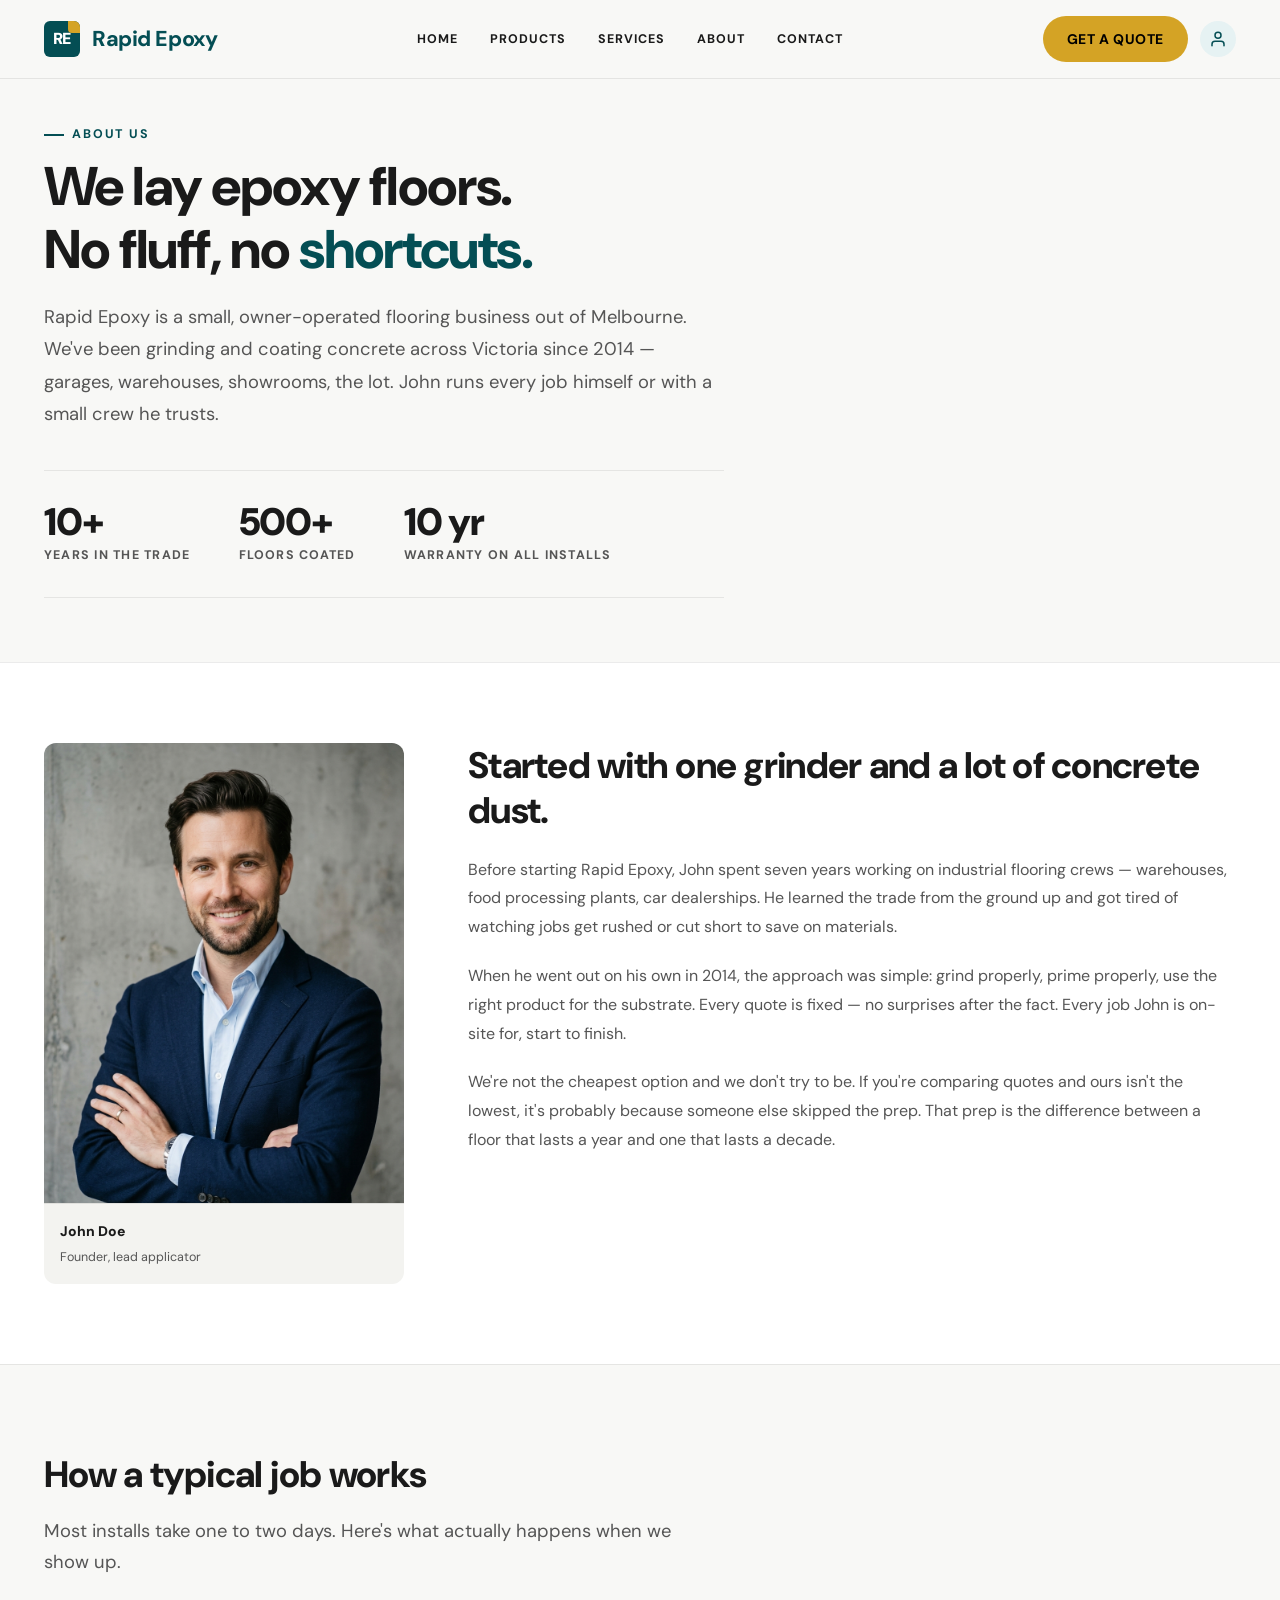
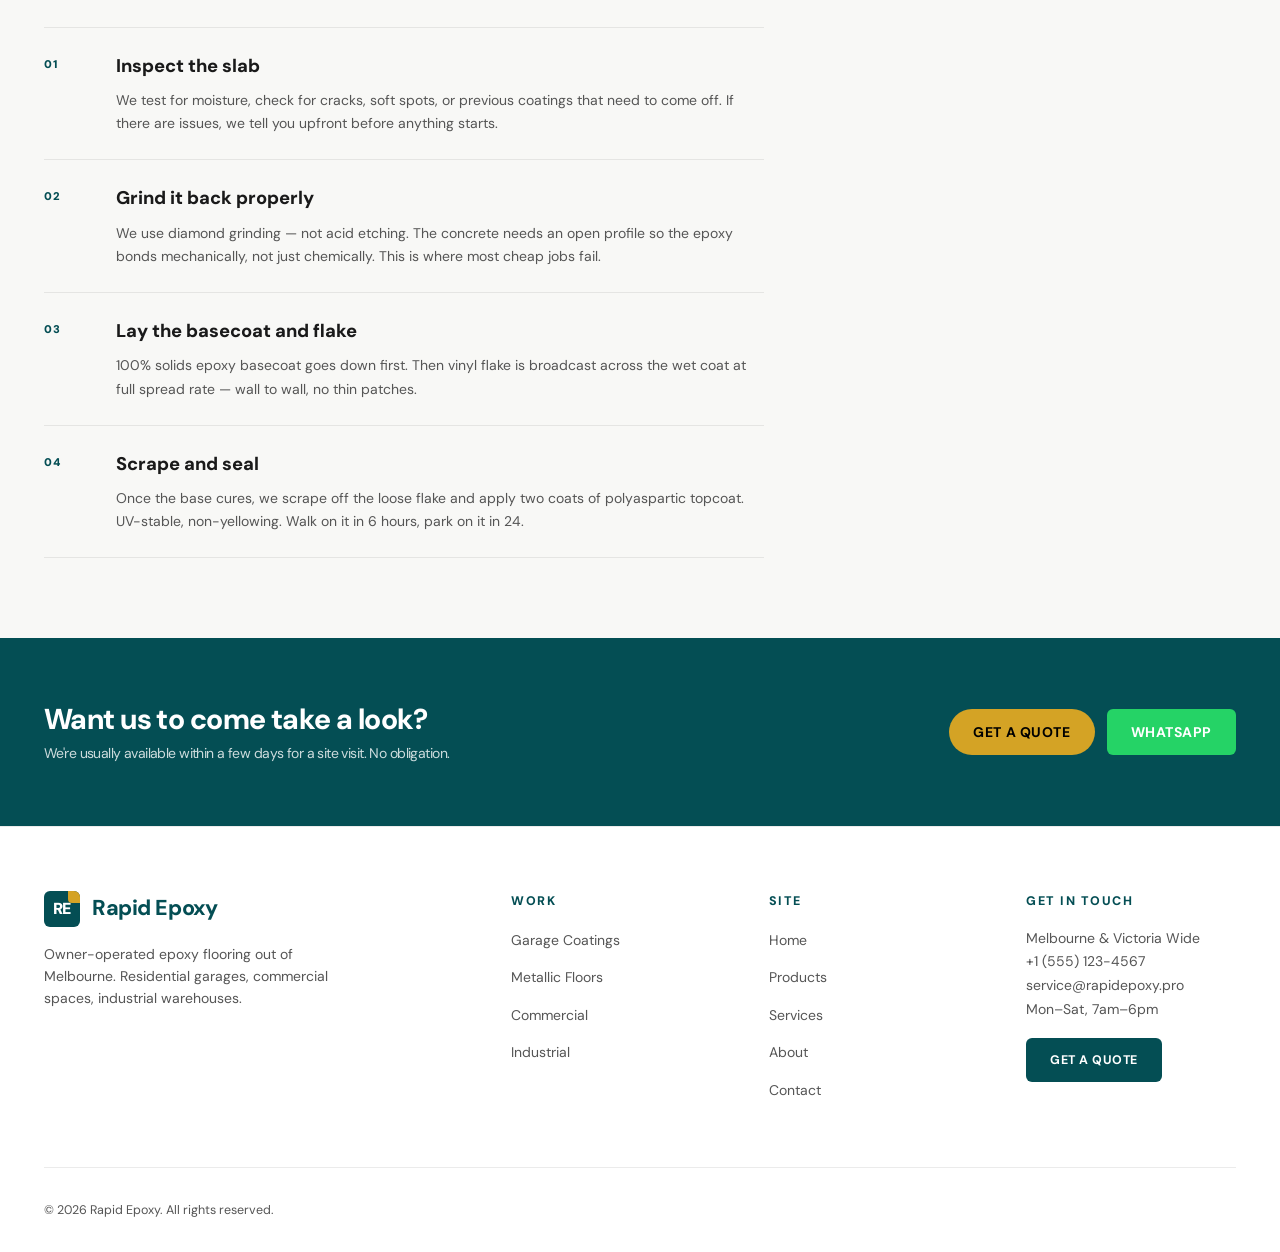
==== commit 191619c6: "fix: strip AI slop from about & contact pages — plain copy, cleaner layout" ====
--- a/about.html
+++ b/about.html
@@ -3,353 +3,408 @@
 <head>
   <meta charset="UTF-8">
   <meta name="viewport" content="width=device-width, initial-scale=1.0">
-  <title>Rapid Epoxy — About Us & Our Standards</title>
-  <meta name="description" content="Learn about Rapid Epoxy's 10+ years of industrial-grade epoxy flooring expertise, our master applicators, core standards, and floor installation process.">
-
-  <!-- Google Fonts: DM Sans -->
+  <title>About Us — Rapid Epoxy</title>
+  <meta name="description" content="Rapid Epoxy is a family-run flooring business based in Melbourne. We've been grinding and coating concrete floors across Victoria for over 10 years.">
   <link rel="preconnect" href="https://fonts.googleapis.com">
   <link rel="preconnect" href="https://fonts.gstatic.com" crossorigin>
   <link href="https://fonts.googleapis.com/css2?family=DM+Sans:ital,opsz,wght@0,9..40,100..1000;1,9..40,100..1000&display=swap" rel="stylesheet">
-
-  <!-- CSS -->
   <link rel="stylesheet" href="css/tokens.css">
   <link rel="stylesheet" href="css/main.css">
+
+  <style>
+    /* ── About page styles ── */
+    .about-page-hero {
+      padding-top: 120px;
+      padding-bottom: var(--space-16);
+      background: var(--color-base);
+    }
+
+    .about-hero-text {
+      max-width: 680px;
+    }
+
+    .about-hero-text h1 {
+      font-size: clamp(2.2rem, 4.5vw, 3.4rem);
+      font-weight: 800;
+      color: var(--color-ink);
+      letter-spacing: -0.025em;
+      line-height: 1.15;
+      margin-bottom: var(--space-5);
+    }
+
+    .about-hero-text h1 em {
+      font-style: normal;
+      color: var(--color-teal);
+    }
+
+    .about-hero-text p {
+      font-size: var(--text-md);
+      color: var(--color-muted);
+      line-height: 1.75;
+      max-width: 54ch;
+    }
+
+    /* ── Quick stats strip ── */
+    .stat-strip {
+      display: flex;
+      gap: var(--space-12);
+      padding: var(--space-8) 0;
+      border-top: 1px solid var(--color-border);
+      border-bottom: 1px solid var(--color-border);
+      margin: var(--space-10) 0 0;
+    }
+
+    .stat-strip-item strong {
+      display: block;
+      font-size: clamp(1.8rem, 3vw, 2.4rem);
+      font-weight: 900;
+      color: var(--color-ink);
+      letter-spacing: -0.03em;
+      line-height: 1;
+    }
+
+    .stat-strip-item span {
+      font-size: var(--text-xs);
+      font-weight: 700;
+      letter-spacing: 0.1em;
+      text-transform: uppercase;
+      color: var(--color-muted);
+      margin-top: var(--space-1);
+      display: block;
+    }
+
+    /* ── Founder section ── */
+    .section-founder {
+      padding: var(--space-20) 0;
+      background: var(--color-surface);
+      border-top: 1px solid var(--color-border);
+    }
+
+    .founder-layout {
+      display: grid;
+      grid-template-columns: 360px 1fr;
+      gap: var(--space-16);
+      align-items: start;
+    }
+
+    .founder-photo {
+      position: relative;
+      border-radius: var(--radius-md);
+      overflow: hidden;
+    }
+
+    .founder-photo img {
+      width: 100%;
+      height: 460px;
+      object-fit: cover;
+      object-position: center top;
+      display: block;
+    }
+
+    .founder-caption {
+      padding: var(--space-4);
+      background: var(--color-surface-sub);
+      border-top: 1px solid var(--color-border);
+    }
+
+    .founder-caption strong {
+      display: block;
+      font-size: var(--text-sm);
+      font-weight: 800;
+      color: var(--color-ink);
+    }
+
+    .founder-caption span {
+      font-size: var(--text-xs);
+      color: var(--color-muted);
+    }
+
+    .founder-body h2 {
+      font-size: clamp(1.7rem, 3vw, 2.3rem);
+      font-weight: 800;
+      color: var(--color-ink);
+      letter-spacing: -0.02em;
+      line-height: 1.2;
+      margin-bottom: var(--space-6);
+    }
+
+    .founder-body p {
+      font-size: var(--text-base);
+      color: var(--color-muted);
+      line-height: 1.8;
+      margin-bottom: var(--space-5);
+    }
+
+    .founder-body p:last-of-type {
+      margin-bottom: 0;
+    }
+
+    /* ── How we work section ── */
+    .section-how-we-work {
+      padding: var(--space-20) 0;
+      background: var(--color-base);
+      border-top: 1px solid var(--color-border);
+    }
+
+    .section-how-we-work h2 {
+      font-size: clamp(1.7rem, 3vw, 2.3rem);
+      font-weight: 800;
+      color: var(--color-ink);
+      letter-spacing: -0.02em;
+      margin-bottom: var(--space-3);
+    }
+
+    .section-how-we-work > .container > p {
+      font-size: var(--text-md);
+      color: var(--color-muted);
+      max-width: 52ch;
+      line-height: 1.7;
+      margin-bottom: var(--space-12);
+    }
+
+    .steps-list {
+      display: flex;
+      flex-direction: column;
+      gap: 0;
+      max-width: 720px;
+    }
+
+    .step-row {
+      display: grid;
+      grid-template-columns: 48px 1fr;
+      gap: var(--space-6);
+      padding: var(--space-6) 0;
+      border-top: 1px solid var(--color-border);
+    }
+
+    .step-row:last-child {
+      border-bottom: 1px solid var(--color-border);
+    }
+
+    .step-num {
+      font-size: 0.7rem;
+      font-weight: 900;
+      letter-spacing: 0.08em;
+      text-transform: uppercase;
+      color: var(--color-teal);
+      padding-top: 4px;
+    }
+
+    .step-content h3 {
+      font-size: var(--text-md);
+      font-weight: 800;
+      color: var(--color-ink);
+      margin-bottom: var(--space-2);
+    }
+
+    .step-content p {
+      font-size: var(--text-sm);
+      color: var(--color-muted);
+      line-height: 1.65;
+    }
+
+    /* ── CTA strip ── */
+    .about-cta-strip {
+      padding: var(--space-16) 0;
+      background: var(--color-teal);
+      color: #FFFFFF;
+    }
+
+    .about-cta-inner {
+      display: flex;
+      align-items: center;
+      justify-content: space-between;
+      gap: var(--space-8);
+    }
+
+    .about-cta-inner h2 {
+      font-size: clamp(1.4rem, 2.5vw, 1.8rem);
+      font-weight: 800;
+      letter-spacing: -0.02em;
+      line-height: 1.2;
+      max-width: 38ch;
+    }
+
+    .about-cta-inner h2 small {
+      display: block;
+      font-size: var(--text-sm);
+      font-weight: 400;
+      opacity: 0.8;
+      margin-top: var(--space-2);
+    }
+
+    @media (max-width: 1024px) {
+      .founder-layout { grid-template-columns: 1fr; }
+      .founder-photo img { height: 360px; }
+    }
+
+    @media (max-width: 768px) {
+      .stat-strip { flex-direction: column; gap: var(--space-6); }
+      .about-cta-inner { flex-direction: column; align-items: flex-start; }
+    }
+  </style>
 </head>
 <body>
 
-  <!-- ═══════════════════════════════════════
-       HEADER & NAVIGATION
-  ═══════════════════════════════════════ -->
   <header class="site-header" id="header">
     <div class="container header-inner">
-      <!-- Logo -->
       <a href="index.html" class="logo-brand" aria-label="Rapid Epoxy Home">
         <div class="logo-monogram">RE</div>
         <span>Rapid Epoxy</span>
       </a>
-
-      <!-- Desktop Nav -->
       <nav aria-label="Primary Navigation">
         <ul class="nav-menu">
           <li><a href="index.html" class="nav-link">Home</a></li>
-          <li><a href="products.html" class="nav-link">Products ▾</a></li>
-          <li><a href="services.html" class="nav-link">Services ▾</a></li>
-          <li><a href="about.html" class="nav-link active">About Us</a></li>
+          <li><a href="products.html" class="nav-link">Products</a></li>
+          <li><a href="services.html" class="nav-link">Services</a></li>
+          <li><a href="about.html" class="nav-link active">About</a></li>
           <li><a href="contact.html" class="nav-link">Contact</a></li>
         </ul>
       </nav>
-
-      <!-- Header Actions -->
       <div style="display:flex; align-items:center; gap:var(--space-3);">
-        <a href="contact.html" class="btn btn-gold">Request Quote</a>
-        <a href="account.html" style="width:36px;height:36px;border-radius:50%;background:var(--color-teal-light);display:flex;align-items:center;justify-content:center;cursor:pointer;text-decoration:none;" aria-label="Account">
+        <a href="contact.html" class="btn btn-gold">Get a Quote</a>
+        <a href="account.html" style="width:36px;height:36px;border-radius:50%;background:var(--color-teal-light);display:flex;align-items:center;justify-content:center;text-decoration:none;" aria-label="Account">
           <svg width="18" height="18" viewBox="0 0 24 24" fill="none" stroke="var(--color-teal)" stroke-width="2" stroke-linecap="round" stroke-linejoin="round">
             <path d="M20 21v-2a4 4 0 0 0-4-4H8a4 4 0 0 0-4 4v2"/><circle cx="12" cy="7" r="4"/>
           </svg>
         </a>
       </div>
-
-      <!-- Mobile Toggle -->
-      <button class="mobile-toggle nav-toggle" id="mobileToggle" aria-label="Toggle mobile menu">☰</button>
+      <button class="mobile-toggle nav-toggle" id="mobileToggle" aria-label="Open menu">☰</button>
     </div>
   </header>
 
-  <!-- Mobile Menu Drawer Overlay -->
   <div class="mobile-menu-overlay mobile-nav" id="mobileMenu">
     <a href="index.html" class="mobile-nav-link">Home</a>
-    <a href="products.html" class="mobile-nav-link">Products &amp; Finishes</a>
-    <a href="services.html" class="mobile-nav-link">Our Services</a>
-    <a href="about.html" class="mobile-nav-link">About Us</a>
-    <a href="contact.html" class="mobile-nav-link">Contact Us</a>
-    <a href="contact.html" class="btn btn-gold" style="margin-top:var(--space-4);">Request Quote</a>
+    <a href="products.html" class="mobile-nav-link">Products</a>
+    <a href="services.html" class="mobile-nav-link">Services</a>
+    <a href="about.html" class="mobile-nav-link">About</a>
+    <a href="contact.html" class="mobile-nav-link">Contact</a>
+    <a href="contact.html" class="btn btn-gold" style="margin-top:var(--space-4);">Get a Quote</a>
   </div>
 
   <main id="main-content">
 
-    <!-- ═══════════════════════════════════════
-         HERO SECTION
-    ═══════════════════════════════════════ -->
-    <section class="about-hero-modern">
+    <!-- Hero -->
+    <section class="about-page-hero">
       <div class="container">
-        <div class="about-hero-inner">
-          <div class="hero-pill-badge">
-            <span class="pulse-dot"></span>
-            <span>Victorian Licensed Epoxy Applicators</span>
-          </div>
-          <h1 class="hero-title">
-            Engineering <em>Superior Surfaces</em> for Victoria's Finest Spaces
-          </h1>
-          <p class="hero-sub">
-            Combining 10+ years of industrial resin chemistry, precision diamond-grit surface prep, and premium polyaspartic topcoats to deliver lifetime flooring solutions.
+        <div class="about-hero-text">
+          <span class="eyebrow">About Us</span>
+          <h1>We lay epoxy floors.<br>No fluff, no <em>shortcuts.</em></h1>
+          <p>
+            Rapid Epoxy is a small, owner-operated flooring business out of Melbourne. We've been grinding and coating concrete across Victoria since 2014 — garages, warehouses, showrooms, the lot. John runs every job himself or with a small crew he trusts.
           </p>
-          <div class="hero-quick-nav">
-            <a href="#our-story" class="hero-quick-link">📖 Our Story</a>
-            <a href="#values" class="hero-quick-link">✦ Core Standards</a>
-            <a href="#process" class="hero-quick-link">🛠 Work Process</a>
-            <a href="contact.html" class="hero-quick-link" style="background:var(--color-gold); color:#000;">⚡ Request Quote</a>
+          <div class="stat-strip">
+            <div class="stat-strip-item">
+              <strong>10+</strong>
+              <span>Years in the trade</span>
+            </div>
+            <div class="stat-strip-item">
+              <strong>500+</strong>
+              <span>Floors coated</span>
+            </div>
+            <div class="stat-strip-item">
+              <strong>10 yr</strong>
+              <span>Warranty on all installs</span>
+            </div>
           </div>
         </div>
       </div>
     </section>
 
-    <!-- ═══════════════════════════════════════
-         STATS METRICS BAR
-    ═══════════════════════════════════════ -->
-    <section class="about-stats-bar">
+    <!-- Founder -->
+    <section class="section-founder" id="our-story">
       <div class="container">
-        <div class="stats-grid-4">
-
-          <div class="stat-item-box">
-            <div class="stat-icon-circle">
-              <svg width="22" height="22" viewBox="0 0 24 24" fill="none" stroke="currentColor" stroke-width="2" stroke-linecap="round" stroke-linejoin="round">
-                <path d="M12 8v4l3 3m6-3a9 9 0 11-18 0 9 9 0 0118 0z"/>
-              </svg>
-            </div>
-            <div>
-              <div class="stat-number"><span data-count="10" data-suffix="+">10+</span></div>
-              <div class="stat-title">Years Experience</div>
-            </div>
-          </div>
-
-          <div class="stat-item-box">
-            <div class="stat-icon-circle">
-              <svg width="22" height="22" viewBox="0 0 24 24" fill="none" stroke="currentColor" stroke-width="2" stroke-linecap="round" stroke-linejoin="round">
-                <path d="M9 12l2 2 4-4m6 2a9 9 0 11-18 0 9 9 0 0118 0z"/>
-              </svg>
-            </div>
-            <div>
-              <div class="stat-number"><span data-count="500" data-suffix="+">500+</span></div>
-              <div class="stat-title">Projects Completed</div>
-            </div>
-          </div>
-
-          <div class="stat-item-box">
-            <div class="stat-icon-circle">
-              <svg width="22" height="22" viewBox="0 0 24 24" fill="none" stroke="currentColor" stroke-width="2" stroke-linecap="round" stroke-linejoin="round">
-                <path d="M19.428 15.428a2 2 0 00-1.022-.547l-2.387-.477a6 6 0 00-3.86.517l-.318.158a6 6 0 01-3.86.517L5.6 15.12a1 1 0 00-1.2.98v3.4a1 1 0 001.2.98l2.387-.477a8 8 0 015.147.69l.318.158a8 8 0 005.147.69l2.387-.477a1 1 0 00.83-.98v-3.4a1 1 0 00-.882-.975z"/>
-              </svg>
-            </div>
-            <div>
-              <div class="stat-number">100%</div>
-              <div class="stat-title">Substrate Guarantee</div>
-            </div>
-          </div>
-
-          <div class="stat-item-box">
-            <div class="stat-icon-circle">
-              <svg width="22" height="22" viewBox="0 0 24 24" fill="none" stroke="currentColor" stroke-width="2" stroke-linecap="round" stroke-linejoin="round">
-                <path d="M12 15l-2 5l9-11h-5l2-5l-9 11h5z"/>
-              </svg>
-            </div>
-            <div>
-              <div class="stat-number">24 Hr</div>
-              <div class="stat-title">Rapid Return-to-Service</div>
-            </div>
+        <div class="founder-layout">
+
+          <div class="founder-photo">
+            <img src="img/founder.jpg" alt="John Doe, founder of Rapid Epoxy">
+            <div class="founder-caption">
+              <strong>John Doe</strong>
+              <span>Founder, lead applicator</span>
+            </div>
+          </div>
+
+          <div class="founder-body">
+            <h2>Started with one grinder and a lot of concrete dust.</h2>
+            <p>
+              Before starting Rapid Epoxy, John spent seven years working on industrial flooring crews — warehouses, food processing plants, car dealerships. He learned the trade from the ground up and got tired of watching jobs get rushed or cut short to save on materials.
+            </p>
+            <p>
+              When he went out on his own in 2014, the approach was simple: grind properly, prime properly, use the right product for the substrate. Every quote is fixed — no surprises after the fact. Every job John is on-site for, start to finish.
+            </p>
+            <p>
+              We're not the cheapest option and we don't try to be. If you're comparing quotes and ours isn't the lowest, it's probably because someone else skipped the prep. That prep is the difference between a floor that lasts a year and one that lasts a decade.
+            </p>
           </div>
 
         </div>
       </div>
     </section>
 
-    <!-- ═══════════════════════════════════════
-         FOUNDER SPOTLIGHT SECTION
-    ═══════════════════════════════════════ -->
-    <section class="about-founder-premium" id="our-story">
+    <!-- How we work -->
+    <section class="section-how-we-work" id="process">
       <div class="container">
-        <div class="founder-split-card">
-
-          <!-- Image Side -->
-          <div class="founder-img-frame">
-            <img src="img/founder.jpg" alt="John Doe — Founder & Lead Technician at Rapid Epoxy">
-            <div class="founder-badge-ribbon">
-              <div class="founder-badge-name">John Doe</div>
-              <div class="founder-badge-title">Founder &amp; Master Applicator</div>
-            </div>
-          </div>
-
-          <!-- Story Side -->
-          <div class="founder-story-body">
-            <span class="eyebrow">Our Philosophy</span>
-            <h2 class="story-heading">
-              Built on <span>Uncompromising Craftsmanship</span> &amp; Material Integrity.
-            </h2>
-            <div class="founder-quote-box">
-              "We don't believe in cheap paint overlays. Every floor we install is mechanically ground, moisture-tested, and bound with 100% solids industrial resin engineered to last for decades."
-            </div>
-            <p class="story-paragraph">
-              Rapid Epoxy was founded with a single mission: to revolutionize floor coatings across Melbourne and Victoria by applying heavy industrial preparation standards to residential and commercial environments.
-            </p>
-
-            <div class="founder-highlights">
-              <div class="highlight-check-item">
-                <div class="highlight-check-icon">✓</div>
-                <span>Licensed Victorian Contractors</span>
-              </div>
-              <div class="highlight-check-item">
-                <div class="highlight-check-icon">✓</div>
-                <span>Dust-Free Diamond Grinding</span>
-              </div>
-              <div class="highlight-check-item">
-                <div class="highlight-check-icon">✓</div>
-                <span>100% Solids Industrial Epoxy</span>
-              </div>
-              <div class="highlight-check-item">
-                <div class="highlight-check-icon">✓</div>
-                <span>UV-Stable Polyaspartic Clearcoats</span>
-              </div>
-            </div>
-
+        <h2>How a typical job works</h2>
+        <p>Most installs take one to two days. Here's what actually happens when we show up.</p>
+
+        <div class="steps-list">
+
+          <div class="step-row">
+            <div class="step-num">01</div>
+            <div class="step-content">
+              <h3>Inspect the slab</h3>
+              <p>We test for moisture, check for cracks, soft spots, or previous coatings that need to come off. If there are issues, we tell you upfront before anything starts.</p>
+            </div>
+          </div>
+
+          <div class="step-row">
+            <div class="step-num">02</div>
+            <div class="step-content">
+              <h3>Grind it back properly</h3>
+              <p>We use diamond grinding — not acid etching. The concrete needs an open profile so the epoxy bonds mechanically, not just chemically. This is where most cheap jobs fail.</p>
+            </div>
+          </div>
+
+          <div class="step-row">
+            <div class="step-num">03</div>
+            <div class="step-content">
+              <h3>Lay the basecoat and flake</h3>
+              <p>100% solids epoxy basecoat goes down first. Then vinyl flake is broadcast across the wet coat at full spread rate — wall to wall, no thin patches.</p>
+            </div>
+          </div>
+
+          <div class="step-row">
+            <div class="step-num">04</div>
+            <div class="step-content">
+              <h3>Scrape and seal</h3>
+              <p>Once the base cures, we scrape off the loose flake and apply two coats of polyaspartic topcoat. UV-stable, non-yellowing. Walk on it in 6 hours, park on it in 24.</p>
+            </div>
           </div>
 
         </div>
       </div>
     </section>
 
-    <!-- ═══════════════════════════════════════
-         CORE VALUES & STANDARDS
-    ═══════════════════════════════════════ -->
-    <section class="section-values" id="values">
+    <!-- CTA -->
+    <section class="about-cta-strip">
       <div class="container">
-        <div class="values-header">
-          <span class="eyebrow">Why Rapid Epoxy</span>
-          <h2 class="section-title">The Four Pillars of Our Quality Standard</h2>
-          <p class="section-desc">
-            We elevate resin flooring from a cosmetic finish to a high-performance structural barrier.
-          </p>
-        </div>
-
-        <div class="values-grid-4">
-
-          <div class="value-card">
-            <div class="value-icon-box">
-              <svg width="26" height="26" viewBox="0 0 24 24" fill="none" stroke="currentColor" stroke-width="2" stroke-linecap="round" stroke-linejoin="round">
-                <path d="M14.7 6.3a1 1 0 0 0 0 1.4l1.6 1.6a1 1 0 0 0 1.4 0l3.77-3.77a6 6 0 0 1-7.94 7.94l-6.91 6.91a2.12 2.12 0 0 1-3-3l6.91-6.91a6 6 0 0 1 7.94-7.94l-3.76 3.76z"/>
-              </svg>
-            </div>
-            <h3 class="value-card-title">Diamond Mechanical Prep</h3>
-            <p class="value-card-desc">
-              We never use acid etching. All slabs undergo heavy dust-free diamond grinding to open concrete pores for maximum mechanical bond.
-            </p>
-          </div>
-
-          <div class="value-card">
-            <div class="value-icon-box">
-              <svg width="26" height="26" viewBox="0 0 24 24" fill="none" stroke="currentColor" stroke-width="2" stroke-linecap="round" stroke-linejoin="round">
-                <path d="M12 22s8-4 8-10V5l-8-3-8 3v7c0 6 8 10 8 10z"/>
-              </svg>
-            </div>
-            <h3 class="value-card-title">100% Solid Resins</h3>
-            <p class="value-card-desc">
-              Zero water or solvent fillers. Our commercial-grade primers and body coats provide unmatched chemical and impact resistance.
-            </p>
-          </div>
-
-          <div class="value-card">
-            <div class="value-icon-box">
-              <svg width="26" height="26" viewBox="0 0 24 24" fill="none" stroke="currentColor" stroke-width="2" stroke-linecap="round" stroke-linejoin="round">
-                <path d="M13 2L3 14h9l-1 8 10-12h-9l1-8z"/>
-              </svg>
-            </div>
-            <h3 class="value-card-title">Rapid Polyaspartic Cure</h3>
-            <p class="value-card-desc">
-              Our advanced topcoats cure 4x faster than standard epoxy, allowing full foot traffic in 6 hours and vehicle parking in 24 hours.
-            </p>
-          </div>
-
-          <div class="value-card">
-            <div class="value-icon-box">
-              <svg width="26" height="26" viewBox="0 0 24 24" fill="none" stroke="currentColor" stroke-width="2" stroke-linecap="round" stroke-linejoin="round">
-                <circle cx="12" cy="12" r="10"/><line x1="12" y1="8" x2="12" y2="12"/><line x1="12" y1="16" x2="12.01" y2="16"/>
-              </svg>
-            </div>
-            <h3 class="value-card-title">Fixed Pricing Guarantee</h3>
-            <p class="value-card-desc">
-              Transparent, itemized quotes with no hidden fees or surprise add-ons. What we estimate is exactly what you pay.
-            </p>
-          </div>
-
+        <div class="about-cta-inner">
+          <h2>
+            Want us to come take a look?
+            <small>We're usually available within a few days for a site visit. No obligation.</small>
+          </h2>
+          <div style="display:flex; gap:var(--space-3); flex-shrink:0; flex-wrap:wrap;">
+            <a href="contact.html" class="btn btn-gold">Get a Quote</a>
+            <a href="https://wa.me/61390004821" target="_blank" rel="noopener" class="btn btn-whatsapp">WhatsApp</a>
+          </div>
         </div>
       </div>
     </section>
 
-    <!-- ═══════════════════════════════════════
-         PROCESS STEPS TIMELINE
-    ═══════════════════════════════════════ -->
-    <section class="section-process" id="process">
-      <div class="container">
-        <div class="values-header">
-          <span class="eyebrow">Step-By-Step Perfection</span>
-          <h2 class="section-title">Our Master Installation Process</h2>
-          <p class="section-desc">
-            How we transform worn concrete into a high-gloss, ultra-durable seamless floor in 4 precise stages.
-          </p>
-        </div>
-
-        <div class="process-grid-4">
-
-          <div class="process-step-card">
-            <span class="step-num-badge">Phase 01</span>
-            <h3 class="step-title">Substrate Inspection</h3>
-            <p class="step-desc">
-              Moisture testing, slab hardness evaluation, and deep crack/joint repair with high-strength epoxy filler.
-            </p>
-          </div>
-
-          <div class="process-step-card">
-            <span class="step-num-badge">Phase 02</span>
-            <h3 class="step-title">Diamond Grinding</h3>
-            <p class="step-desc">
-              Mechanical grinding with HEPA dust extraction creates a CSP-2 profile for deep chemical penetration.
-            </p>
-          </div>
-
-          <div class="process-step-card">
-            <span class="step-num-badge">Phase 03</span>
-            <h3 class="step-title">Basecoat &amp; Flake</h3>
-            <p class="step-desc">
-              High-penetration epoxy basecoat application followed by full-rate vinyl flake broadcast or metallic pigment dispersion.
-            </p>
-          </div>
-
-          <div class="process-step-card">
-            <span class="step-num-badge">Phase 04</span>
-            <h3 class="step-title">Polyaspartic Topcoat</h3>
-            <p class="step-desc">
-              Scrape excess flake and apply high-gloss, non-yellowing UV-stable clear shield for total surface protection.
-            </p>
-          </div>
-
-        </div>
-      </div>
-    </section>
-
-    <!-- ═══════════════════════════════════════
-         CTA BANNER
-    ═══════════════════════════════════════ -->
-    <section style="padding:var(--space-16) 0; background:linear-gradient(135deg, #022b2e 0%, #044E54 100%); color:#FFFFFF; text-align:center;">
-      <div class="container" style="max-width:760px;">
-        <span class="hero-pill-badge" style="margin-bottom:var(--space-3);">Ready for Next-Level Floors?</span>
-        <h2 style="font-size:clamp(2rem, 4vw, 3rem); font-weight:900; margin-bottom:var(--space-4); letter-spacing:-0.02em;">
-          Transform Your Concrete Substrate Today
-        </h2>
-        <p style="font-size:var(--text-md); color:rgba(255,255,255,0.85); margin-bottom:var(--space-8); line-height:1.6;">
-          Connect with our technical team to schedule an on-site consultation and concrete moisture evaluation.
-        </p>
-        <div style="display:flex; justify-content:center; gap:var(--space-4); flex-wrap:wrap;">
-          <a href="contact.html" class="btn btn-gold" style="font-size:var(--text-sm); padding:0.9rem 2rem;">Request Free Evaluation →</a>
-          <a href="https://wa.me/61390004821?text=Hi%20Rapid%20Epoxy%2C%20I'd%20like%20a%20technical%20quote." target="_blank" rel="noopener" class="btn btn-whatsapp" style="font-size:var(--text-sm); padding:0.9rem 2rem;">Inquire via WhatsApp</a>
-        </div>
-      </div>
-    </section>
-
   </main>
 
-  <!-- ═══════════════════════════════════════
-       FOOTER
-  ═══════════════════════════════════════ -->
   <footer class="site-footer">
     <div class="container">
-      
       <div class="footer-grid">
         <div>
           <a href="index.html" class="logo-brand">
@@ -357,51 +412,45 @@
             <span>Rapid Epoxy</span>
           </a>
           <p class="footer-brand-desc">
-            Victorian licensed epoxy flooring contractors delivering industrial-grade resin finishes for residential, commercial, and industrial spaces.
+            Owner-operated epoxy flooring out of Melbourne. Residential garages, commercial spaces, industrial warehouses.
           </p>
         </div>
-
         <div>
-          <h4 class="footer-col-title">Flooring Systems</h4>
+          <h4 class="footer-col-title">Work</h4>
           <ul class="footer-links">
-            <li><a href="products.html">Garage Flake Coatings</a></li>
-            <li><a href="products.html">3D Metallic Resin</a></li>
-            <li><a href="services.html">Commercial Showrooms</a></li>
-            <li><a href="services.html">Industrial Heavy Duty</a></li>
+            <li><a href="products.html">Garage Coatings</a></li>
+            <li><a href="products.html">Metallic Floors</a></li>
+            <li><a href="services.html">Commercial</a></li>
+            <li><a href="services.html">Industrial</a></li>
           </ul>
         </div>
-
         <div>
-          <h4 class="footer-col-title">Navigation</h4>
+          <h4 class="footer-col-title">Site</h4>
           <ul class="footer-links">
             <li><a href="index.html">Home</a></li>
-            <li><a href="products.html">Products &amp; Finishes</a></li>
-            <li><a href="services.html">Our Services</a></li>
-            <li><a href="about.html">About Us</a></li>
-            <li><a href="contact.html">Contact Us</a></li>
+            <li><a href="products.html">Products</a></li>
+            <li><a href="services.html">Services</a></li>
+            <li><a href="about.html">About</a></li>
+            <li><a href="contact.html">Contact</a></li>
           </ul>
         </div>
-
         <div>
-          <h4 class="footer-col-title">Contact</h4>
-          <p style="font-size:var(--text-sm); color:var(--color-muted); line-height:1.6; margin-bottom:var(--space-3);">
-            📍 Melbourne &amp; Victoria Wide<br>
-            📞 +1 (555) 123-4567<br>
-            ✉️ service@rapidepoxy.pro
+          <h4 class="footer-col-title">Get in touch</h4>
+          <p style="font-size:var(--text-sm); color:var(--color-muted); line-height:1.7; margin-bottom:var(--space-4);">
+            Melbourne &amp; Victoria Wide<br>
+            +1 (555) 123-4567<br>
+            service@rapidepoxy.pro<br>
+            Mon–Sat, 7am–6pm
           </p>
-          <a href="contact.html" class="btn btn-gold" style="font-size:0.75rem; padding:0.5rem 1rem;">Book Inspection</a>
-        </div>
-      </div>
-
+          <a href="contact.html" class="btn btn-teal" style="font-size:var(--text-xs);">Get a Quote</a>
+        </div>
+      </div>
       <div class="footer-bottom">
-        <p>&copy; 2026 Rapid Epoxy Pro. All rights reserved.</p>
-        <p>Licensed &amp; Insured Flooring Applicators</p>
-      </div>
-
+        <p>&copy; 2026 Rapid Epoxy. All rights reserved.</p>
+      </div>
     </div>
   </footer>
 
-  <!-- Scripts -->
   <script src="js/main.js"></script>
 </body>
 </html>
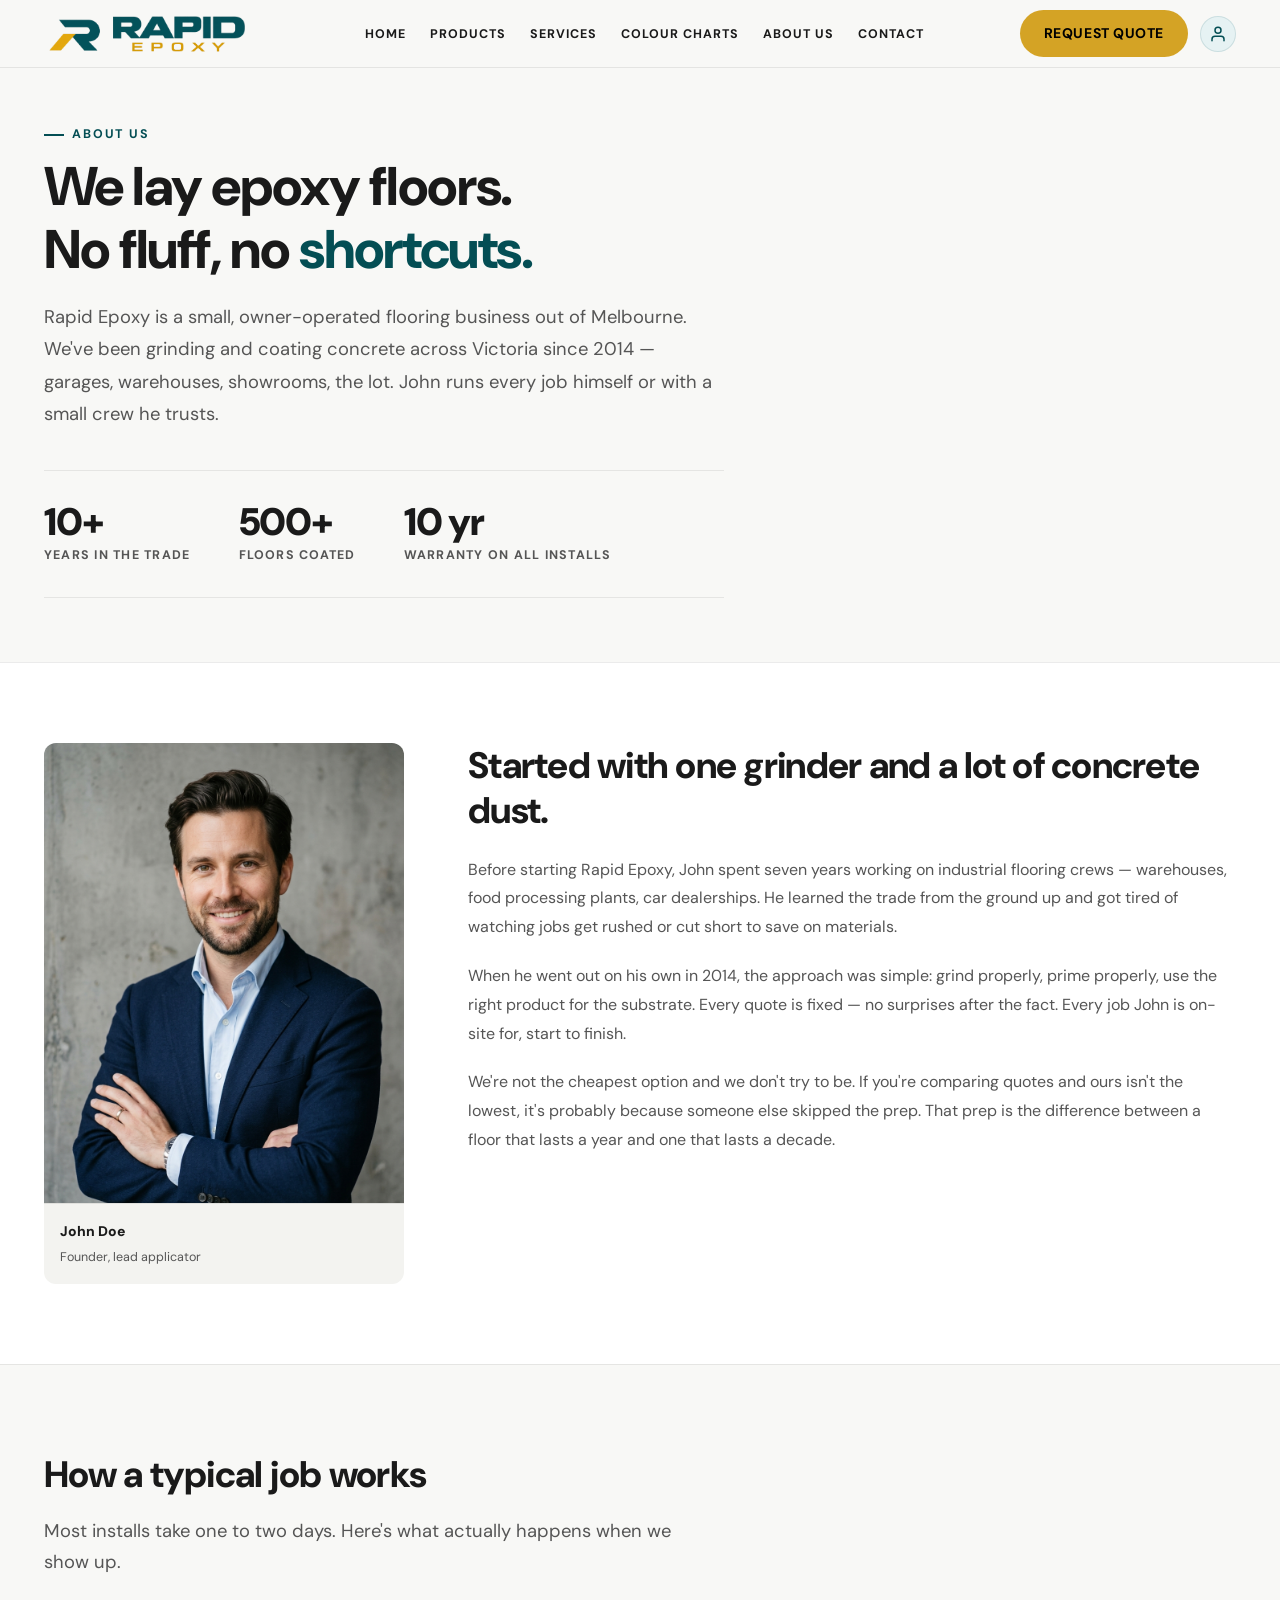
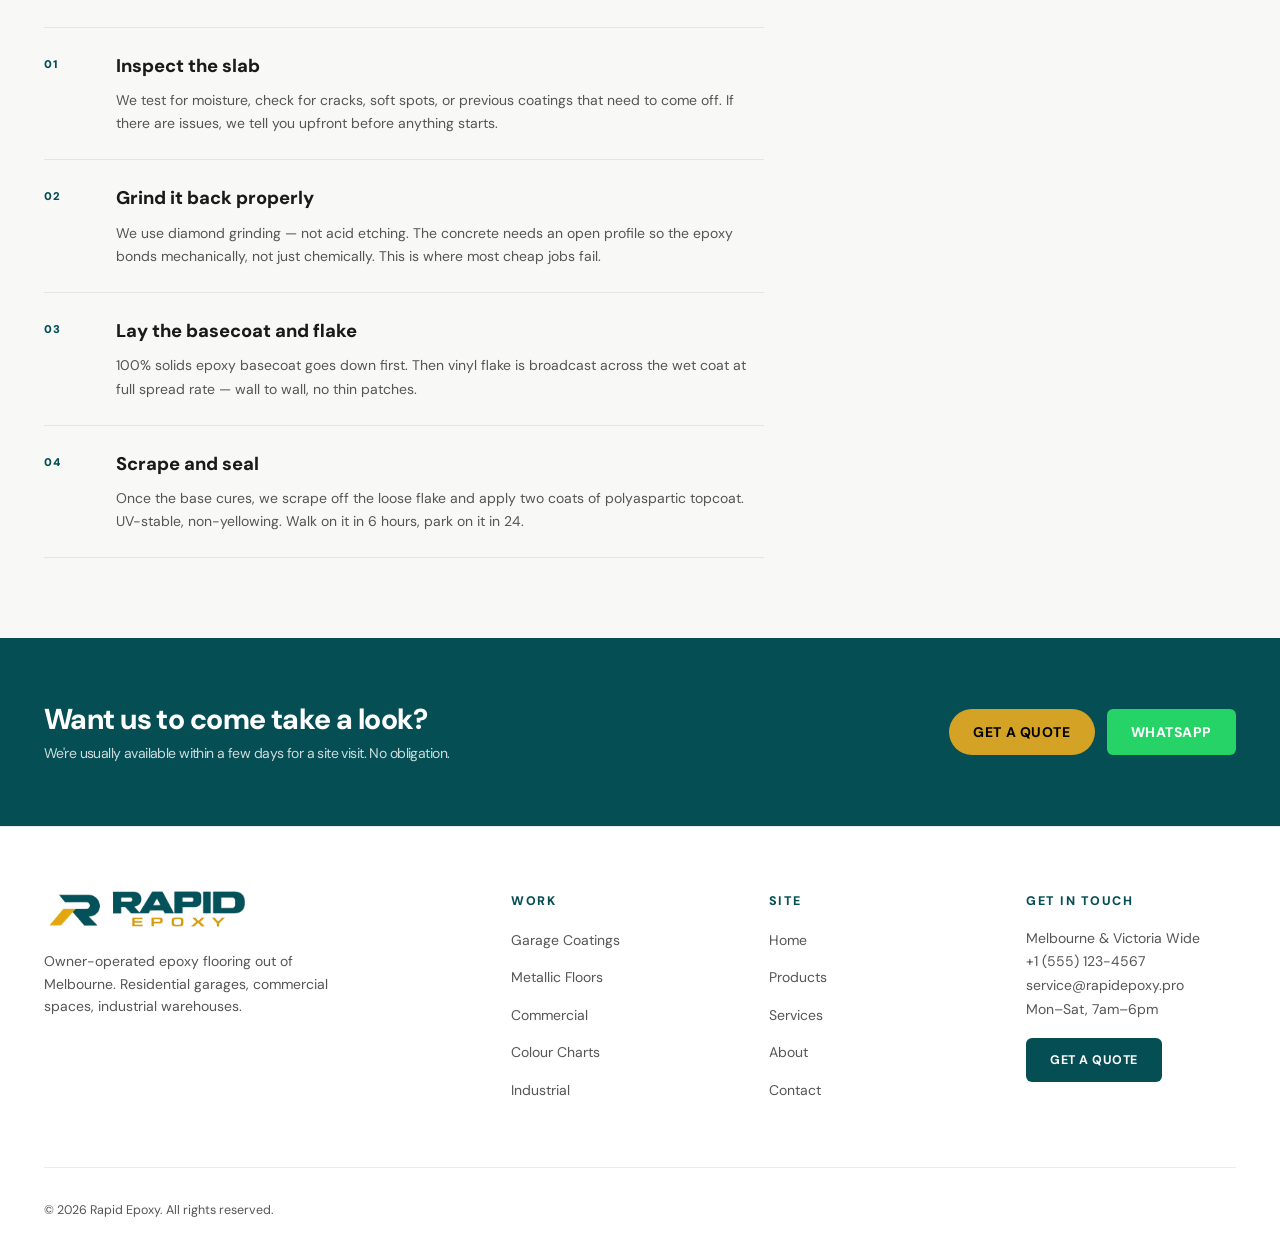
==== commit 6a5c514e: "Add colour charts page with real swatches, unified navigation, official logo, and mobile responsiven" ====
--- a/about.html
+++ b/about.html
@@ -1,6 +1,9 @@
 <!DOCTYPE html>
 <html lang="en">
 <head>
+  <link rel="icon" type="image/png" href="favicon.png">
+  <link rel="apple-touch-icon" href="favicon.png">
+
   <meta charset="UTF-8">
   <meta name="viewport" content="width=device-width, initial-scale=1.0">
   <title>About Us — Rapid Epoxy</title>
@@ -246,40 +249,59 @@
 </head>
 <body>
 
+    <!-- ===========================================
+       HEADER & NAVIGATION
+  =========================================== -->
   <header class="site-header" id="header">
     <div class="container header-inner">
+      <!-- Logo -->
       <a href="index.html" class="logo-brand" aria-label="Rapid Epoxy Home">
-        <div class="logo-monogram">RE</div>
-        <span>Rapid Epoxy</span>
+        <img src="img/logo-horizontal.png" alt="Rapid Epoxy" class="logo-img">
       </a>
+
+      <!-- Desktop Nav -->
       <nav aria-label="Primary Navigation">
         <ul class="nav-menu">
           <li><a href="index.html" class="nav-link">Home</a></li>
           <li><a href="products.html" class="nav-link">Products</a></li>
           <li><a href="services.html" class="nav-link">Services</a></li>
-          <li><a href="about.html" class="nav-link active">About</a></li>
+          <li><a href="colours.html" class="nav-link">Colour Charts</a></li>
+          <li><a href="about.html" class="nav-link active">About Us</a></li>
           <li><a href="contact.html" class="nav-link">Contact</a></li>
         </ul>
       </nav>
+
+      <!-- Header Actions -->
       <div style="display:flex; align-items:center; gap:var(--space-3);">
-        <a href="contact.html" class="btn btn-gold">Get a Quote</a>
-        <a href="account.html" style="width:36px;height:36px;border-radius:50%;background:var(--color-teal-light);display:flex;align-items:center;justify-content:center;text-decoration:none;" aria-label="Account">
-          <svg width="18" height="18" viewBox="0 0 24 24" fill="none" stroke="var(--color-teal)" stroke-width="2" stroke-linecap="round" stroke-linejoin="round">
+        <a href="contact.html" class="btn btn-gold">Request Quote</a>
+        <a href="account.html" class="nav-account-btn" aria-label="Account">
+          <svg width="18" height="18" viewBox="0 0 24 24" fill="none" stroke="currentColor" stroke-width="2" stroke-linecap="round" stroke-linejoin="round">
             <path d="M20 21v-2a4 4 0 0 0-4-4H8a4 4 0 0 0-4 4v2"/><circle cx="12" cy="7" r="4"/>
           </svg>
         </a>
       </div>
-      <button class="mobile-toggle nav-toggle" id="mobileToggle" aria-label="Open menu">☰</button>
+
+      <!-- Mobile Toggle -->
+      <button class="mobile-toggle nav-toggle" id="mobileToggle" aria-label="Toggle mobile menu" aria-expanded="false">
+        <svg id="iconHamburger" width="22" height="22" viewBox="0 0 24 24" fill="none" stroke="currentColor" stroke-width="2.5" stroke-linecap="round" stroke-linejoin="round">
+          <line x1="3" y1="6" x2="21" y2="6"/><line x1="3" y1="12" x2="21" y2="12"/><line x1="3" y1="18" x2="21" y2="18"/>
+        </svg>
+        <svg id="iconClose" width="22" height="22" viewBox="0 0 24 24" fill="none" stroke="currentColor" stroke-width="2.5" stroke-linecap="round" stroke-linejoin="round" style="display:none;">
+          <line x1="18" y1="6" x2="6" y2="18"/><line x1="6" y1="6" x2="18" y2="18"/>
+        </svg>
+      </button>
     </div>
   </header>
 
+  <!-- Mobile Menu Drawer Overlay -->
   <div class="mobile-menu-overlay mobile-nav" id="mobileMenu">
     <a href="index.html" class="mobile-nav-link">Home</a>
     <a href="products.html" class="mobile-nav-link">Products</a>
     <a href="services.html" class="mobile-nav-link">Services</a>
-    <a href="about.html" class="mobile-nav-link">About</a>
+    <a href="colours.html" class="mobile-nav-link">Colour Charts</a>
+    <a href="about.html" class="mobile-nav-link active">About Us</a>
     <a href="contact.html" class="mobile-nav-link">Contact</a>
-    <a href="contact.html" class="btn btn-gold" style="margin-top:var(--space-4);">Get a Quote</a>
+    <a href="contact.html" class="btn btn-gold" style="margin-top:var(--space-4);">Request Quote</a>
   </div>
 
   <main id="main-content">
@@ -408,8 +430,7 @@
       <div class="footer-grid">
         <div>
           <a href="index.html" class="logo-brand">
-            <div class="logo-monogram">RE</div>
-            <span>Rapid Epoxy</span>
+            <img src="img/logo-horizontal.png" alt="Rapid Epoxy" class="logo-img">
           </a>
           <p class="footer-brand-desc">
             Owner-operated epoxy flooring out of Melbourne. Residential garages, commercial spaces, industrial warehouses.
@@ -421,6 +442,7 @@
             <li><a href="products.html">Garage Coatings</a></li>
             <li><a href="products.html">Metallic Floors</a></li>
             <li><a href="services.html">Commercial</a></li>
+            <li><a href="colours.html">Colour Charts</a></li>
             <li><a href="services.html">Industrial</a></li>
           </ul>
         </div>
@@ -452,5 +474,29 @@
   </footer>
 
   <script src="js/main.js"></script>
+  <script>
+    // Mobile menu — inline fallback (guaranteed to work)
+    (function () {
+      var toggle  = document.getElementById('mobileToggle');
+      var menu    = document.getElementById('mobileMenu');
+      var iconH   = document.getElementById('iconHamburger');
+      var iconC   = document.getElementById('iconClose');
+      if (!toggle || !menu) return;
+      toggle.addEventListener('click', function () {
+        var open = menu.classList.toggle('is-active');
+        document.body.style.overflow = open ? 'hidden' : '';
+        if (iconH) iconH.style.display = open ? 'none' : '';
+        if (iconC) iconC.style.display = open ? ''     : 'none';
+      });
+      menu.querySelectorAll('.mobile-nav-link').forEach(function (link) {
+        link.addEventListener('click', function () {
+          menu.classList.remove('is-active');
+          document.body.style.overflow = '';
+          if (iconH) iconH.style.display = '';
+          if (iconC) iconC.style.display = 'none';
+        });
+      });
+    })();
+  </script>
 </body>
 </html>
--- a/css/main.css
+++ b/css/main.css
@@ -165,7 +165,7 @@
   background: rgba(248, 248, 246, 0.92);
   backdrop-filter: blur(12px);
   border-bottom: 1px solid var(--color-border);
-  padding: var(--space-4) 0;
+  padding: 0.65rem 0;
   transition: all var(--dur-base) var(--ease-out);
 }
 
@@ -181,13 +181,25 @@
 
 /* Brand Logo */
 .logo-brand {
-  display: flex;
+  display: inline-flex;
   align-items: center;
   gap: var(--space-3);
-  font-weight: 800;
-  font-size: 1.35rem;
-  color: var(--color-teal);
-  letter-spacing: -0.02em;
+  margin-right: var(--space-6);
+  flex-shrink: 0;
+  text-decoration: none;
+}
+
+.logo-img {
+  height: 36px;
+  width: auto;
+  max-width: 205px;
+  object-fit: contain;
+  display: block;
+  transition: transform var(--dur-fast) var(--ease-out);
+}
+
+.logo-brand:hover .logo-img {
+  transform: scale(1.02);
 }
 
 .logo-monogram {
@@ -218,7 +230,7 @@
 .nav-menu {
   display: flex;
   align-items: center;
-  gap: var(--space-8);
+  gap: var(--space-6);
   list-style: none;
 }
 
@@ -269,6 +281,22 @@
   box-shadow: var(--shadow-card);
 }
 
+/* Dark cinematic gradient — left opaque, fades to transparent right */
+.hero-media-wrap::before {
+  content: '';
+  position: absolute;
+  inset: 0;
+  z-index: 1;
+  background: linear-gradient(
+    to right,
+    rgba(10, 14, 18, 0.82) 0%,
+    rgba(10, 14, 18, 0.68) 30%,
+    rgba(10, 14, 18, 0.30) 60%,
+    rgba(10, 14, 18, 0.00) 100%
+  );
+  pointer-events: none;
+}
+
 .hero-img {
   position: absolute;
   inset: 0;
@@ -281,7 +309,11 @@
   position: relative;
   z-index: 2;
   min-height: 580px;
-  background: linear-gradient(90deg, rgba(248, 248, 246, 0.95) 0%, rgba(248, 248, 246, 0.88) 45%, rgba(248, 248, 246, 0.15) 100%);
+  background: transparent;
+  backdrop-filter: none;
+  -webkit-backdrop-filter: none;
+  border-right: none;
+  box-shadow: none;
   display: flex;
   flex-direction: column;
   justify-content: center;
@@ -292,18 +324,30 @@
 .hero-headline {
   font-size: var(--text-hero);
   font-weight: 900;
-  line-height: 1.05;
+  line-height: 1.08;
   letter-spacing: -0.03em;
-  color: var(--color-ink);
+  color: #ffffff;
   margin-bottom: var(--space-4);
+  text-shadow: 0 2px 12px rgba(0,0,0,0.35);
+}
+
+.hero-headline-script {
+  font-family: 'Playfair Display', serif;
+  font-style: italic;
+  font-weight: 400;
+  letter-spacing: -0.01em;
+  color: #7ee8d8;
+  display: inline-block;
+  text-shadow: 0 2px 12px rgba(0,0,0,0.3);
 }
 
 .hero-sub {
   font-size: var(--text-md);
-  color: var(--color-muted);
+  color: rgba(255, 255, 255, 0.85);
   line-height: 1.6;
   margin-bottom: var(--space-8);
   max-width: 46ch;
+  text-shadow: 0 1px 6px rgba(0,0,0,0.35);
 }
 
 /* 3 Cards under Hero (Cleanly positioned below hero banner) */
@@ -1826,30 +1870,30 @@
 .faq-accordion-list {
   display: flex;
   flex-direction: column;
-  gap: var(--space-4);
 }
 
 .faq-item {
-  background: var(--color-surface);
-  border-radius: var(--radius-md);
-  border: 1px solid var(--color-border);
-  overflow: hidden;
-  box-shadow: var(--shadow-card);
+  border-top: 1px solid var(--color-border);
+}
+
+.faq-item:last-child {
+  border-bottom: 1px solid var(--color-border);
 }
 
 .faq-trigger {
   width: 100%;
-  padding: var(--space-5) var(--space-6);
+  padding: var(--space-5) 0;
   display: flex;
   align-items: center;
   justify-content: space-between;
   text-align: left;
-  font-size: var(--text-md);
-  font-weight: 800;
+  font-size: var(--text-base);
+  font-weight: 700;
   color: var(--color-ink);
   cursor: pointer;
   background: none;
   border: none;
+  gap: var(--space-6);
 }
 
 .faq-trigger:hover {
@@ -1857,40 +1901,34 @@
 }
 
 .faq-icon-toggle {
-  width: 28px;
-  height: 28px;
-  border-radius: 50%;
-  background: var(--color-teal-light);
-  color: var(--color-teal);
-  display: flex;
-  align-items: center;
-  justify-content: center;
-  font-size: 1.2rem;
+  font-size: 1.4rem;
+  line-height: 1;
+  color: var(--color-muted);
+  flex-shrink: 0;
   transition: transform var(--dur-base) var(--ease-out);
+  font-weight: 300;
 }
 
 .faq-item.is-open .faq-icon-toggle {
   transform: rotate(45deg);
-  background: var(--color-gold-light);
-  color: var(--color-gold);
+  color: var(--color-teal);
 }
 
 .faq-content {
   max-height: 0;
   overflow: hidden;
-  transition: max-height var(--dur-slow) var(--ease-out), padding var(--dur-slow) var(--ease-out);
-  padding: 0 var(--space-6);
+  transition: max-height var(--dur-slow) var(--ease-out);
 }
 
 .faq-item.is-open .faq-content {
   max-height: 300px;
-  padding: 0 var(--space-6) var(--space-6);
 }
 
 .faq-content p {
   font-size: var(--text-sm);
   color: var(--color-muted);
   line-height: 1.7;
+  padding-bottom: var(--space-5);
 }
 
 /* ═══════════════════════════════════════════
@@ -1916,47 +1954,301 @@
 }
 
 @media (max-width: 768px) {
+  /* ── Nav ── */
+  .site-header { padding: 8px 0; }
+  .header-inner { padding: 0 var(--space-4); gap: var(--space-2); }
   .nav-menu, .site-header .btn-gold { display: none; }
-  .mobile-toggle { display: block; padding: 8px; font-size: 1.6rem; cursor: pointer; }
-  
-  .hero-media-wrap { height: auto; min-height: 280px; }
+  .logo-brand { margin-right: 0; }
+  .logo-img { height: 28px; max-width: 150px; }
+  .nav-account-btn { width: 34px; height: 34px; }
+  .mobile-toggle {
+    display: flex;
+    align-items: center;
+    justify-content: center;
+    width: 38px;
+    height: 38px;
+    border-radius: var(--radius-sm);
+    background: var(--color-teal-light);
+    color: var(--color-teal);
+    cursor: pointer;
+    flex-shrink: 0;
+    font-size: 1rem;
+    border: none;
+  }
+
+  /* ── Hero — Minimal like the PC version (photo background + clean text overlay) ── */
+  .hero-section {
+    padding-top: 72px;
+    background: var(--color-base);
+  }
+
+  .hero-section .container {
+    padding-left: var(--space-4);
+    padding-right: var(--space-4);
+  }
+
+  .hero-media-wrap {
+    position: relative;
+    width: 100%;
+    min-height: 520px;
+    border-radius: var(--radius-lg);
+    overflow: hidden;
+    box-shadow: var(--shadow-card);
+    display: flex;
+    flex-direction: column;
+    justify-content: flex-end;
+  }
+
+  .hero-img {
+    position: absolute;
+    inset: 0;
+    width: 100%;
+    height: 100%;
+    object-fit: cover;
+    display: block;
+  }
+
+  /* Seamless dark cinematic gradient overlay over image */
+  .hero-media-wrap::before {
+    content: '';
+    position: absolute;
+    inset: 0;
+    z-index: 1;
+    background: linear-gradient(
+      180deg,
+      rgba(10, 14, 18, 0.35) 0%,
+      rgba(10, 14, 18, 0.65) 40%,
+      rgba(10, 14, 18, 0.92) 100%
+    );
+    pointer-events: none;
+  }
+
+  .hero-media-wrap::after {
+    display: none;
+  }
+
+  /* Minimal transparent text overlay — exactly like PC version */
   .hero-overlay-content {
     position: relative;
+    z-index: 2;
     inset: auto;
     min-height: auto;
-    background: var(--color-surface);
-    padding: var(--space-8) var(--space-6);
+    background: transparent !important;
+    border: none !important;
+    box-shadow: none !important;
+    border-radius: 0 !important;
+    margin: 0 !important;
+    max-width: 100% !important;
+    padding: var(--space-8) var(--space-5) var(--space-10) !important;
+  }
+
+  .hero-overlay-content .eyebrow {
+    color: rgba(255, 255, 255, 0.85) !important;
+    text-shadow: 0 1px 6px rgba(0, 0, 0, 0.5) !important;
+    display: inline-block;
+    margin-bottom: var(--space-3);
+  }
+
+  .hero-overlay-content .eyebrow::before {
+    background: rgba(255, 255, 255, 0.85) !important;
+  }
+
+  .hero-headline {
+    font-size: clamp(1.85rem, 7vw, 2.4rem);
+    line-height: 1.1;
+    letter-spacing: -0.03em;
+    color: #ffffff !important;
+    margin-bottom: var(--space-3);
+    text-shadow: 0 2px 12px rgba(0, 0, 0, 0.5) !important;
+  }
+
+  .hero-headline-script {
+    font-family: 'Playfair Display', serif;
+    font-style: italic;
+    font-weight: 400;
+    color: #7ee8d8 !important;
+    text-shadow: 0 2px 12px rgba(126, 232, 216, 0.4) !important;
+  }
+
+  .hero-sub {
+    font-size: var(--text-sm);
+    line-height: 1.6;
+    color: rgba(255, 255, 255, 0.85) !important;
     max-width: 100%;
-    border-radius: 0 0 var(--radius-lg) var(--radius-lg);
-  }
-  .hero-headline { font-size: var(--text-2xl); }
-  .hero-sub { font-size: var(--text-base); }
-  
+    margin-bottom: var(--space-6);
+    text-shadow: 0 1px 6px rgba(0, 0, 0, 0.4) !important;
+  }
+
+  .hero-actions .btn {
+    width: 100%;
+    justify-content: center;
+  }
+
+  /* ── Stats Bar — centered, properly spaced ── */
+  .stats-bar {
+    display: flex !important;
+    flex-direction: column;
+    gap: 0;
+    padding: 8px 16px;
+    margin-top: 20px;
+    border-radius: var(--radius-md);
+    overflow: visible;
+    align-items: center;
+  }
+
+  .stats-item {
+    flex-direction: column;
+    align-items: center;
+    justify-content: center;
+    text-align: center;
+    gap: 0;
+    padding: 44px 16px 32px;  /* more above icon, same below value */
+    width: 100%;
+    border-left: none !important;
+    border-right: none !important;
+    border-top: none !important;
+    position: relative;
+  }
+
+  /* Centered divider between each stat */
+  .stats-item:not(:last-child)::after {
+    content: '';
+    position: absolute;
+    bottom: 0;
+    left: 20%;
+    width: 60%;
+    height: 1px;
+    background: var(--color-border);
+  }
+
+  /* Clear desktop nth-child border overrides */
+  .stats-item:first-child { border-top: none !important; }
+  .stats-item:nth-child(odd)  { border-right: none !important; }
+  .stats-item:nth-child(n+3)  { border-top: none !important; }
+
+  /* Icon — space below before label */
+  .stats-icon {
+    width: 36px;
+    height: 36px;
+    flex-shrink: 0;
+    margin-bottom: 6px;   /* tighter gap between icon and label */
+  }
+
+  .stats-icon svg {
+    width: 16px;
+    height: 16px;
+  }
+
+  /* Label */
+  .stats-label {
+    font-size: 0.6rem;
+    letter-spacing: 0.12em;
+    margin-bottom: 6px;   /* gap between label and value */
+    text-align: center;
+  }
+
+  /* Value */
+  .stats-value {
+    font-size: var(--text-sm);
+    font-weight: 800;
+    line-height: 1.3;
+    text-align: center;
+  }
+
+  /* ── Section padding reduction ── */
+  .section-packages,
+  .section-services,
+  .section-owner,
+  .section-contact,
+  .section-values,
+  .section-process,
+  .about-founder-premium,
+  .section-faq {
+    padding: var(--space-12) 0;
+  }
+
+  .section-prep { padding: var(--space-8) 0 var(--space-12); }
+
+  /* ── Packages ── */
   .packages-header { flex-direction: column; align-items: flex-start; gap: var(--space-4); }
   .packages-tabs { width: 100%; }
   .tab-btn { flex: 1; text-align: center; }
 
+  /* ── Services ── */
   .services-top-bar { flex-direction: column; align-items: flex-start; gap: var(--space-4); }
   .services-grid { grid-template-columns: 1fr; }
-  
+
+  /* ── Category cards ── */
+  .category-img-wrap { height: 160px; }
+
+  /* ── Prep ── */
   .prep-container { padding: var(--space-6); border-radius: var(--radius-lg); }
-  .prep-media-wrap { height: 260px; }
-
+  .prep-media-wrap { height: 220px; }
+
+  /* ── Owner ── */
   .experience-badge { right: var(--space-4); bottom: var(--space-4); }
 
+  /* ── Forms ── */
   .form-grid-row { grid-template-columns: 1fr; }
   .form-actions-row { flex-direction: column; width: 100%; }
   .form-actions-row .btn { width: 100%; justify-content: center; }
-  
+
+  /* ── CTA Banner ── */
+  .cta-container {
+    padding: var(--space-10) var(--space-5);
+    border-radius: var(--radius-lg);
+  }
+  .cta-container::before {
+    background: radial-gradient(ellipse at 50% 0%, rgba(255,255,255,0.09) 0%, transparent 65%),
+                radial-gradient(ellipse at 50% 100%, rgba(212,163,37,0.10) 0%, transparent 55%);
+  }
+  .cta-title { font-size: clamp(1.5rem, 6vw, 2rem); }
+  .cta-actions { flex-direction: column; width: 100%; }
+  .cta-actions .btn { width: 100%; justify-content: center; }
+
+  /* ── Footer ── */
   .footer-grid { grid-template-columns: 1fr; gap: var(--space-8); }
   .footer-bottom { flex-direction: column; gap: var(--space-4); text-align: center; }
 
-  /* About / Contact mobile */
+  /* ── About / Contact mobile ── */
   .stats-grid-4 { grid-template-columns: 1fr; }
   .values-grid-4 { grid-template-columns: 1fr; }
   .process-grid-4 { grid-template-columns: 1fr; }
-  .founder-img-frame img { height: 340px; }
+  .founder-img-frame img { height: 300px; }
   .quote-form-container { padding: var(--space-6); }
-}
-
-
+  .contact-left-card { padding: var(--space-6); }
+  .about-hero-modern { padding: 100px 0 50px; }
+}
+
+/* Very small screens — 375px and below */
+@media (max-width: 375px) {
+  .hero-media-wrap { min-height: 480px; }
+  .hero-overlay-content {
+    padding: var(--space-6) var(--space-4) var(--space-8) !important;
+  }
+  .stats-item { padding: var(--space-3); }
+}
+
+
+
+/* Account Avatar Nav Button */
+.nav-account-btn {
+  width: 36px;
+  height: 36px;
+  border-radius: 50%;
+  background: var(--color-teal-light);
+  color: var(--color-teal);
+  display: flex;
+  align-items: center;
+  justify-content: center;
+  text-decoration: none;
+  transition: all var(--dur-fast) var(--ease-out);
+  border: 1px solid rgba(4, 78, 84, 0.12);
+  flex-shrink: 0;
+}
+
+.nav-account-btn:hover, .nav-account-btn.active {
+  background: var(--color-teal);
+  color: #FFFFFF;
+  transform: translateY(-1px);
+}
